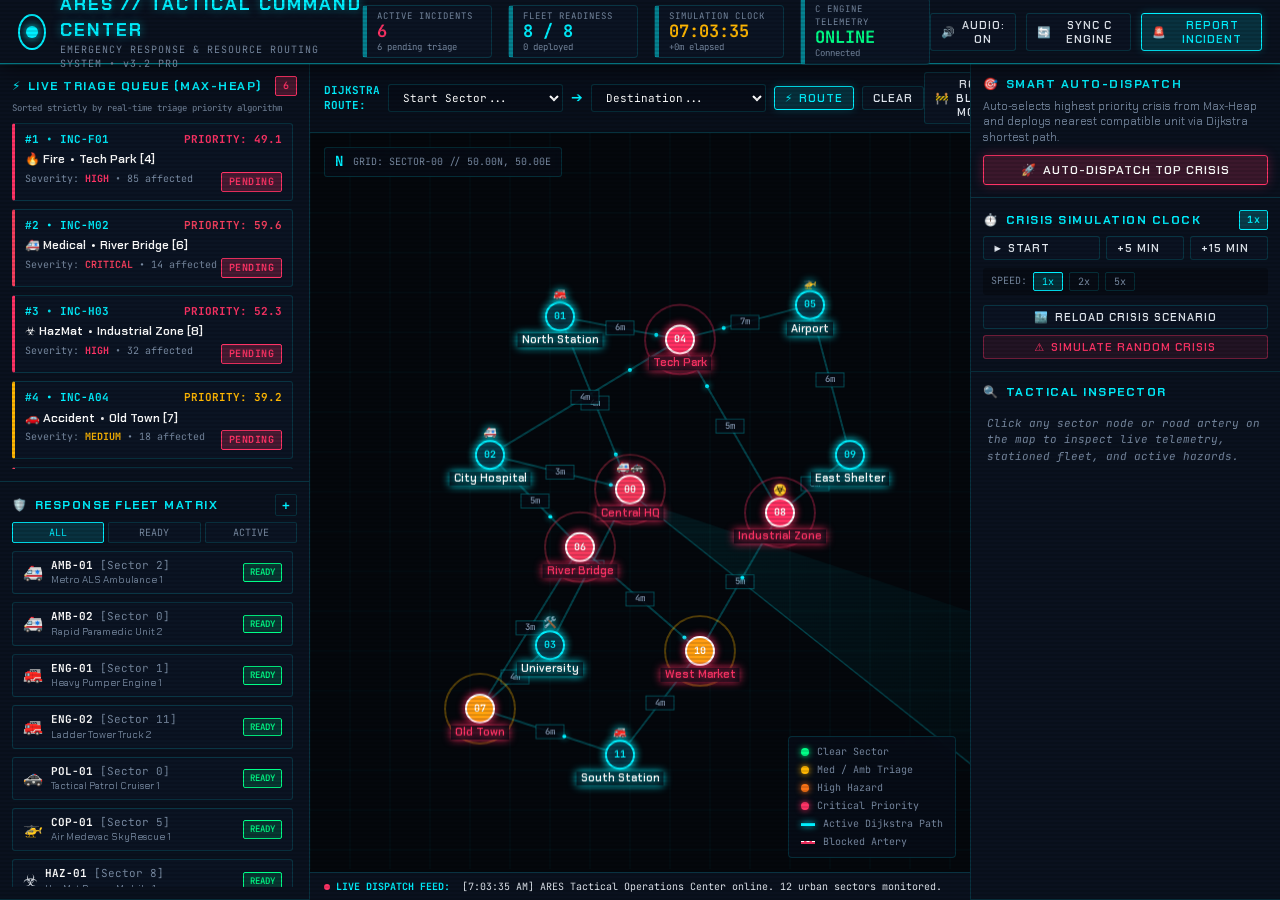
==== web/index.html @ fec7d681 "Update project files" ====
<!DOCTYPE html>
<html lang="en">
<head>
  <meta charset="UTF-8">
  <meta name="viewport" content="width=device-width, initial-scale=1.0">
  <title>ARES — Tactical Emergency Command & Spatial GIS Map</title>
  <link rel="stylesheet" href="style.css">
  <link rel="preconnect" href="https://fonts.googleapis.com">
  <link rel="preconnect" href="https://fonts.gstatic.com" crossorigin>
  <link href="https://fonts.googleapis.com/css2?family=Chakra+Petch:wght@400;500;600;700&family=JetBrains+Mono:wght@400;500;700&display=swap" rel="stylesheet">
</head>
<body class="cyber-hud">

  <!-- TOP HEADER / TELEMETRY STATUS BAR -->
  <header class="hud-header">
    <div class="brand-group">
      <div class="radar-logo-pulse">
        <span class="pulse-ring"></span>
        <span class="core-dot"></span>
      </div>
      <div class="brand-titles">
        <div class="main-title">ARES // TACTICAL COMMAND CENTER</div>
        <div class="sub-title">EMERGENCY RESPONSE &amp; RESOURCE ROUTING SYSTEM &bull; v3.2 PRO</div>
      </div>
    </div>

    <!-- Live Telemetry KPI Pills -->
    <div class="kpi-group">
      <div class="kpi-card" id="kpi-incidents">
        <div class="kpi-label">ACTIVE INCIDENTS</div>
        <div class="kpi-value text-red" id="kpi-incidents-val">0</div>
        <div class="kpi-sub" id="kpi-pending-val">0 pending triage</div>
      </div>

      <div class="kpi-card" id="kpi-fleet">
        <div class="kpi-label">FLEET READINESS</div>
        <div class="kpi-value text-cyan" id="kpi-fleet-val">0 / 0</div>
        <div class="kpi-sub" id="kpi-deployed-val">0 deployed</div>
      </div>

      <div class="kpi-card" id="kpi-clock">
        <div class="kpi-label">SIMULATION CLOCK</div>
        <div class="kpi-value text-amber" id="sim-clock-display">00:00:00</div>
        <div class="kpi-sub" id="sim-clock-offset">+0m elapsed</div>
      </div>

      <div class="kpi-card" id="kpi-backend">
        <div class="kpi-label">C ENGINE TELEMETRY</div>
        <div class="kpi-value text-green" id="sync-status-indicator">ONLINE</div>
        <div class="kpi-sub" id="sync-timestamp">Connected</div>
      </div>
    </div>

    <!-- Quick Actions -->
    <div class="header-actions">
      <button class="btn btn-sm btn-outline" id="btn-audio-toggle" title="Toggle Tactical Audio Effects">
        <span class="icon" id="audio-icon">🔊</span> <span id="audio-label">AUDIO: ON</span>
      </button>
      <button class="btn btn-sm btn-outline" id="btn-sync-reload" title="Reload live telemetry from ARES C backend">
        <span class="icon">🔄</span> SYNC C ENGINE
      </button>
      <button class="btn btn-sm btn-primary" id="btn-open-report-modal">
        <span class="icon">🚨</span> REPORT INCIDENT
      </button>
    </div>
  </header>

  <!-- MAIN HUD GRID -->
  <main class="hud-main">

    <!-- LEFT PANEL: PRIORITY MAX-HEAP & FLEET STATUS -->
    <aside class="hud-sidebar hud-sidebar-left">
      <!-- Live Priority Queue (Max-Heap) -->
      <section class="panel-section heap-panel">
        <div class="panel-header">
          <div class="panel-title">
            <span class="icon">⚡</span> LIVE TRIAGE QUEUE (MAX-HEAP)
          </div>
          <span class="badge badge-red" id="heap-count-badge">0</span>
        </div>
        <div class="panel-subtitle">Sorted strictly by real-time triage priority algorithm</div>
        <div class="incident-list scrollbar-cyber" id="incident-list-container">
          <!-- Dynamic incident cards -->
        </div>
      </section>

      <!-- Fleet Readiness -->
      <section class="panel-section fleet-panel">
        <div class="panel-header">
          <div class="panel-title">
            <span class="icon">🛡️</span> RESPONSE FLEET MATRIX
          </div>
          <button class="btn-icon" id="btn-open-resource-modal" title="Commission new resource">+</button>
        </div>
        <div class="fleet-filter-bar">
          <button class="filter-tab active" data-filter="all">ALL</button>
          <button class="filter-tab" data-filter="available">READY</button>
          <button class="filter-tab" data-filter="dispatched">ACTIVE</button>
        </div>
        <div class="fleet-list scrollbar-cyber" id="fleet-list-container">
          <!-- Dynamic fleet cards -->
        </div>
      </section>
    </aside>

    <!-- CENTER AREA: INTERACTIVE TACTICAL MAP CANVAS -->
    <section class="hud-map-area">
      <!-- Map Top Toolbar -->
      <div class="map-toolbar">
        <div class="toolbar-left">
          <div class="route-selector">
            <span class="route-label">DIJKSTRA ROUTE:</span>
            <select id="route-start-select" class="select-cyber">
              <option value="">Start Sector...</option>
            </select>
            <span class="route-arrow">➔</span>
            <select id="route-dest-select" class="select-cyber">
              <option value="">Destination...</option>
            </select>
            <button class="btn btn-primary btn-sm" id="btn-find-path">
              <span class="icon">⚡</span> ROUTE
            </button>
            <button class="btn btn-outline btn-sm" id="btn-clear-path">CLEAR</button>
          </div>
        </div>

        <div class="toolbar-right">
          <button class="btn btn-sm btn-toggle" id="btn-toggle-block-mode" title="Click roads directly on map to block/unblock">
            <span class="icon">🚧</span> ROAD BLOCK MODE: <span id="block-mode-status">OFF</span>
          </button>
          <button class="btn btn-sm btn-icon-only" id="btn-reset-view" title="Reset View &amp; Center Map">🎯</button>
          <button class="btn btn-sm btn-icon-only" id="btn-toggle-flow" title="Toggle Traffic Flow Particles">✨</button>
          <button class="btn btn-sm btn-icon-only" id="btn-toggle-radar" title="Toggle Radar Sweep">📡</button>
        </div>
      </div>

      <!-- Canvas Container -->
      <div class="canvas-wrapper" id="canvas-wrapper">
        <canvas id="ares-map-canvas"></canvas>

        <!-- Overlaid Map Legend & Compass -->
        <div class="map-compass">
          <div class="compass-rose">N</div>
          <div class="coord-readout" id="coord-readout">GRID: SECTOR-00 // 50.00N, 50.00E</div>
        </div>

        <div class="map-legend">
          <div class="legend-item"><span class="legend-dot green"></span> Clear Sector</div>
          <div class="legend-item"><span class="legend-dot yellow"></span> Med / Amb Triage</div>
          <div class="legend-item"><span class="legend-dot orange"></span> High Hazard</div>
          <div class="legend-item"><span class="legend-dot red"></span> Critical Priority</div>
          <div class="legend-item"><span class="legend-line cyan"></span> Active Dijkstra Path</div>
          <div class="legend-item"><span class="legend-line red-dash"></span> Blocked Artery</div>
        </div>

        <!-- Floating Dijkstra Route Info HUD -->
        <div class="route-info-card" id="route-info-card" style="display: none;">
          <div class="route-info-header">
            <span class="icon">⚡</span> OPTIMAL DIJKSTRA ROUTE COMPUTED
            <button class="btn-close-sm" id="btn-close-route-info">&times;</button>
          </div>
          <div class="route-info-body">
            <div class="route-metrics">
              <div class="rm-item"><span class="rm-val text-cyan" id="route-cost-val">0 min</span><span class="rm-lbl">EST. TRAVEL TIME</span></div>
              <div class="rm-item"><span class="rm-val text-green" id="route-hops-val">0</span><span class="rm-lbl">NETWORK HOPS</span></div>
              <div class="rm-item"><span class="rm-val text-amber" id="route-eff-val">100%</span><span class="rm-lbl">EFFICIENCY</span></div>
            </div>
            <div class="route-nodes-flow" id="route-nodes-flow">
              <!-- Node hops badges -->
            </div>
          </div>
        </div>
      </div>

      <!-- Bottom Event Stream / Live Ticker -->
      <div class="event-stream-bar">
        <div class="stream-label"><span class="live-dot"></span> LIVE DISPATCH FEED:</div>
        <div class="stream-ticker" id="stream-ticker">
          ARES Command System operational &bull; Monitoring 12 urban sectors &bull; 0 alarms active
        </div>
      </div>
    </section>

    <!-- RIGHT PANEL: DISPATCH CONTROLLER, SIMULATION CLOCK, INSPECTOR -->
    <aside class="hud-sidebar hud-sidebar-right">
      <!-- Smart Auto-Dispatch Wizard -->
      <section class="panel-section dispatch-panel">
        <div class="panel-header">
          <div class="panel-title">
            <span class="icon">🎯</span> SMART AUTO-DISPATCH
          </div>
        </div>
        <div class="dispatch-body">
          <p class="panel-text">Auto-selects highest priority crisis from Max-Heap and deploys nearest compatible unit via Dijkstra shortest path.</p>
          <button class="btn btn-block btn-accent" id="btn-auto-dispatch-top">
            <span class="icon">🚀</span> AUTO-DISPATCH TOP CRISIS
          </button>
        </div>
      </section>

      <!-- Simulation Controller -->
      <section class="panel-section sim-panel">
        <div class="panel-header">
          <div class="panel-title">
            <span class="icon">⏱️</span> CRISIS SIMULATION CLOCK
          </div>
          <span class="badge badge-cyan" id="sim-speed-badge">1x</span>
        </div>
        <div class="sim-controls">
          <div class="sim-btn-group">
            <button class="btn btn-sm btn-outline" id="btn-sim-play"><span class="icon" id="sim-play-icon">▶</span> <span id="sim-play-text">START</span></button>
            <button class="btn btn-sm btn-outline" id="btn-sim-step5">+5 MIN</button>
            <button class="btn btn-sm btn-outline" id="btn-sim-step15">+15 MIN</button>
          </div>
          <div class="sim-speed-group">
            <span class="speed-label">SPEED:</span>
            <button class="btn-speed active" data-speed="1">1x</button>
            <button class="btn-speed" data-speed="2">2x</button>
            <button class="btn-speed" data-speed="5">5x</button>
          </div>
          <div class="sim-action-group">
            <button class="btn btn-sm btn-outline btn-block" id="btn-load-scenario">
              <span class="icon">🏙️</span> RELOAD CRISIS SCENARIO
            </button>
            <button class="btn btn-sm btn-danger btn-block" id="btn-trigger-disaster">
              <span class="icon">⚠️</span> SIMULATE RANDOM CRISIS
            </button>
          </div>
        </div>
      </section>

      <!-- Inspector Panel (Selected Node / Edge / Incident Details) -->
      <section class="panel-section inspector-panel">
        <div class="panel-header">
          <div class="panel-title">
            <span class="icon">🔍</span> TACTICAL INSPECTOR
          </div>
        </div>
        <div class="inspector-content scrollbar-cyber" id="inspector-content">
          <div class="inspector-placeholder">
            Click any sector node or road artery on the map to inspect live telemetry, stationed fleet, and active hazards.
          </div>
        </div>
      </section>
    </aside>

  </main>

  <!-- MODAL: REPORT EMERGENCY -->
  <div class="modal-backdrop" id="modal-report" style="display: none;">
    <div class="modal-dialog">
      <div class="modal-header">
        <div class="modal-title"><span class="icon">🚨</span> REGISTER NEW EMERGENCY INCIDENT</div>
        <button class="modal-close" id="btn-close-report-modal">&times;</button>
      </div>
      <form id="form-report-emergency">
        <div class="modal-body">
          <div class="form-row">
            <div class="form-group">
              <label for="rep-name">Reporter / Agency</label>
              <input type="text" id="rep-name" class="input-cyber" required value="Officer Daniels">
            </div>
            <div class="form-group">
              <label for="rep-node">Sector Node Location</label>
              <select id="rep-node" class="select-cyber" required>
                <!-- Populated dynamically -->
              </select>
            </div>
          </div>

          <div class="form-row">
            <div class="form-group">
              <label for="rep-type">Emergency Type</label>
              <select id="rep-type" class="select-cyber" required>
                <option value="0">Fire (High Risk: 0.85)</option>
                <option value="1" selected>Medical (Trauma Risk: 0.90)</option>
                <option value="2">Flood (Risk: 0.70)</option>
                <option value="3">Accident (Risk: 0.75)</option>
                <option value="4">Earthquake (Critical Risk: 1.00)</option>
                <option value="5">HazMat / Chemical (Risk: 0.95)</option>
                <option value="6">Other (Risk: 0.40)</option>
              </select>
            </div>
            <div class="form-group">
              <label for="rep-severity">Severity Level</label>
              <select id="rep-severity" class="select-cyber" required>
                <option value="1">1 - Low (Minor / Informational)</option>
                <option value="2">2 - Medium (Significant)</option>
                <option value="3" selected>3 - High (Urgent Response)</option>
                <option value="4">4 - Critical (Life Threatening)</option>
              </select>
            </div>
          </div>

          <div class="form-group">
            <label for="rep-affected">People Affected / Casualties</label>
            <input type="number" id="rep-affected" class="input-cyber" min="0" max="10000" value="25" required>
          </div>

          <div class="form-group">
            <label for="rep-desc">Incident Description &amp; Hazards</label>
            <textarea id="rep-desc" class="input-cyber" rows="3" placeholder="Describe emergency conditions..." required>Multiple vehicle trauma with severe structural damage</textarea>
          </div>

          <!-- Dynamic Priority Score Preview -->
          <div class="score-preview-box">
            <div class="score-label">PREDICTED PRIORITY HEAP SCORE:</div>
            <div class="score-number text-magenta" id="score-preview-val">87.5 / 100</div>
            <div class="score-formula">Formula: 40% Severity + 25% Affected + 20% Type Risk + 15% Waiting Time</div>
          </div>
        </div>
        <div class="modal-footer">
          <button type="button" class="btn btn-outline" id="btn-cancel-report">Cancel</button>
          <button type="submit" class="btn btn-primary"><span class="icon">⚡</span> SUBMIT DISPATCH ALARM</button>
        </div>
      </form>
    </div>
  </div>

  <!-- MODAL: COMMISSION RESOURCE -->
  <div class="modal-backdrop" id="modal-resource" style="display: none;">
    <div class="modal-dialog">
      <div class="modal-header">
        <div class="modal-title"><span class="icon">🛡️</span> COMMISSION FLEET RESOURCE</div>
        <button class="modal-close" id="btn-close-resource-modal">&times;</button>
      </div>
      <form id="form-add-resource">
        <div class="modal-body">
          <div class="form-row">
            <div class="form-group">
              <label for="res-id">Unit Call Sign / ID</label>
              <input type="text" id="res-id" class="input-cyber" placeholder="e.g. AMB-03" required>
            </div>
            <div class="form-group">
              <label for="res-name">Unit Name / Descriptor</label>
              <input type="text" id="res-name" class="input-cyber" placeholder="e.g. Rapid ALS Squad 3" required>
            </div>
          </div>

          <div class="form-row">
            <div class="form-group">
              <label for="res-type">Resource Classification</label>
              <select id="res-type" class="select-cyber" required>
                <option value="0">Ambulance (ALS / Medical)</option>
                <option value="1">Fire Truck (Fire Suppression)</option>
                <option value="2">Police Unit (Crowd &amp; Security)</option>
                <option value="3">Rescue Team (Urban Search &amp; Rescue)</option>
                <option value="4">Helicopter (Air Medevac / Aerial)</option>
                <option value="5">HazMat Unit (CBRN Decontamination)</option>
                <option value="6">Fixed Shelter Station</option>
                <option value="7">Logistics Warehouse</option>
              </select>
            </div>
            <div class="form-group">
              <label for="res-node">Home Base Sector Node</label>
              <select id="res-node" class="select-cyber" required>
                <!-- Populated dynamically -->
              </select>
            </div>
          </div>

          <div class="form-group">
            <label for="res-capacity">Capacity (Persons / Stretcher slots)</label>
            <input type="number" id="res-capacity" class="input-cyber" min="1" max="500" value="4" required>
          </div>
        </div>
        <div class="modal-footer">
          <button type="button" class="btn btn-outline" id="btn-cancel-resource">Cancel</button>
          <button type="submit" class="btn btn-primary"><span class="icon">🛡️</span> COMMISSION UNIT</button>
        </div>
      </form>
    </div>
  </div>

  <!-- LOAD INITIAL JS DATA BRIDGE (Ensures 100% offline file:// capability) -->
  <script src="live_data.js"></script>
  <!-- MAIN APPLICATION CONTROLLER -->
  <script src="app.js"></script>
</body>
</html>
---- web/style.css ----
/* ==========================================================================
   ARES TACTICAL HUD // CYBERNETIC COMMAND STYLESHEET
   ========================================================================== */

:root {
  --bg-deep: #05080e;
  --bg-surface: #0a111e;
  --bg-card: rgba(13, 22, 38, 0.75);
  --bg-card-hover: rgba(20, 34, 58, 0.85);
  --bg-toolbar: rgba(10, 18, 30, 0.88);
  
  --border-dim: rgba(0, 240, 255, 0.15);
  --border-bright: rgba(0, 240, 255, 0.5);
  --border-focus: #00f0ff;
  
  --neon-cyan: #00f0ff;
  --neon-red: #ff3366;
  --neon-amber: #ffb703;
  --neon-green: #00ff88;
  --neon-magenta: #f43f5e;
  --neon-purple: #a855f7;
  
  --text-main: #e2e8f0;
  --text-dim: #798ba3;
  --text-bright: #ffffff;
  
  --font-hud: 'Chakra Petch', system-ui, -apple-system, sans-serif;
  --font-mono: 'JetBrains Mono', monospace;
  
  --shadow-neon-cyan: 0 0 16px rgba(0, 240, 255, 0.35);
  --shadow-neon-red: 0 0 16px rgba(255, 51, 102, 0.4);
}

* {
  box-sizing: border-box;
  margin: 0;
  padding: 0;
}

body.cyber-hud {
  background-color: var(--bg-deep);
  color: var(--text-main);
  font-family: var(--font-hud);
  font-size: 14px;
  line-height: 1.4;
  height: 100vh;
  display: flex;
  flex-direction: column;
  overflow: hidden;
  user-select: none;
  background-image: 
    radial-gradient(circle at 50% 20%, rgba(0, 240, 255, 0.04) 0%, transparent 60%),
    linear-gradient(rgba(0, 240, 255, 0.02) 1px, transparent 1px),
    linear-gradient(90deg, rgba(0, 240, 255, 0.02) 1px, transparent 1px);
  background-size: 100% 100%, 40px 40px, 40px 40px;
}

/* Subtle scanlines effect */
body.cyber-hud::after {
  content: " ";
  position: fixed;
  inset: 0;
  background: linear-gradient(rgba(18, 16, 16, 0) 50%, rgba(0, 0, 0, 0.25) 50%);
  background-size: 100% 4px;
  pointer-events: none;
  z-index: 9999;
  opacity: 0.45;
}

/* --------------------------------------------------------------------------
   HEADER & TELEMETRY BAR
   -------------------------------------------------------------------------- */
.hud-header {
  background: var(--bg-surface);
  border-bottom: 1px solid var(--border-bright);
  box-shadow: 0 4px 20px rgba(0, 0, 0, 0.6), 0 1px 0 rgba(0, 240, 255, 0.2);
  display: flex;
  align-items: center;
  justify-content: space-between;
  padding: 8px 18px;
  height: 64px;
  flex-shrink: 0;
  z-index: 100;
  position: relative;
}

.brand-group {
  display: flex;
  align-items: center;
  gap: 14px;
}

.radar-logo-pulse {
  position: relative;
  width: 36px;
  height: 36px;
  display: flex;
  align-items: center;
  justify-content: center;
}

.radar-logo-pulse .core-dot {
  width: 12px;
  height: 12px;
  background: var(--neon-cyan);
  border-radius: 50%;
  box-shadow: 0 0 10px var(--neon-cyan);
}

.radar-logo-pulse .pulse-ring {
  position: absolute;
  inset: 0;
  border: 2px solid var(--neon-cyan);
  border-radius: 50%;
  animation: radar-ping 2s cubic-bezier(0, 0, 0.2, 1) infinite;
}

@keyframes radar-ping {
  0% { transform: scale(0.6); opacity: 1; }
  100% { transform: scale(1.6); opacity: 0; }
}

.brand-titles .main-title {
  font-weight: 700;
  font-size: 18px;
  letter-spacing: 2px;
  color: var(--neon-cyan);
  text-shadow: 0 0 8px rgba(0, 240, 255, 0.5);
}

.brand-titles .sub-title {
  font-family: var(--font-mono);
  font-size: 10px;
  letter-spacing: 1px;
  color: var(--text-dim);
}

/* KPI Group */
.kpi-group {
  display: flex;
  align-items: center;
  gap: 16px;
}

.kpi-card {
  background: var(--bg-card);
  border: 1px solid var(--border-dim);
  padding: 4px 14px;
  border-radius: 4px;
  min-width: 130px;
  backdrop-filter: blur(8px);
  position: relative;
}

.kpi-card::before {
  content: "";
  position: absolute;
  top: 0;
  left: 0;
  width: 4px;
  height: 100%;
  background: var(--border-bright);
}

.kpi-label {
  font-size: 9px;
  letter-spacing: 1px;
  color: var(--text-dim);
  font-family: var(--font-mono);
}

.kpi-value {
  font-size: 17px;
  font-weight: 700;
  font-family: var(--font-mono);
  line-height: 1.1;
}

.kpi-sub {
  font-size: 9px;
  color: var(--text-dim);
  font-family: var(--font-mono);
}

/* Header Actions */
.header-actions {
  display: flex;
  align-items: center;
  gap: 10px;
}

/* --------------------------------------------------------------------------
   BUTTONS & FORM CONTROLS
   -------------------------------------------------------------------------- */
.btn {
  font-family: var(--font-hud);
  font-weight: 600;
  font-size: 12px;
  letter-spacing: 1px;
  padding: 6px 14px;
  border-radius: 3px;
  cursor: pointer;
  display: inline-flex;
  align-items: center;
  gap: 6px;
  transition: all 0.2s ease;
  border: 1px solid transparent;
  outline: none;
  text-transform: uppercase;
}

.btn-sm {
  padding: 4px 10px;
  font-size: 11px;
}

.btn-block {
  width: 100%;
  justify-content: center;
}

.btn-primary {
  background: rgba(0, 240, 255, 0.15);
  border-color: var(--neon-cyan);
  color: var(--neon-cyan);
  box-shadow: 0 0 10px rgba(0, 240, 255, 0.2);
}

.btn-primary:hover {
  background: var(--neon-cyan);
  color: var(--bg-deep);
  box-shadow: 0 0 16px rgba(0, 240, 255, 0.6);
}

.btn-accent {
  background: rgba(255, 51, 102, 0.2);
  border-color: var(--neon-red);
  color: #fff;
  box-shadow: 0 0 12px rgba(255, 51, 102, 0.3);
}

.btn-accent:hover {
  background: var(--neon-red);
  color: #fff;
  box-shadow: 0 0 20px rgba(255, 51, 102, 0.7);
}

.btn-outline {
  background: rgba(13, 22, 38, 0.6);
  border-color: var(--border-dim);
  color: var(--text-main);
}

.btn-outline:hover {
  border-color: var(--neon-cyan);
  color: var(--neon-cyan);
}

.btn-danger {
  background: rgba(255, 51, 102, 0.1);
  border-color: rgba(255, 51, 102, 0.4);
  color: var(--neon-red);
}

.btn-danger:hover {
  background: var(--neon-red);
  color: #fff;
}

.btn-toggle {
  background: rgba(13, 22, 38, 0.7);
  border-color: var(--border-dim);
  color: var(--text-main);
}

.btn-toggle.active {
  background: rgba(255, 51, 102, 0.25);
  border-color: var(--neon-red);
  color: #fff;
  box-shadow: 0 0 12px rgba(255, 51, 102, 0.4);
}

.btn-icon-only {
  padding: 5px 8px;
  background: var(--bg-card);
  border: 1px solid var(--border-dim);
  color: var(--neon-cyan);
}

.btn-icon-only:hover {
  border-color: var(--neon-cyan);
  box-shadow: 0 0 8px rgba(0, 240, 255, 0.3);
}

.btn-icon {
  background: transparent;
  border: 1px solid var(--border-dim);
  color: var(--neon-cyan);
  width: 22px;
  height: 22px;
  border-radius: 2px;
  cursor: pointer;
  display: flex;
  align-items: center;
  justify-content: center;
  font-weight: 700;
}

.btn-icon:hover {
  border-color: var(--neon-cyan);
  background: rgba(0, 240, 255, 0.15);
}

.select-cyber, .input-cyber {
  background: rgba(8, 14, 25, 0.9);
  border: 1px solid var(--border-dim);
  color: var(--text-bright);
  font-family: var(--font-mono);
  font-size: 11px;
  padding: 5px 10px;
  border-radius: 3px;
  outline: none;
  transition: border-color 0.2s;
}

.select-cyber:focus, .input-cyber:focus {
  border-color: var(--neon-cyan);
  box-shadow: 0 0 8px rgba(0, 240, 255, 0.3);
}

/* --------------------------------------------------------------------------
   MAIN LAYOUT (3-COLUMN WORKSPACE)
   -------------------------------------------------------------------------- */
.hud-main {
  display: grid;
  grid-template-columns: 310px 1fr 310px;
  height: calc(100vh - 64px);
  overflow: hidden;
}

.hud-sidebar {
  background: var(--bg-surface);
  display: flex;
  flex-direction: column;
  overflow: hidden;
  z-index: 50;
}

.hud-sidebar-left {
  border-right: 1px solid var(--border-dim);
}

.hud-sidebar-right {
  border-left: 1px solid var(--border-dim);
}

.panel-section {
  padding: 12px;
  border-bottom: 1px solid var(--border-dim);
  display: flex;
  flex-direction: column;
  flex-shrink: 0;
}

.panel-section.heap-panel {
  flex: 1 1 50%;
  min-height: 200px;
  overflow: hidden;
}

.panel-section.fleet-panel {
  flex: 1 1 50%;
  min-height: 200px;
  overflow: hidden;
}

.panel-section.inspector-panel {
  flex: 1 1 auto;
  overflow: hidden;
}

.panel-header {
  display: flex;
  align-items: center;
  justify-content: space-between;
  margin-bottom: 6px;
}

.panel-title {
  font-weight: 700;
  font-size: 12px;
  letter-spacing: 1.5px;
  color: var(--neon-cyan);
  display: flex;
  align-items: center;
  gap: 6px;
}

.panel-subtitle {
  font-family: var(--font-mono);
  font-size: 9px;
  color: var(--text-dim);
  margin-bottom: 8px;
}

.panel-text {
  font-size: 11px;
  color: var(--text-dim);
  margin-bottom: 10px;
}

/* Badge styles */
.badge {
  font-family: var(--font-mono);
  font-size: 10px;
  font-weight: 700;
  padding: 2px 7px;
  border-radius: 2px;
  letter-spacing: 0.5px;
}

.badge-red { background: rgba(255, 51, 102, 0.25); color: var(--neon-red); border: 1px solid var(--neon-red); }
.badge-cyan { background: rgba(0, 240, 255, 0.2); color: var(--neon-cyan); border: 1px solid var(--neon-cyan); }
.badge-green { background: rgba(0, 255, 136, 0.2); color: var(--neon-green); border: 1px solid var(--neon-green); }
.badge-amber { background: rgba(255, 183, 3, 0.2); color: var(--neon-amber); border: 1px solid var(--neon-amber); }

/* Custom Cyber Scrollbars */
.scrollbar-cyber::-webkit-scrollbar {
  width: 5px;
  height: 5px;
}
.scrollbar-cyber::-webkit-scrollbar-track {
  background: rgba(6, 11, 20, 0.6);
}
.scrollbar-cyber::-webkit-scrollbar-thumb {
  background: var(--border-bright);
  border-radius: 2px;
}
.scrollbar-cyber::-webkit-scrollbar-thumb:hover {
  background: var(--neon-cyan);
}

/* --------------------------------------------------------------------------
   INCIDENT & FLEET LIST CARDS
   -------------------------------------------------------------------------- */
.incident-list, .fleet-list {
  overflow-y: auto;
  display: flex;
  flex-direction: column;
  gap: 8px;
  padding-right: 4px;
}

.incident-card {
  background: var(--bg-card);
  border: 1px solid var(--border-dim);
  border-left: 3px solid var(--neon-cyan);
  padding: 8px 10px;
  border-radius: 3px;
  cursor: pointer;
  transition: all 0.2s ease;
  position: relative;
}

.incident-card:hover, .incident-card.selected {
  background: var(--bg-card-hover);
  border-color: var(--neon-cyan);
  box-shadow: 0 0 10px rgba(0, 240, 255, 0.2);
  transform: translateX(2px);
}

.incident-card.sev-4 { border-left-color: var(--neon-magenta); }
.incident-card.sev-3 { border-left-color: var(--neon-red); }
.incident-card.sev-2 { border-left-color: var(--neon-amber); }
.incident-card.sev-1 { border-left-color: var(--neon-green); }

.inc-top-row {
  display: flex;
  align-items: center;
  justify-content: space-between;
  margin-bottom: 4px;
}

.inc-rank {
  font-family: var(--font-mono);
  font-weight: 700;
  font-size: 11px;
  color: var(--neon-cyan);
}

.inc-score {
  font-family: var(--font-mono);
  font-weight: 700;
  font-size: 11px;
}

.inc-main-row {
  font-weight: 600;
  font-size: 12px;
  color: var(--text-bright);
  display: flex;
  align-items: center;
  gap: 5px;
}

.inc-sub-row {
  font-family: var(--font-mono);
  font-size: 10px;
  color: var(--text-dim);
  display: flex;
  justify-content: space-between;
  margin-top: 4px;
}

/* Fleet Matrix Cards */
.fleet-filter-bar {
  display: flex;
  gap: 4px;
  margin-bottom: 8px;
}

.filter-tab {
  flex: 1;
  background: var(--bg-card);
  border: 1px solid var(--border-dim);
  color: var(--text-dim);
  font-family: var(--font-mono);
  font-size: 10px;
  padding: 3px 0;
  cursor: pointer;
  border-radius: 2px;
  transition: all 0.2s;
}

.filter-tab.active, .filter-tab:hover {
  background: rgba(0, 240, 255, 0.15);
  border-color: var(--neon-cyan);
  color: var(--neon-cyan);
}

.fleet-card {
  background: var(--bg-card);
  border: 1px solid var(--border-dim);
  border-radius: 3px;
  padding: 6px 10px;
  display: flex;
  align-items: center;
  justify-content: space-between;
  cursor: pointer;
  transition: all 0.2s;
}

.fleet-card:hover, .fleet-card.selected {
  background: var(--bg-card-hover);
  border-color: var(--neon-cyan);
  box-shadow: 0 0 8px rgba(0, 240, 255, 0.2);
}

.fleet-info {
  display: flex;
  align-items: center;
  gap: 8px;
}

.fleet-icon {
  font-size: 16px;
}

.fleet-id {
  font-family: var(--font-mono);
  font-weight: 700;
  font-size: 11px;
  color: var(--text-bright);
}

.fleet-name {
  font-size: 10px;
  color: var(--text-dim);
}

.fleet-status-pill {
  font-family: var(--font-mono);
  font-size: 9px;
  padding: 2px 6px;
  border-radius: 2px;
  font-weight: 600;
}

.status-available { background: rgba(0, 255, 136, 0.15); color: var(--neon-green); border: 1px solid var(--neon-green); }
.status-dispatched { background: rgba(255, 51, 102, 0.2); color: var(--neon-red); border: 1px solid var(--neon-red); }
.status-returning { background: rgba(255, 183, 3, 0.2); color: var(--neon-amber); border: 1px solid var(--neon-amber); }

/* --------------------------------------------------------------------------
   CENTER MAP WORKSPACE & CANVAS
   -------------------------------------------------------------------------- */
.hud-map-area {
  display: flex;
  flex-direction: column;
  position: relative;
  background: #04070c;
  overflow: hidden;
}

.map-toolbar {
  background: var(--bg-toolbar);
  border-bottom: 1px solid var(--border-dim);
  padding: 8px 14px;
  display: flex;
  align-items: center;
  justify-content: space-between;
  z-index: 40;
  backdrop-filter: blur(10px);
}

.route-selector {
  display: flex;
  align-items: center;
  gap: 8px;
}

.route-label {
  font-family: var(--font-mono);
  font-size: 11px;
  font-weight: 700;
  color: var(--neon-cyan);
}

.route-arrow {
  color: var(--neon-cyan);
  font-weight: 700;
}

.toolbar-right {
  display: flex;
  align-items: center;
  gap: 8px;
}

.canvas-wrapper {
  flex: 1;
  position: relative;
  overflow: hidden;
  cursor: grab;
}

.canvas-wrapper:active {
  cursor: grabbing;
}

#ares-map-canvas {
  width: 100%;
  height: 100%;
  display: block;
}

/* Map Overlays */
.map-compass {
  position: absolute;
  top: 14px;
  left: 14px;
  display: flex;
  align-items: center;
  gap: 10px;
  background: rgba(8, 14, 25, 0.7);
  padding: 4px 10px;
  border: 1px solid var(--border-dim);
  border-radius: 3px;
  pointer-events: none;
  backdrop-filter: blur(6px);
}

.compass-rose {
  font-family: var(--font-mono);
  font-weight: 700;
  color: var(--neon-cyan);
  font-size: 14px;
}

.coord-readout {
  font-family: var(--font-mono);
  font-size: 10px;
  color: var(--text-dim);
}

.map-legend {
  position: absolute;
  bottom: 14px;
  right: 14px;
  background: rgba(8, 14, 25, 0.85);
  border: 1px solid var(--border-dim);
  padding: 8px 12px;
  border-radius: 4px;
  font-family: var(--font-mono);
  font-size: 10px;
  color: var(--text-dim);
  display: flex;
  flex-direction: column;
  gap: 4px;
  pointer-events: none;
  backdrop-filter: blur(6px);
}

.legend-item {
  display: flex;
  align-items: center;
  gap: 8px;
}

.legend-dot { width: 8px; height: 8px; border-radius: 50%; }
.legend-dot.green { background: var(--neon-green); box-shadow: 0 0 6px var(--neon-green); }
.legend-dot.yellow { background: var(--neon-amber); box-shadow: 0 0 6px var(--neon-amber); }
.legend-dot.orange { background: #f97316; box-shadow: 0 0 6px #f97316; }
.legend-dot.red { background: var(--neon-red); box-shadow: 0 0 6px var(--neon-red); }

.legend-line { width: 14px; height: 3px; }
.legend-line.cyan { background: var(--neon-cyan); box-shadow: 0 0 6px var(--neon-cyan); }
.legend-line.red-dash { background: var(--neon-red); border-top: 1px dashed #fff; }

/* Route Info Floating Card */
.route-info-card {
  position: absolute;
  top: 14px;
  right: 14px;
  width: 320px;
  background: rgba(10, 18, 30, 0.92);
  border: 1px solid var(--neon-cyan);
  border-radius: 4px;
  box-shadow: 0 8px 24px rgba(0, 0, 0, 0.8), var(--shadow-neon-cyan);
  backdrop-filter: blur(12px);
  z-index: 60;
  animation: slide-in-top 0.25s ease;
}

@keyframes slide-in-top {
  from { opacity: 0; transform: translateY(-10px); }
  to { opacity: 1; transform: translateY(0); }
}

.route-info-header {
  padding: 8px 12px;
  border-bottom: 1px solid var(--border-dim);
  font-weight: 700;
  font-size: 11px;
  color: var(--neon-cyan);
  display: flex;
  align-items: center;
  justify-content: space-between;
}

.btn-close-sm {
  background: transparent;
  border: none;
  color: var(--text-dim);
  font-size: 16px;
  cursor: pointer;
}
.btn-close-sm:hover { color: #fff; }

.route-info-body {
  padding: 10px 12px;
}

.route-metrics {
  display: flex;
  justify-content: space-between;
  margin-bottom: 10px;
  background: rgba(0, 0, 0, 0.3);
  padding: 6px 10px;
  border-radius: 3px;
}

.rm-item {
  display: flex;
  flex-direction: column;
}

.rm-val {
  font-family: var(--font-mono);
  font-size: 14px;
  font-weight: 700;
}

.rm-lbl {
  font-size: 8px;
  color: var(--text-dim);
  font-family: var(--font-mono);
}

.route-nodes-flow {
  display: flex;
  flex-wrap: wrap;
  gap: 5px;
  align-items: center;
}

.node-chip {
  background: rgba(0, 240, 255, 0.15);
  border: 1px solid var(--neon-cyan);
  color: #fff;
  padding: 2px 7px;
  border-radius: 2px;
  font-family: var(--font-mono);
  font-size: 10px;
}

.hop-arrow {
  color: var(--neon-amber);
  font-weight: 700;
  font-size: 11px;
}

/* Event Stream Bar */
.event-stream-bar {
  height: 28px;
  background: var(--bg-surface);
  border-top: 1px solid var(--border-dim);
  display: flex;
  align-items: center;
  padding: 0 14px;
  font-family: var(--font-mono);
  font-size: 10px;
  flex-shrink: 0;
}

.stream-label {
  color: var(--neon-cyan);
  display: flex;
  align-items: center;
  gap: 6px;
  margin-right: 12px;
  font-weight: 700;
  white-space: nowrap;
}

.live-dot {
  width: 6px;
  height: 6px;
  background: var(--neon-red);
  border-radius: 50%;
  animation: pulse-dot 1.2s infinite;
}

@keyframes pulse-dot {
  0%, 100% { opacity: 1; transform: scale(1); }
  50% { opacity: 0.3; transform: scale(0.8); }
}

.stream-ticker {
  color: var(--text-main);
  white-space: nowrap;
  overflow: hidden;
  text-overflow: ellipsis;
}

/* --------------------------------------------------------------------------
   RIGHT SIDEBAR: SIMULATION & INSPECTOR
   -------------------------------------------------------------------------- */
.sim-controls {
  display: flex;
  flex-direction: column;
  gap: 8px;
}

.sim-btn-group {
  display: grid;
  grid-template-columns: 1.5fr 1fr 1fr;
  gap: 6px;
}

.sim-speed-group {
  display: flex;
  align-items: center;
  gap: 6px;
  background: rgba(0, 0, 0, 0.3);
  padding: 4px 8px;
  border-radius: 3px;
}

.speed-label {
  font-family: var(--font-mono);
  font-size: 10px;
  color: var(--text-dim);
}

.btn-speed {
  background: transparent;
  border: 1px solid var(--border-dim);
  color: var(--text-dim);
  font-family: var(--font-mono);
  font-size: 10px;
  padding: 2px 8px;
  cursor: pointer;
  border-radius: 2px;
}

.btn-speed.active, .btn-speed:hover {
  border-color: var(--neon-cyan);
  background: rgba(0, 240, 255, 0.15);
  color: var(--neon-cyan);
}

.sim-action-group {
  display: flex;
  flex-direction: column;
  gap: 6px;
  margin-top: 2px;
}

/* Inspector */
.inspector-content {
  overflow-y: auto;
  font-family: var(--font-mono);
  font-size: 11px;
}

.inspector-placeholder {
  color: var(--text-dim);
  font-style: italic;
  font-size: 11px;
  line-height: 1.5;
  padding: 8px 4px;
}

.insp-card {
  background: var(--bg-card);
  border: 1px solid var(--border-dim);
  padding: 8px 10px;
  border-radius: 3px;
  margin-bottom: 8px;
}

.insp-title {
  font-size: 13px;
  font-weight: 700;
  color: var(--neon-cyan);
  margin-bottom: 6px;
  display: flex;
  justify-content: space-between;
}

.insp-row {
  display: flex;
  justify-content: space-between;
  margin-bottom: 4px;
  color: var(--text-dim);
}

.insp-val {
  color: var(--text-bright);
}

/* --------------------------------------------------------------------------
   MODALS
   -------------------------------------------------------------------------- */
.modal-backdrop {
  position: fixed;
  inset: 0;
  background: rgba(4, 7, 13, 0.82);
  backdrop-filter: blur(8px);
  z-index: 1000;
  display: flex;
  align-items: center;
  justify-content: center;
}

.modal-dialog {
  width: 90%;
  max-width: 520px;
  background: var(--bg-surface);
  border: 1px solid var(--neon-cyan);
  box-shadow: 0 10px 40px rgba(0, 0, 0, 0.8), var(--shadow-neon-cyan);
  border-radius: 4px;
  overflow: hidden;
  animation: modal-pop 0.2s cubic-bezier(0.16, 1, 0.3, 1);
}

@keyframes modal-pop {
  from { opacity: 0; transform: scale(0.95); }
  to { opacity: 1; transform: scale(1); }
}

.modal-header {
  padding: 12px 18px;
  background: rgba(0, 240, 255, 0.08);
  border-bottom: 1px solid var(--border-bright);
  display: flex;
  align-items: center;
  justify-content: space-between;
}

.modal-title {
  font-weight: 700;
  font-size: 14px;
  letter-spacing: 1.5px;
  color: var(--neon-cyan);
  display: flex;
  align-items: center;
  gap: 8px;
}

.modal-close {
  background: transparent;
  border: none;
  color: var(--text-dim);
  font-size: 22px;
  cursor: pointer;
}
.modal-close:hover { color: #fff; }

.modal-body {
  padding: 16px 18px;
  display: flex;
  flex-direction: column;
  gap: 12px;
}

.form-row {
  display: grid;
  grid-template-columns: 1fr 1fr;
  gap: 12px;
}

.form-group {
  display: flex;
  flex-direction: column;
  gap: 4px;
}

.form-group label {
  font-family: var(--font-mono);
  font-size: 10px;
  color: var(--text-dim);
  letter-spacing: 0.5px;
}

.score-preview-box {
  background: rgba(0, 0, 0, 0.4);
  border: 1px dashed var(--neon-magenta);
  padding: 10px 14px;
  border-radius: 3px;
  text-align: center;
}

.score-preview-box .score-label {
  font-family: var(--font-mono);
  font-size: 10px;
  color: var(--text-dim);
}

.score-preview-box .score-number {
  font-family: var(--font-mono);
  font-size: 22px;
  font-weight: 700;
  margin: 2px 0;
}

.score-preview-box .score-formula {
  font-family: var(--font-mono);
  font-size: 9px;
  color: var(--text-dim);
}

.modal-footer {
  padding: 12px 18px;
  background: rgba(0, 0, 0, 0.3);
  border-top: 1px solid var(--border-dim);
  display: flex;
  align-items: center;
  justify-content: flex-end;
  gap: 10px;
}

/* --------------------------------------------------------------------------
   UTILITY COLOR CLASSES
   -------------------------------------------------------------------------- */
.text-cyan { color: var(--neon-cyan); }
.text-red { color: var(--neon-red); }
.text-amber { color: var(--neon-amber); }
.text-green { color: var(--neon-green); }
.text-magenta { color: var(--neon-magenta); }
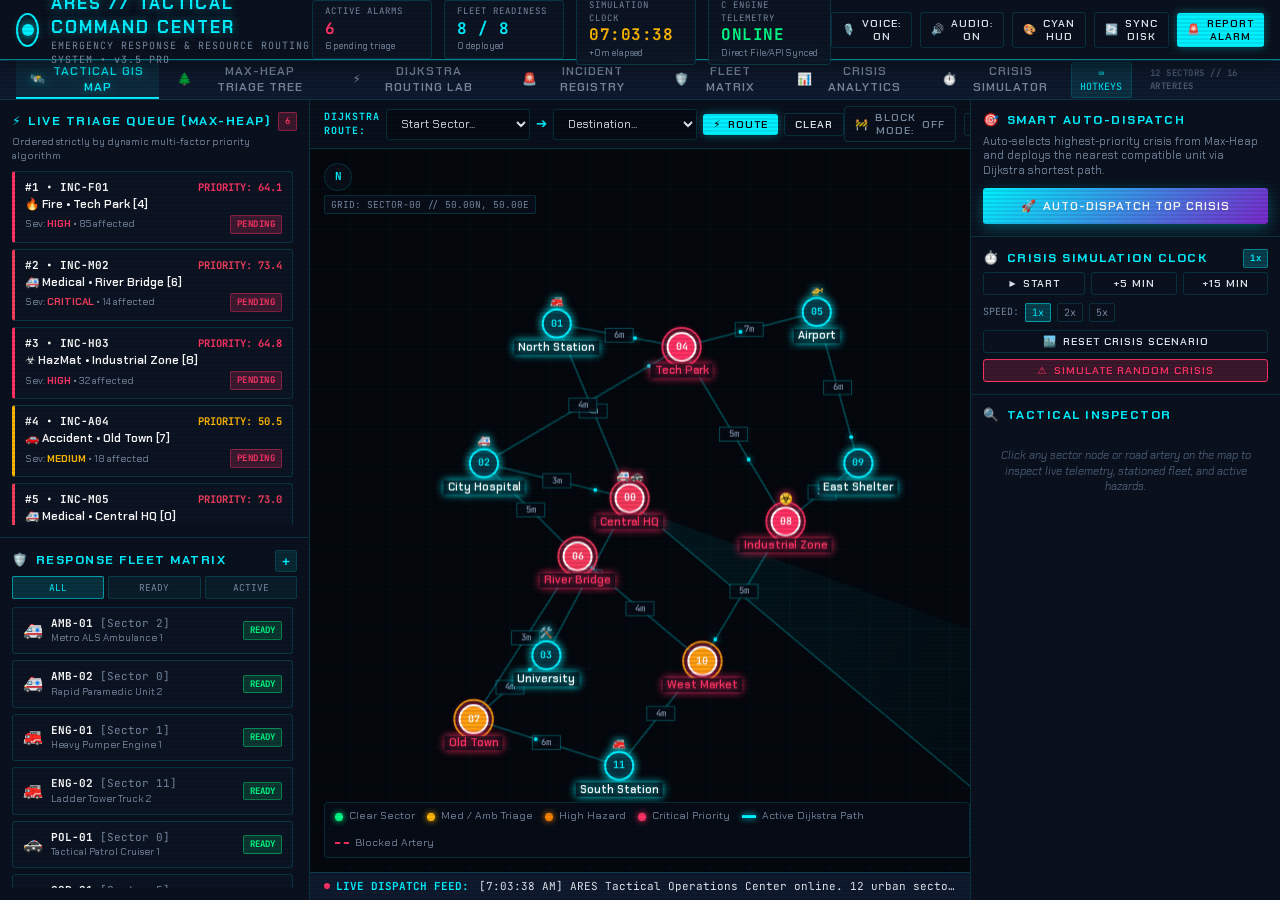
==== commit f7e71c51: "Update ARES project" ====
--- a/web/index.html
+++ b/web/index.html
@@ -3,31 +3,32 @@
 <head>
   <meta charset="UTF-8">
   <meta name="viewport" content="width=device-width, initial-scale=1.0">
-  <title>ARES — Tactical Emergency Command & Spatial GIS Map</title>
+  <title>ARES — Tactical Emergency Command & Spatial GIS Operations Center</title>
+  <meta name="description" content="ARES: Advanced Emergency Response Resource Routing System. High-tech tactical GIS command center featuring real-time Dijkstra shortest-path routing, binary max-heap incident triage, and automated fleet dispatch.">
   <link rel="stylesheet" href="style.css">
   <link rel="preconnect" href="https://fonts.googleapis.com">
   <link rel="preconnect" href="https://fonts.gstatic.com" crossorigin>
-  <link href="https://fonts.googleapis.com/css2?family=Chakra+Petch:wght@400;500;600;700&family=JetBrains+Mono:wght@400;500;700&display=swap" rel="stylesheet">
+  <link href="https://fonts.googleapis.com/css2?family=Chakra+Petch:wght@400;500;600;700&family=JetBrains+Mono:wght@400;500;700&family=Outfit:wght@400;500;600;700&display=swap" rel="stylesheet">
 </head>
-<body class="cyber-hud">
-
-  <!-- TOP HEADER / TELEMETRY STATUS BAR -->
+<body class="cyber-hud theme-cyan">
+
+  <!-- TOP HUD / TELEMETRY STATUS BAR -->
   <header class="hud-header">
     <div class="brand-group">
-      <div class="radar-logo-pulse">
+      <div class="radar-logo-pulse" id="btn-brand-home" title="ARES Tactical Operations Center">
         <span class="pulse-ring"></span>
         <span class="core-dot"></span>
       </div>
       <div class="brand-titles">
         <div class="main-title">ARES // TACTICAL COMMAND CENTER</div>
-        <div class="sub-title">EMERGENCY RESPONSE &amp; RESOURCE ROUTING SYSTEM &bull; v3.2 PRO</div>
-      </div>
-    </div>
-
-    <!-- Live Telemetry KPI Pills -->
+        <div class="sub-title">EMERGENCY RESPONSE &amp; RESOURCE ROUTING SYSTEM &bull; v3.5 PRO</div>
+      </div>
+    </div>
+
+    <!-- Live Telemetry KPI Readouts -->
     <div class="kpi-group">
       <div class="kpi-card" id="kpi-incidents">
-        <div class="kpi-label">ACTIVE INCIDENTS</div>
+        <div class="kpi-label">ACTIVE ALARMS</div>
         <div class="kpi-value text-red" id="kpi-incidents-val">0</div>
         <div class="kpi-sub" id="kpi-pending-val">0 pending triage</div>
       </div>
@@ -47,206 +48,663 @@
       <div class="kpi-card" id="kpi-backend">
         <div class="kpi-label">C ENGINE TELEMETRY</div>
         <div class="kpi-value text-green" id="sync-status-indicator">ONLINE</div>
-        <div class="kpi-sub" id="sync-timestamp">Connected</div>
-      </div>
-    </div>
-
-    <!-- Quick Actions -->
+        <div class="kpi-sub" id="sync-timestamp">Direct File/API Synced</div>
+      </div>
+    </div>
+
+    <!-- Quick Action Toolset & Theme Selector -->
     <div class="header-actions">
-      <button class="btn btn-sm btn-outline" id="btn-audio-toggle" title="Toggle Tactical Audio Effects">
+      <!-- Voice Toggle -->
+      <button class="btn btn-sm btn-outline" id="btn-voice-toggle" title="Toggle AI Tactical Voice Telemetry">
+        <span class="icon" id="voice-icon">🎙️</span> <span id="voice-label">VOICE: ON</span>
+      </button>
+
+      <!-- Audio Toggle -->
+      <button class="btn btn-sm btn-outline" id="btn-audio-toggle" title="Toggle Tactical Web Audio Synthesizer">
         <span class="icon" id="audio-icon">🔊</span> <span id="audio-label">AUDIO: ON</span>
       </button>
-      <button class="btn btn-sm btn-outline" id="btn-sync-reload" title="Reload live telemetry from ARES C backend">
-        <span class="icon">🔄</span> SYNC C ENGINE
-      </button>
+
+      <!-- Theme Switcher -->
+      <div class="theme-dropdown-wrapper">
+        <button class="btn btn-sm btn-outline" id="btn-theme-menu" title="Change HUD Visual Theme">
+          <span class="icon">🎨</span> <span id="theme-label">CYAN HUD</span>
+        </button>
+        <div class="theme-dropdown-menu" id="theme-dropdown" style="display: none;">
+          <button class="theme-opt active" data-theme="theme-cyan"><span class="color-dot cyan"></span> Cyber Cyan</button>
+          <button class="theme-opt" data-theme="theme-crimson"><span class="color-dot crimson"></span> Crimson Alert</button>
+          <button class="theme-opt" data-theme="theme-night"><span class="color-dot green"></span> Night Ops Green</button>
+          <button class="theme-opt" data-theme="theme-amber"><span class="color-dot amber"></span> Thermal Amber</button>
+        </div>
+      </div>
+
+      <!-- Sync C Engine Button -->
+      <button class="btn btn-sm btn-outline" id="btn-sync-reload" title="Synchronize telemetry with disk (data/ares_live.json)">
+        <span class="icon">🔄</span> SYNC DISK
+      </button>
+
+      <!-- Report Emergency Button -->
       <button class="btn btn-sm btn-primary" id="btn-open-report-modal">
-        <span class="icon">🚨</span> REPORT INCIDENT
+        <span class="icon">🚨</span> REPORT ALARM
       </button>
     </div>
   </header>
 
-  <!-- MAIN HUD GRID -->
-  <main class="hud-main">
-
-    <!-- LEFT PANEL: PRIORITY MAX-HEAP & FLEET STATUS -->
-    <aside class="hud-sidebar hud-sidebar-left">
-      <!-- Live Priority Queue (Max-Heap) -->
-      <section class="panel-section heap-panel">
-        <div class="panel-header">
-          <div class="panel-title">
-            <span class="icon">⚡</span> LIVE TRIAGE QUEUE (MAX-HEAP)
-          </div>
-          <span class="badge badge-red" id="heap-count-badge">0</span>
-        </div>
-        <div class="panel-subtitle">Sorted strictly by real-time triage priority algorithm</div>
-        <div class="incident-list scrollbar-cyber" id="incident-list-container">
-          <!-- Dynamic incident cards -->
-        </div>
-      </section>
-
-      <!-- Fleet Readiness -->
-      <section class="panel-section fleet-panel">
-        <div class="panel-header">
-          <div class="panel-title">
-            <span class="icon">🛡️</span> RESPONSE FLEET MATRIX
-          </div>
-          <button class="btn-icon" id="btn-open-resource-modal" title="Commission new resource">+</button>
-        </div>
-        <div class="fleet-filter-bar">
-          <button class="filter-tab active" data-filter="all">ALL</button>
-          <button class="filter-tab" data-filter="available">READY</button>
-          <button class="filter-tab" data-filter="dispatched">ACTIVE</button>
-        </div>
-        <div class="fleet-list scrollbar-cyber" id="fleet-list-container">
-          <!-- Dynamic fleet cards -->
-        </div>
-      </section>
-    </aside>
-
-    <!-- CENTER AREA: INTERACTIVE TACTICAL MAP CANVAS -->
-    <section class="hud-map-area">
-      <!-- Map Top Toolbar -->
-      <div class="map-toolbar">
-        <div class="toolbar-left">
-          <div class="route-selector">
-            <span class="route-label">DIJKSTRA ROUTE:</span>
-            <select id="route-start-select" class="select-cyber">
-              <option value="">Start Sector...</option>
-            </select>
-            <span class="route-arrow">➔</span>
-            <select id="route-dest-select" class="select-cyber">
-              <option value="">Destination...</option>
-            </select>
-            <button class="btn btn-primary btn-sm" id="btn-find-path">
-              <span class="icon">⚡</span> ROUTE
+  <!-- NAVIGATION BAR (Primary Operation Views) -->
+  <nav class="hud-nav">
+    <div class="nav-tabs">
+      <button class="nav-tab active" data-view="view-map" id="tab-nav-map">
+        <span class="nav-icon">🛰️</span> TACTICAL GIS MAP
+      </button>
+      <button class="nav-tab" data-view="view-heap" id="tab-nav-heap">
+        <span class="nav-icon">🌲</span> MAX-HEAP TRIAGE TREE
+      </button>
+      <button class="nav-tab" data-view="view-dijkstra" id="tab-nav-dijkstra">
+        <span class="nav-icon">⚡</span> DIJKSTRA ROUTING LAB
+      </button>
+      <button class="nav-tab" data-view="view-incidents" id="tab-nav-incidents">
+        <span class="nav-icon">🚨</span> INCIDENT REGISTRY
+      </button>
+      <button class="nav-tab" data-view="view-fleet" id="tab-nav-fleet">
+        <span class="nav-icon">🛡️</span> FLEET MATRIX
+      </button>
+      <button class="nav-tab" data-view="view-analytics" id="tab-nav-analytics">
+        <span class="nav-icon">📊</span> CRISIS ANALYTICS
+      </button>
+      <button class="nav-tab" data-view="view-simulation" id="tab-nav-simulation">
+        <span class="nav-icon">⏱️</span> CRISIS SIMULATOR
+      </button>
+    </div>
+
+    <!-- Quick Shortcuts / Help trigger -->
+    <div class="nav-meta">
+      <button class="btn-meta" id="btn-shortcuts-help" title="View Keyboard Shortcuts">⌨️ HOTKEYS</button>
+      <span class="badge badge-meta">12 SECTORS // 16 ARTERIES</span>
+    </div>
+  </nav>
+
+  <!-- MAIN HUD CONTENT CONTAINER -->
+  <main class="hud-main-container">
+
+    <!-- ====================================================================
+         VIEW 1: TACTICAL GIS MAP & DISPATCH CONTROLLER
+         ==================================================================== -->
+    <div class="view-panel active" id="view-map">
+      <div class="hud-grid-layout">
+        
+        <!-- LEFT SIDEBAR: PRIORITY MAX-HEAP & FLEET OVERVIEW -->
+        <aside class="hud-sidebar hud-sidebar-left">
+          <!-- Live Priority Queue (Max-Heap) -->
+          <section class="panel-section heap-panel">
+            <div class="panel-header">
+              <div class="panel-title">
+                <span class="icon">⚡</span> LIVE TRIAGE QUEUE (MAX-HEAP)
+              </div>
+              <span class="badge badge-red" id="heap-count-badge">0</span>
+            </div>
+            <div class="panel-subtitle">Ordered strictly by dynamic multi-factor priority algorithm</div>
+            <div class="incident-list scrollbar-cyber" id="incident-list-container">
+              <!-- Dynamically populated incident cards -->
+            </div>
+          </section>
+
+          <!-- Fleet Readiness Preview -->
+          <section class="panel-section fleet-panel">
+            <div class="panel-header">
+              <div class="panel-title">
+                <span class="icon">🛡️</span> RESPONSE FLEET MATRIX
+              </div>
+              <button class="btn-icon" id="btn-open-resource-modal" title="Commission new resource">+</button>
+            </div>
+            <div class="fleet-filter-bar">
+              <button class="filter-tab active" data-filter="all">ALL</button>
+              <button class="filter-tab" data-filter="available">READY</button>
+              <button class="filter-tab" data-filter="dispatched">ACTIVE</button>
+            </div>
+            <div class="fleet-list scrollbar-cyber" id="fleet-list-container">
+              <!-- Dynamically populated fleet cards -->
+            </div>
+          </section>
+        </aside>
+
+        <!-- CENTER AREA: INTERACTIVE TACTICAL MAP CANVAS -->
+        <section class="hud-map-area">
+          <!-- Map Top Toolbar -->
+          <div class="map-toolbar">
+            <div class="toolbar-left">
+              <div class="route-selector">
+                <span class="route-label">DIJKSTRA ROUTE:</span>
+                <select id="route-start-select" class="select-cyber">
+                  <option value="">Start Sector...</option>
+                </select>
+                <span class="route-arrow">➔</span>
+                <select id="route-dest-select" class="select-cyber">
+                  <option value="">Destination...</option>
+                </select>
+                <button class="btn btn-primary btn-sm" id="btn-find-path">
+                  <span class="icon">⚡</span> ROUTE
+                </button>
+                <button class="btn btn-outline btn-sm" id="btn-clear-path">CLEAR</button>
+              </div>
+            </div>
+
+            <div class="toolbar-right">
+              <button class="btn btn-sm btn-toggle" id="btn-toggle-block-mode" title="Click roads directly on map to block/unblock">
+                <span class="icon">🚧</span> BLOCK MODE: <span id="block-mode-status">OFF</span>
+              </button>
+              <button class="btn btn-sm btn-icon-only" id="btn-reset-view" title="Reset View &amp; Center Map">🎯</button>
+              <button class="btn btn-sm btn-icon-only" id="btn-toggle-flow" title="Toggle Traffic Flow Particles">✨</button>
+              <button class="btn btn-sm btn-icon-only" id="btn-toggle-radar" title="Toggle Radar Sweep">📡</button>
+              <button class="btn btn-sm btn-icon-only" id="btn-toggle-labels" title="Toggle Sector Labels">🏷️</button>
+            </div>
+          </div>
+
+          <!-- Canvas Container -->
+          <div class="canvas-wrapper" id="canvas-wrapper">
+            <canvas id="ares-map-canvas"></canvas>
+
+            <!-- Overlaid Map Compass & Coordinate Readout -->
+            <div class="map-compass">
+              <div class="compass-rose">N</div>
+              <div class="coord-readout" id="coord-readout">GRID: SECTOR-00 // 50.00N, 50.00E</div>
+            </div>
+
+            <!-- Overlaid Map Legend -->
+            <div class="map-legend">
+              <div class="legend-item"><span class="legend-dot green"></span> Clear Sector</div>
+              <div class="legend-item"><span class="legend-dot yellow"></span> Med / Amb Triage</div>
+              <div class="legend-item"><span class="legend-dot orange"></span> High Hazard</div>
+              <div class="legend-item"><span class="legend-dot red"></span> Critical Priority</div>
+              <div class="legend-item"><span class="legend-line cyan"></span> Active Dijkstra Path</div>
+              <div class="legend-item"><span class="legend-line red-dash"></span> Blocked Artery</div>
+            </div>
+
+            <!-- Floating Dijkstra Route Info HUD -->
+            <div class="route-info-card" id="route-info-card" style="display: none;">
+              <div class="route-info-header">
+                <span class="icon">⚡</span> OPTIMAL DIJKSTRA ROUTE COMPUTED
+                <button class="btn-close-sm" id="btn-close-route-info">&times;</button>
+              </div>
+              <div class="route-info-body">
+                <div class="route-metrics">
+                  <div class="rm-item"><span class="rm-val text-cyan" id="route-cost-val">0 min</span><span class="rm-lbl">EST. TRAVEL TIME</span></div>
+                  <div class="rm-item"><span class="rm-val text-green" id="route-hops-val">0</span><span class="rm-lbl">NETWORK HOPS</span></div>
+                  <div class="rm-item"><span class="rm-val text-amber" id="route-eff-val">100%</span><span class="rm-lbl">EFFICIENCY</span></div>
+                </div>
+                <div class="route-nodes-flow" id="route-nodes-flow">
+                  <!-- Node hops badges dynamically populated -->
+                </div>
+              </div>
+            </div>
+          </div>
+
+          <!-- Bottom Event Stream / Live Ticker -->
+          <div class="event-stream-bar">
+            <div class="stream-label"><span class="live-dot"></span> LIVE DISPATCH FEED:</div>
+            <div class="stream-ticker" id="stream-ticker">
+              ARES Command System operational &bull; Monitoring 12 urban sectors &bull; Ready for deployment
+            </div>
+          </div>
+        </section>
+
+        <!-- RIGHT SIDEBAR: SMART DISPATCH & SECTOR INSPECTOR -->
+        <aside class="hud-sidebar hud-sidebar-right">
+          <!-- Smart Auto-Dispatch Wizard -->
+          <section class="panel-section dispatch-panel">
+            <div class="panel-header">
+              <div class="panel-title">
+                <span class="icon">🎯</span> SMART AUTO-DISPATCH
+              </div>
+            </div>
+            <div class="dispatch-body">
+              <p class="panel-text">Auto-selects highest-priority crisis from Max-Heap and deploys the nearest compatible unit via Dijkstra shortest path.</p>
+              <button class="btn btn-block btn-accent" id="btn-auto-dispatch-top">
+                <span class="icon">🚀</span> AUTO-DISPATCH TOP CRISIS
+              </button>
+            </div>
+          </section>
+
+          <!-- Simulation Quick Controller -->
+          <section class="panel-section sim-panel">
+            <div class="panel-header">
+              <div class="panel-title">
+                <span class="icon">⏱️</span> CRISIS SIMULATION CLOCK
+              </div>
+              <span class="badge badge-cyan" id="sim-speed-badge">1x</span>
+            </div>
+            <div class="sim-controls">
+              <div class="sim-btn-group">
+                <button class="btn btn-sm btn-outline" id="btn-sim-play"><span class="icon" id="sim-play-icon">▶</span> <span id="sim-play-text">START</span></button>
+                <button class="btn btn-sm btn-outline" id="btn-sim-step5">+5 MIN</button>
+                <button class="btn btn-sm btn-outline" id="btn-sim-step15">+15 MIN</button>
+              </div>
+              <div class="sim-speed-group">
+                <span class="speed-label">SPEED:</span>
+                <button class="btn-speed active" data-speed="1">1x</button>
+                <button class="btn-speed" data-speed="2">2x</button>
+                <button class="btn-speed" data-speed="5">5x</button>
+              </div>
+              <div class="sim-action-group">
+                <button class="btn btn-sm btn-outline btn-block" id="btn-load-scenario">
+                  <span class="icon">🏙️</span> RESET CRISIS SCENARIO
+                </button>
+                <button class="btn btn-sm btn-danger btn-block" id="btn-trigger-disaster">
+                  <span class="icon">⚠️</span> SIMULATE RANDOM CRISIS
+                </button>
+              </div>
+            </div>
+          </section>
+
+          <!-- Tactical Inspector Panel -->
+          <section class="panel-section inspector-panel">
+            <div class="panel-header">
+              <div class="panel-title">
+                <span class="icon">🔍</span> TACTICAL INSPECTOR
+              </div>
+            </div>
+            <div class="inspector-content scrollbar-cyber" id="inspector-content">
+              <div class="inspector-placeholder">
+                Click any sector node or road artery on the map to inspect live telemetry, stationed fleet, and active hazards.
+              </div>
+            </div>
+          </section>
+        </aside>
+
+      </div>
+    </div>
+
+    <!-- ====================================================================
+         VIEW 2: BINARY MAX-HEAP PRIORITY QUEUE VISUALIZER
+         ==================================================================== -->
+    <div class="view-panel" id="view-heap">
+      <div class="data-structure-layout">
+        <div class="ds-header-bar">
+          <div>
+            <h2><span class="icon">🌲</span> BINARY MAX-HEAP // REAL-TIME INCIDENT TRIAGE ENGINE</h2>
+            <p class="subtitle">Complete visual inspection of the Binary Max-Heap priority queue data structure used in ARES</p>
+          </div>
+          <div class="ds-actions">
+            <button class="btn btn-outline btn-sm" id="btn-heap-refresh">🔄 RECALCULATE HEAP</button>
+            <button class="btn btn-primary btn-sm" id="btn-heap-pop">⚡ POP TOP CRISIS</button>
+          </div>
+        </div>
+
+        <div class="ds-grid">
+          <!-- Heap Tree Canvas Visualizer -->
+          <div class="card ds-tree-card">
+            <div class="card-title">
+              <span>BINARY HEAP TREE TOPOLOGY</span>
+              <span class="badge badge-cyan" id="heap-tree-count-badge">0 NODES</span>
+            </div>
+            <div class="canvas-tree-container">
+              <canvas id="heap-tree-canvas"></canvas>
+            </div>
+            <div class="heap-property-explainer">
+              <span class="tag">Max-Heap Property:</span> Parent Score $\ge$ Child Scores &bull;
+              <span class="tag">Indexing:</span> Parent = $\lfloor(i-1)/2\rfloor$, Left = $2i+1$, Right = $2i+2$
+            </div>
+          </div>
+
+          <!-- Heap Array & Mathematical Breakdown -->
+          <div class="card ds-array-card">
+            <div class="card-title">HEAP ARRAY REPRESENTATION &bull; A[0..N-1]</div>
+            <div class="heap-array-view scrollbar-cyber" id="heap-array-container">
+              <!-- Array index cards -->
+            </div>
+
+            <div class="card-title" style="margin-top: 20px;">MATHEMATICAL PRIORITY FORMULA BREAKDOWN</div>
+            <div class="formula-box">
+              <div class="formula-math">
+                Priority = 100 &times; ( 0.40 &times; (Severity / 4) + 0.25 &times; min(Affected, 1000) / 1000 + 0.20 &times; TypeRisk + 0.15 &times; min(WaitTime, 3600) / 3600 )
+              </div>
+              <div class="formula-weights">
+                <div class="f-weight"><span class="w-pct text-red">40%</span> <span class="w-name">Severity Level (1-4)</span></div>
+                <div class="f-weight"><span class="w-pct text-amber">25%</span> <span class="w-name">Affected Casualties</span></div>
+                <div class="f-weight"><span class="w-pct text-magenta">20%</span> <span class="w-name">Emergency Type Risk</span></div>
+                <div class="f-weight"><span class="w-pct text-cyan">15%</span> <span class="w-name">Waiting / Elapsed Time</span></div>
+              </div>
+            </div>
+
+            <div class="card-title" style="margin-top: 20px;">TRIAGE QUEUE RANKINGS</div>
+            <div class="heap-table-wrapper scrollbar-cyber">
+              <table class="table-cyber" id="heap-ranked-table">
+                <thead>
+                  <tr>
+                    <th>Heap Index</th>
+                    <th>ID</th>
+                    <th>Type</th>
+                    <th>Sector</th>
+                    <th>Severity</th>
+                    <th>Affected</th>
+                    <th>Score</th>
+                    <th>Action</th>
+                  </tr>
+                </thead>
+                <tbody>
+                  <!-- Populated dynamically -->
+                </tbody>
+              </table>
+            </div>
+          </div>
+        </div>
+      </div>
+    </div>
+
+    <!-- ====================================================================
+         VIEW 3: DIJKSTRA ROUTING & GRAPH EXPLORER
+         ==================================================================== -->
+    <div class="view-panel" id="view-dijkstra">
+      <div class="data-structure-layout">
+        <div class="ds-header-bar">
+          <div>
+            <h2><span class="icon">⚡</span> DYNAMIC DIJKSTRA ROUTING // CITY NETWORK GRAPH LAB</h2>
+            <p class="subtitle">Shortest path computation with real-time road blockage handling, relaxation table, and graph adjacency matrix</p>
+          </div>
+          <div class="ds-actions">
+            <div class="dijkstra-inputs">
+              <select id="dijkstra-lab-start" class="select-cyber"><option value="">Start Sector...</option></select>
+              <span>➔</span>
+              <select id="dijkstra-lab-dest" class="select-cyber"><option value="">Destination...</option></select>
+              <button class="btn btn-primary btn-sm" id="btn-dijkstra-lab-compute">COMPUTE PATH</button>
+            </div>
+          </div>
+        </div>
+
+        <div class="dijkstra-grid">
+          <!-- Step-by-Step Shortest Path Result & Relaxation Table -->
+          <div class="card dijkstra-steps-card">
+            <div class="card-title">
+              <span>ALGORITHM EXECUTION &amp; DISTANCE RELAXATION TABLE</span>
+              <span class="badge badge-green" id="dijkstra-status-badge">OPTIMAL FOUND</span>
+            </div>
+            
+            <div class="dijkstra-summary-banner" id="dijkstra-summary-banner">
+              Select Start and Destination sectors above to compute and trace Dijkstra's algorithm.
+            </div>
+
+            <div class="relaxation-table-wrapper scrollbar-cyber">
+              <table class="table-cyber" id="dijkstra-relaxation-table">
+                <thead>
+                  <tr>
+                    <th>Node ID</th>
+                    <th>Sector Label</th>
+                    <th>Tentative Dist (min)</th>
+                    <th>Previous Hop</th>
+                    <th>Visited State</th>
+                  </tr>
+                </thead>
+                <tbody>
+                  <!-- Populated dynamically -->
+                </tbody>
+              </table>
+            </div>
+          </div>
+
+          <!-- City Network Adjacency Matrix & Road Blockage Control -->
+          <div class="card dijkstra-matrix-card">
+            <div class="card-title">
+              <span>CITY GRAPH ADJACENCY MATRIX &amp; ROAD OBSTRUCTIONS</span>
+              <span class="badge badge-amber" id="blocked-roads-count-badge">0 ROADS BLOCKED</span>
+            </div>
+            <p class="panel-subtitle">Click any cell or road row to toggle disaster blockage and observe dynamic re-routing.</p>
+
+            <div class="roads-table-wrapper scrollbar-cyber">
+              <table class="table-cyber" id="roads-table">
+                <thead>
+                  <tr>
+                    <th>Road Segment</th>
+                    <th>Travel Time</th>
+                    <th>Status</th>
+                    <th>Action</th>
+                  </tr>
+                </thead>
+                <tbody>
+                  <!-- Populated dynamically -->
+                </tbody>
+              </table>
+            </div>
+          </div>
+        </div>
+      </div>
+    </div>
+
+    <!-- ====================================================================
+         VIEW 4: INCIDENT REGISTRY (FULL CRUD OPERATIONS)
+         ==================================================================== -->
+    <div class="view-panel" id="view-incidents">
+      <div class="registry-layout">
+        <div class="registry-header">
+          <div>
+            <h2><span class="icon">🚨</span> INCIDENT REGISTRY // EMERGENCY OPERATIONS CENTER</h2>
+            <p class="subtitle">Complete lifecycle management: create, inspect, update priority, reassign, resolve, and archive alarms</p>
+          </div>
+          <div class="registry-controls">
+            <input type="text" id="inc-search-input" class="input-cyber input-search" placeholder="🔍 Search by ID, reporter, description, sector...">
+            <div class="filter-btn-group" id="inc-status-filter-group">
+              <button class="filter-tab active" data-inc-filter="all">ALL</button>
+              <button class="filter-tab" data-inc-filter="0">PENDING</button>
+              <button class="filter-tab" data-inc-filter="1">ACTIVE</button>
+              <button class="filter-tab" data-inc-filter="2">RESOLVED</button>
+              <button class="filter-tab" data-inc-filter="3">CANCELLED</button>
+            </div>
+            <button class="btn btn-primary btn-sm" id="btn-inc-new-alarm">
+              <span class="icon">🚨</span> + NEW ALARM
             </button>
-            <button class="btn btn-outline btn-sm" id="btn-clear-path">CLEAR</button>
-          </div>
-        </div>
-
-        <div class="toolbar-right">
-          <button class="btn btn-sm btn-toggle" id="btn-toggle-block-mode" title="Click roads directly on map to block/unblock">
-            <span class="icon">🚧</span> ROAD BLOCK MODE: <span id="block-mode-status">OFF</span>
-          </button>
-          <button class="btn btn-sm btn-icon-only" id="btn-reset-view" title="Reset View &amp; Center Map">🎯</button>
-          <button class="btn btn-sm btn-icon-only" id="btn-toggle-flow" title="Toggle Traffic Flow Particles">✨</button>
-          <button class="btn btn-sm btn-icon-only" id="btn-toggle-radar" title="Toggle Radar Sweep">📡</button>
-        </div>
-      </div>
-
-      <!-- Canvas Container -->
-      <div class="canvas-wrapper" id="canvas-wrapper">
-        <canvas id="ares-map-canvas"></canvas>
-
-        <!-- Overlaid Map Legend & Compass -->
-        <div class="map-compass">
-          <div class="compass-rose">N</div>
-          <div class="coord-readout" id="coord-readout">GRID: SECTOR-00 // 50.00N, 50.00E</div>
-        </div>
-
-        <div class="map-legend">
-          <div class="legend-item"><span class="legend-dot green"></span> Clear Sector</div>
-          <div class="legend-item"><span class="legend-dot yellow"></span> Med / Amb Triage</div>
-          <div class="legend-item"><span class="legend-dot orange"></span> High Hazard</div>
-          <div class="legend-item"><span class="legend-dot red"></span> Critical Priority</div>
-          <div class="legend-item"><span class="legend-line cyan"></span> Active Dijkstra Path</div>
-          <div class="legend-item"><span class="legend-line red-dash"></span> Blocked Artery</div>
-        </div>
-
-        <!-- Floating Dijkstra Route Info HUD -->
-        <div class="route-info-card" id="route-info-card" style="display: none;">
-          <div class="route-info-header">
-            <span class="icon">⚡</span> OPTIMAL DIJKSTRA ROUTE COMPUTED
-            <button class="btn-close-sm" id="btn-close-route-info">&times;</button>
-          </div>
-          <div class="route-info-body">
-            <div class="route-metrics">
-              <div class="rm-item"><span class="rm-val text-cyan" id="route-cost-val">0 min</span><span class="rm-lbl">EST. TRAVEL TIME</span></div>
-              <div class="rm-item"><span class="rm-val text-green" id="route-hops-val">0</span><span class="rm-lbl">NETWORK HOPS</span></div>
-              <div class="rm-item"><span class="rm-val text-amber" id="route-eff-val">100%</span><span class="rm-lbl">EFFICIENCY</span></div>
-            </div>
-            <div class="route-nodes-flow" id="route-nodes-flow">
-              <!-- Node hops badges -->
-            </div>
-          </div>
-        </div>
-      </div>
-
-      <!-- Bottom Event Stream / Live Ticker -->
-      <div class="event-stream-bar">
-        <div class="stream-label"><span class="live-dot"></span> LIVE DISPATCH FEED:</div>
-        <div class="stream-ticker" id="stream-ticker">
-          ARES Command System operational &bull; Monitoring 12 urban sectors &bull; 0 alarms active
-        </div>
-      </div>
-    </section>
-
-    <!-- RIGHT PANEL: DISPATCH CONTROLLER, SIMULATION CLOCK, INSPECTOR -->
-    <aside class="hud-sidebar hud-sidebar-right">
-      <!-- Smart Auto-Dispatch Wizard -->
-      <section class="panel-section dispatch-panel">
-        <div class="panel-header">
-          <div class="panel-title">
-            <span class="icon">🎯</span> SMART AUTO-DISPATCH
-          </div>
-        </div>
-        <div class="dispatch-body">
-          <p class="panel-text">Auto-selects highest priority crisis from Max-Heap and deploys nearest compatible unit via Dijkstra shortest path.</p>
-          <button class="btn btn-block btn-accent" id="btn-auto-dispatch-top">
-            <span class="icon">🚀</span> AUTO-DISPATCH TOP CRISIS
-          </button>
-        </div>
-      </section>
-
-      <!-- Simulation Controller -->
-      <section class="panel-section sim-panel">
-        <div class="panel-header">
-          <div class="panel-title">
-            <span class="icon">⏱️</span> CRISIS SIMULATION CLOCK
-          </div>
-          <span class="badge badge-cyan" id="sim-speed-badge">1x</span>
-        </div>
-        <div class="sim-controls">
-          <div class="sim-btn-group">
-            <button class="btn btn-sm btn-outline" id="btn-sim-play"><span class="icon" id="sim-play-icon">▶</span> <span id="sim-play-text">START</span></button>
-            <button class="btn btn-sm btn-outline" id="btn-sim-step5">+5 MIN</button>
-            <button class="btn btn-sm btn-outline" id="btn-sim-step15">+15 MIN</button>
-          </div>
-          <div class="sim-speed-group">
-            <span class="speed-label">SPEED:</span>
-            <button class="btn-speed active" data-speed="1">1x</button>
-            <button class="btn-speed" data-speed="2">2x</button>
-            <button class="btn-speed" data-speed="5">5x</button>
-          </div>
-          <div class="sim-action-group">
-            <button class="btn btn-sm btn-outline btn-block" id="btn-load-scenario">
-              <span class="icon">🏙️</span> RELOAD CRISIS SCENARIO
+          </div>
+        </div>
+
+        <div class="registry-table-card scrollbar-cyber">
+          <table class="table-cyber" id="emergencies-master-table">
+            <thead>
+              <tr>
+                <th>ID</th>
+                <th>Type</th>
+                <th>Sector Location</th>
+                <th>Severity</th>
+                <th>Affected</th>
+                <th>Priority Score</th>
+                <th>Status</th>
+                <th>Assigned Unit</th>
+                <th>Reported Time</th>
+                <th>Actions</th>
+              </tr>
+            </thead>
+            <tbody>
+              <!-- Populated dynamically -->
+            </tbody>
+          </table>
+        </div>
+      </div>
+    </div>
+
+    <!-- ====================================================================
+         VIEW 5: FLEET MATRIX (FULL CRUD OPERATIONS)
+         ==================================================================== -->
+    <div class="view-panel" id="view-fleet">
+      <div class="registry-layout">
+        <div class="registry-header">
+          <div>
+            <h2><span class="icon">🛡️</span> FLEET COMMAND MATRIX // RESPONSE UNITS REGISTRY</h2>
+            <p class="subtitle">Monitor response fleet readiness, commission new units, dispatch to crisis sectors, and complete missions</p>
+          </div>
+          <div class="registry-controls">
+            <input type="text" id="fleet-search-input" class="input-cyber input-search" placeholder="🔍 Search unit callsign, name, sector...">
+            <div class="filter-btn-group" id="fleet-status-filter-group">
+              <button class="filter-tab active" data-fleet-filter="all">ALL</button>
+              <button class="filter-tab" data-fleet-filter="0">AVAILABLE</button>
+              <button class="filter-tab" data-fleet-filter="1">DISPATCHED</button>
+              <button class="filter-tab" data-fleet-filter="2">UNAVAILABLE</button>
+              <button class="filter-tab" data-fleet-filter="3">RETURNING</button>
+            </div>
+            <button class="btn btn-primary btn-sm" id="btn-fleet-commission-modal">
+              <span class="icon">🛡️</span> + COMMISSION UNIT
             </button>
-            <button class="btn btn-sm btn-danger btn-block" id="btn-trigger-disaster">
-              <span class="icon">⚠️</span> SIMULATE RANDOM CRISIS
-            </button>
-          </div>
-        </div>
-      </section>
-
-      <!-- Inspector Panel (Selected Node / Edge / Incident Details) -->
-      <section class="panel-section inspector-panel">
-        <div class="panel-header">
-          <div class="panel-title">
-            <span class="icon">🔍</span> TACTICAL INSPECTOR
-          </div>
-        </div>
-        <div class="inspector-content scrollbar-cyber" id="inspector-content">
-          <div class="inspector-placeholder">
-            Click any sector node or road artery on the map to inspect live telemetry, stationed fleet, and active hazards.
-          </div>
-        </div>
-      </section>
-    </aside>
+          </div>
+        </div>
+
+        <div class="registry-table-card scrollbar-cyber">
+          <table class="table-cyber" id="fleet-master-table">
+            <thead>
+              <tr>
+                <th>Call Sign</th>
+                <th>Unit Descriptor</th>
+                <th>Classification</th>
+                <th>Base Station</th>
+                <th>Current Sector</th>
+                <th>Capacity</th>
+                <th>Status</th>
+                <th>Assigned Incident</th>
+                <th>Actions</th>
+              </tr>
+            </thead>
+            <tbody>
+              <!-- Populated dynamically -->
+            </tbody>
+          </table>
+        </div>
+      </div>
+    </div>
+
+    <!-- ====================================================================
+         VIEW 6: CRISIS ANALYTICS & CITY HEATMAP
+         ==================================================================== -->
+    <div class="view-panel" id="view-analytics">
+      <div class="analytics-layout">
+        <div class="registry-header">
+          <div>
+            <h2><span class="icon">📊</span> CRISIS ANALYTICS // CITY TELEMETRY &amp; PERFORMANCE DASHBOARD</h2>
+            <p class="subtitle">Operational statistics, casualty density, fleet deployment ratios, and response performance metrics</p>
+          </div>
+          <button class="btn btn-outline btn-sm" id="btn-analytics-refresh">🔄 REFRESH METRICS</button>
+        </div>
+
+        <div class="analytics-kpi-row">
+          <div class="kpi-box">
+            <div class="kpi-num text-red" id="an-total-incidents">0</div>
+            <div class="kpi-title">TOTAL RECORDED CRISES</div>
+            <div class="kpi-desc">Cumulative logged emergencies</div>
+          </div>
+          <div class="kpi-box">
+            <div class="kpi-num text-amber" id="an-total-casualties">0</div>
+            <div class="kpi-title">TOTAL CITIZENS AFFECTED</div>
+            <div class="kpi-desc">Across all monitored sectors</div>
+          </div>
+          <div class="kpi-box">
+            <div class="kpi-num text-cyan" id="an-fleet-util">0%</div>
+            <div class="kpi-title">FLEET DEPLOYMENT RATE</div>
+            <div class="kpi-desc">Units currently in active missions</div>
+          </div>
+          <div class="kpi-box">
+            <div class="kpi-num text-green" id="an-resolution-rate">0%</div>
+            <div class="kpi-title">STABILIZATION RATE</div>
+            <div class="kpi-desc">Emergencies successfully resolved</div>
+          </div>
+        </div>
+
+        <div class="analytics-charts-grid">
+          <!-- Severity Breakdown Chart -->
+          <div class="card chart-card">
+            <div class="card-title">INCIDENT SEVERITY DISTRIBUTION</div>
+            <div class="chart-canvas-wrapper">
+              <canvas id="chart-severity-canvas"></canvas>
+            </div>
+            <div class="chart-legend-row" id="chart-severity-legend"></div>
+          </div>
+
+          <!-- Type Distribution Chart -->
+          <div class="card chart-card">
+            <div class="card-title">EMERGENCY CLASSIFICATION BREAKDOWN</div>
+            <div class="chart-canvas-wrapper">
+              <canvas id="chart-types-canvas"></canvas>
+            </div>
+            <div class="chart-legend-row" id="chart-types-legend"></div>
+          </div>
+
+          <!-- Sector Casualties Ranking -->
+          <div class="card chart-card full-width">
+            <div class="card-title">SECTOR HAZARD &amp; CASUALTY DENSITY RANKING</div>
+            <div class="sector-density-grid scrollbar-cyber" id="sector-density-list">
+              <!-- Sector ranking bars -->
+            </div>
+          </div>
+        </div>
+      </div>
+    </div>
+
+    <!-- ====================================================================
+         VIEW 7: CRISIS SIMULATOR & SCENARIO LAB
+         ==================================================================== -->
+    <div class="view-panel" id="view-simulation">
+      <div class="simulation-lab-layout">
+        <div class="registry-header">
+          <div>
+            <h2><span class="icon">⏱️</span> CRISIS SIMULATION &amp; DISASTER SCENARIO LAB</h2>
+            <p class="subtitle">Step-time simulation clock, multi-alarm disaster scenarios, road collapse simulations, and automated event log</p>
+          </div>
+          <div class="ds-actions">
+            <button class="btn btn-danger btn-sm" id="btn-lab-trigger-disaster">⚠️ TRIGGER RANDOM DISASTER</button>
+          </div>
+        </div>
+
+        <div class="sim-lab-grid">
+          <!-- Simulation Controller Card -->
+          <div class="card sim-lab-controls-card">
+            <div class="card-title">TEMPORAL CLOCK CONTROLS</div>
+            
+            <div class="sim-clock-hero">
+              <div class="clock-time" id="lab-clock-time">00:00:00</div>
+              <div class="clock-elapsed" id="lab-clock-elapsed">+0 minutes elapsed</div>
+            </div>
+
+            <div class="sim-playback-row">
+              <button class="btn btn-primary" id="btn-lab-play">
+                <span class="icon" id="lab-play-icon">▶</span> <span id="lab-play-text">START TIME ENGINE</span>
+              </button>
+              <button class="btn btn-outline" id="btn-lab-step1">+1 MIN</button>
+              <button class="btn btn-outline" id="btn-lab-step5">+5 MIN</button>
+              <button class="btn btn-outline" id="btn-lab-step15">+15 MIN</button>
+              <button class="btn btn-outline" id="btn-lab-step60">+60 MIN</button>
+            </div>
+
+            <div class="card-title" style="margin-top: 24px;">SCENARIO PRESETS</div>
+            <div class="scenario-buttons-grid">
+              <button class="btn-scenario" data-scenario="metro">
+                <div class="sc-title">🏙️ Metro Crisis Scenario</div>
+                <div class="sc-desc">6 multi-alarm incidents across university, hospital, tech park, and bridge</div>
+              </button>
+              <button class="btn-scenario" data-scenario="earthquake">
+                <div class="sc-title">🌋 7.2 Richter Earthquake</div>
+                <div class="sc-desc">Catastrophic structural collapse, bridge damage, and multiple gas leaks</div>
+              </button>
+              <button class="btn-scenario" data-scenario="chemical">
+                <div class="sc-title">☣️ Industrial Chemical Breach</div>
+                <div class="sc-desc">HazMat toxic cloud at Industrial Zone with blocked surrounding arteries</div>
+              </button>
+              <button class="btn-scenario" data-scenario="flood">
+                <div class="sc-title">🌊 River Flash Flood</div>
+                <div class="sc-desc">Canal overflow inundates River Bridge and Market; ambulance water reroutes</div>
+              </button>
+            </div>
+          </div>
+
+          <!-- Simulation Live Audit Event Log -->
+          <div class="card sim-lab-log-card">
+            <div class="card-title">
+              <span>SIMULATION TELEMETRY &amp; EVENT LOG</span>
+              <button class="btn-sm btn-outline" id="btn-clear-log">CLEAR</button>
+            </div>
+            <div class="event-audit-log scrollbar-cyber" id="event-audit-log">
+              <!-- Chronological events populated dynamically -->
+            </div>
+          </div>
+        </div>
+      </div>
+    </div>
 
   </main>
 
-  <!-- MODAL: REPORT EMERGENCY -->
+  <!-- ======================================================================
+       MODAL: REPORT EMERGENCY INCIDENT
+       ====================================================================== -->
   <div class="modal-backdrop" id="modal-report" style="display: none;">
     <div class="modal-dialog">
       <div class="modal-header">
@@ -317,7 +775,9 @@
     </div>
   </div>
 
-  <!-- MODAL: COMMISSION RESOURCE -->
+  <!-- ======================================================================
+       MODAL: COMMISSION RESPONSE UNIT
+       ====================================================================== -->
   <div class="modal-backdrop" id="modal-resource" style="display: none;">
     <div class="modal-dialog">
       <div class="modal-header">
@@ -372,7 +832,143 @@
     </div>
   </div>
 
-  <!-- LOAD INITIAL JS DATA BRIDGE (Ensures 100% offline file:// capability) -->
+  <!-- ======================================================================
+       MODAL: EDIT EMERGENCY INCIDENT
+       ====================================================================== -->
+  <div class="modal-backdrop" id="modal-edit-emergency" style="display: none;">
+    <div class="modal-dialog">
+      <div class="modal-header">
+        <div class="modal-title"><span class="icon">✏️</span> EDIT INCIDENT RECORD // <span id="edit-emg-id-title">INC-000</span></div>
+        <button class="modal-close" id="btn-close-edit-emg-modal">&times;</button>
+      </div>
+      <form id="form-edit-emergency">
+        <input type="hidden" id="edit-emg-id">
+        <div class="modal-body">
+          <div class="form-row">
+            <div class="form-group">
+              <label for="edit-emg-status">Status</label>
+              <select id="edit-emg-status" class="select-cyber" required>
+                <option value="0">Pending</option>
+                <option value="1">Active (Dispatched)</option>
+                <option value="2">Resolved</option>
+                <option value="3">Cancelled</option>
+              </select>
+            </div>
+            <div class="form-group">
+              <label for="edit-emg-severity">Severity Level</label>
+              <select id="edit-emg-severity" class="select-cyber" required>
+                <option value="1">1 - Low</option>
+                <option value="2">2 - Medium</option>
+                <option value="3">3 - High</option>
+                <option value="4">4 - Critical</option>
+              </select>
+            </div>
+          </div>
+
+          <div class="form-group">
+            <label for="edit-emg-affected">Casualties / Affected</label>
+            <input type="number" id="edit-emg-affected" class="input-cyber" min="0" max="10000" required>
+          </div>
+
+          <div class="form-group">
+            <label for="edit-emg-desc">Description</label>
+            <textarea id="edit-emg-desc" class="input-cyber" rows="3" required></textarea>
+          </div>
+        </div>
+        <div class="modal-footer">
+          <button type="button" class="btn btn-danger" id="btn-delete-emergency"><span class="icon">🗑️</span> DELETE ALARM</button>
+          <button type="submit" class="btn btn-primary"><span class="icon">💾</span> SAVE CHANGES</button>
+        </div>
+      </form>
+    </div>
+  </div>
+
+  <!-- ======================================================================
+       MODAL: EDIT FLEET UNIT
+       ====================================================================== -->
+  <div class="modal-backdrop" id="modal-edit-resource" style="display: none;">
+    <div class="modal-dialog">
+      <div class="modal-header">
+        <div class="modal-title"><span class="icon">🛡️</span> EDIT FLEET UNIT // <span id="edit-res-id-title">UNIT-00</span></div>
+        <button class="modal-close" id="btn-close-edit-res-modal">&times;</button>
+      </div>
+      <form id="form-edit-resource">
+        <input type="hidden" id="edit-res-id">
+        <div class="modal-body">
+          <div class="form-row">
+            <div class="form-group">
+              <label for="edit-res-status">Readiness Status</label>
+              <select id="edit-res-status" class="select-cyber" required>
+                <option value="0">Available (Ready)</option>
+                <option value="1">Dispatched (En Route)</option>
+                <option value="2">Unavailable (Maintenance)</option>
+                <option value="3">Returning to Base</option>
+              </select>
+            </div>
+            <div class="form-group">
+              <label for="edit-res-current-node">Current Sector</label>
+              <select id="edit-res-current-node" class="select-cyber" required>
+                <!-- Populated dynamically -->
+              </select>
+            </div>
+          </div>
+
+          <div class="form-row">
+            <div class="form-group">
+              <label for="edit-res-base-node">Home Base Station</label>
+              <select id="edit-res-base-node" class="select-cyber" required>
+                <!-- Populated dynamically -->
+              </select>
+            </div>
+            <div class="form-group">
+              <label for="edit-res-capacity">Capacity</label>
+              <input type="number" id="edit-res-capacity" class="input-cyber" min="1" max="500" required>
+            </div>
+          </div>
+        </div>
+        <div class="modal-footer">
+          <button type="button" class="btn btn-danger" id="btn-delete-resource"><span class="icon">🗑️</span> DECOMMISSION</button>
+          <button type="submit" class="btn btn-primary"><span class="icon">💾</span> SAVE CHANGES</button>
+        </div>
+      </form>
+    </div>
+  </div>
+
+  <!-- ======================================================================
+       MODAL: KEYBOARD SHORTCUTS CHEAT SHEET
+       ====================================================================== -->
+  <div class="modal-backdrop" id="modal-shortcuts" style="display: none;">
+    <div class="modal-dialog">
+      <div class="modal-header">
+        <div class="modal-title"><span class="icon">⌨️</span> ARES TACTICAL HOTKEYS &amp; COMMAND SHORTCUTS</div>
+        <button class="modal-close" id="btn-close-shortcuts-modal">&times;</button>
+      </div>
+      <div class="modal-body">
+        <div class="shortcuts-grid">
+          <div class="sc-item"><kbd>1</kbd> ➔ Tactical GIS Map</div>
+          <div class="sc-item"><kbd>2</kbd> ➔ Binary Max-Heap Visualizer</div>
+          <div class="sc-item"><kbd>3</kbd> ➔ Dijkstra Routing Lab</div>
+          <div class="sc-item"><kbd>4</kbd> ➔ Incident Registry</div>
+          <div class="sc-item"><kbd>5</kbd> ➔ Fleet Matrix</div>
+          <div class="sc-item"><kbd>6</kbd> ➔ Crisis Analytics</div>
+          <div class="sc-item"><kbd>7</kbd> ➔ Crisis Simulator</div>
+          <div class="sc-item"><kbd>D</kbd> ➔ Auto-Dispatch Top Crisis</div>
+          <div class="sc-item"><kbd>R</kbd> ➔ Calculate Shortest Route</div>
+          <div class="sc-item"><kbd>Space</kbd> ➔ Start/Pause Sim Clock</div>
+          <div class="sc-item"><kbd>S</kbd> ➔ Step Sim +5 min</div>
+          <div class="sc-item"><kbd>B</kbd> ➔ Toggle Road Block Mode</div>
+          <div class="sc-item"><kbd>M</kbd> ➔ Mute/Unmute Audio</div>
+          <div class="sc-item"><kbd>V</kbd> ➔ Toggle Tactical Voice</div>
+          <div class="sc-item"><kbd>Esc</kbd> ➔ Close Active Modal / Deselect</div>
+        </div>
+      </div>
+      <div class="modal-footer">
+        <button type="button" class="btn btn-primary" id="btn-dismiss-shortcuts">DISMISS</button>
+      </div>
+    </div>
+  </div>
+
+  <!-- LOAD INITIAL JS DATA BRIDGE (Fallback for 100% offline file:// compatibility) -->
   <script src="live_data.js"></script>
   <!-- MAIN APPLICATION CONTROLLER -->
   <script src="app.js"></script>
--- a/web/style.css
+++ b/web/style.css
@@ -5,12 +5,14 @@
 :root {
   --bg-deep: #05080e;
   --bg-surface: #0a111e;
-  --bg-card: rgba(13, 22, 38, 0.75);
-  --bg-card-hover: rgba(20, 34, 58, 0.85);
-  --bg-toolbar: rgba(10, 18, 30, 0.88);
+  --bg-surface-elevated: #0f1a2e;
+  --bg-card: rgba(13, 22, 38, 0.78);
+  --bg-card-hover: rgba(20, 34, 58, 0.90);
+  --bg-toolbar: rgba(10, 18, 30, 0.92);
+  --bg-modal: rgba(8, 14, 25, 0.96);
   
   --border-dim: rgba(0, 240, 255, 0.15);
-  --border-bright: rgba(0, 240, 255, 0.5);
+  --border-bright: rgba(0, 240, 255, 0.55);
   --border-focus: #00f0ff;
   
   --neon-cyan: #00f0ff;
@@ -22,13 +24,40 @@
   
   --text-main: #e2e8f0;
   --text-dim: #798ba3;
+  --text-muted: #4b5d75;
   --text-bright: #ffffff;
   
   --font-hud: 'Chakra Petch', system-ui, -apple-system, sans-serif;
   --font-mono: 'JetBrains Mono', monospace;
+  --font-body: 'Outfit', sans-serif;
   
-  --shadow-neon-cyan: 0 0 16px rgba(0, 240, 255, 0.35);
-  --shadow-neon-red: 0 0 16px rgba(255, 51, 102, 0.4);
+  --shadow-neon-cyan: 0 0 20px rgba(0, 240, 255, 0.35);
+  --shadow-neon-red: 0 0 20px rgba(255, 51, 102, 0.45);
+}
+
+/* --- THEME VARIATIONS --- */
+body.cyber-hud.theme-crimson {
+  --neon-cyan: #ff3366;
+  --border-dim: rgba(255, 51, 102, 0.2);
+  --border-bright: rgba(255, 51, 102, 0.6);
+  --border-focus: #ff3366;
+  --shadow-neon-cyan: 0 0 20px rgba(255, 51, 102, 0.4);
+}
+
+body.cyber-hud.theme-night {
+  --neon-cyan: #00ff88;
+  --border-dim: rgba(0, 255, 136, 0.18);
+  --border-bright: rgba(0, 255, 136, 0.55);
+  --border-focus: #00ff88;
+  --shadow-neon-cyan: 0 0 20px rgba(0, 255, 136, 0.35);
+}
+
+body.cyber-hud.theme-amber {
+  --neon-cyan: #ffb703;
+  --border-dim: rgba(255, 183, 3, 0.2);
+  --border-bright: rgba(255, 183, 3, 0.6);
+  --border-focus: #ffb703;
+  --shadow-neon-cyan: 0 0 20px rgba(255, 183, 3, 0.4);
 }
 
 * {
@@ -41,7 +70,7 @@
   background-color: var(--bg-deep);
   color: var(--text-main);
   font-family: var(--font-hud);
-  font-size: 14px;
+  font-size: 13.5px;
   line-height: 1.4;
   height: 100vh;
   display: flex;
@@ -64,7 +93,7 @@
   background-size: 100% 4px;
   pointer-events: none;
   z-index: 9999;
-  opacity: 0.45;
+  opacity: 0.35;
 }
 
 /* --------------------------------------------------------------------------
@@ -77,8 +106,8 @@
   display: flex;
   align-items: center;
   justify-content: space-between;
-  padding: 8px 18px;
-  height: 64px;
+  padding: 6px 16px;
+  height: 60px;
   flex-shrink: 0;
   z-index: 100;
   position: relative;
@@ -87,16 +116,17 @@
 .brand-group {
   display: flex;
   align-items: center;
-  gap: 14px;
+  gap: 12px;
 }
 
 .radar-logo-pulse {
   position: relative;
-  width: 36px;
-  height: 36px;
+  width: 34px;
+  height: 34px;
   display: flex;
   align-items: center;
   justify-content: center;
+  cursor: pointer;
 }
 
 .radar-logo-pulse .core-dot {
@@ -104,7 +134,7 @@
   height: 12px;
   background: var(--neon-cyan);
   border-radius: 50%;
-  box-shadow: 0 0 10px var(--neon-cyan);
+  box-shadow: 0 0 12px var(--neon-cyan);
 }
 
 .radar-logo-pulse .pulse-ring {
@@ -122,10 +152,10 @@
 
 .brand-titles .main-title {
   font-weight: 700;
-  font-size: 18px;
+  font-size: 17px;
   letter-spacing: 2px;
   color: var(--neon-cyan);
-  text-shadow: 0 0 8px rgba(0, 240, 255, 0.5);
+  text-shadow: 0 0 10px rgba(0, 240, 255, 0.5);
 }
 
 .brand-titles .sub-title {
@@ -139,256 +169,273 @@
 .kpi-group {
   display: flex;
   align-items: center;
-  gap: 16px;
+  gap: 12px;
 }
 
 .kpi-card {
   background: var(--bg-card);
   border: 1px solid var(--border-dim);
-  padding: 4px 14px;
+  padding: 4px 12px;
   border-radius: 4px;
-  min-width: 130px;
+  min-width: 120px;
   backdrop-filter: blur(8px);
-  position: relative;
-}
-
-.kpi-card::before {
-  content: "";
-  position: absolute;
-  top: 0;
-  left: 0;
-  width: 4px;
-  height: 100%;
-  background: var(--border-bright);
+  transition: all 0.2s ease;
+}
+
+.kpi-card:hover {
+  border-color: var(--border-bright);
+  background: var(--bg-card-hover);
 }
 
 .kpi-label {
+  font-family: var(--font-mono);
   font-size: 9px;
   letter-spacing: 1px;
   color: var(--text-dim);
-  font-family: var(--font-mono);
 }
 
 .kpi-value {
-  font-size: 17px;
-  font-weight: 700;
-  font-family: var(--font-mono);
-  line-height: 1.1;
+  font-family: var(--font-mono);
+  font-size: 16px;
+  font-weight: 700;
+  letter-spacing: 0.5px;
 }
 
 .kpi-sub {
-  font-size: 9px;
-  color: var(--text-dim);
-  font-family: var(--font-mono);
+  font-size: 9.5px;
+  color: var(--text-dim);
+  white-space: nowrap;
 }
 
 /* Header Actions */
 .header-actions {
   display: flex;
   align-items: center;
-  gap: 10px;
-}
+  gap: 8px;
+}
+
+.theme-dropdown-wrapper {
+  position: relative;
+}
+
+.theme-dropdown-menu {
+  position: absolute;
+  top: 100%;
+  right: 0;
+  margin-top: 6px;
+  background: var(--bg-surface-elevated);
+  border: 1px solid var(--border-bright);
+  border-radius: 4px;
+  padding: 6px;
+  display: flex;
+  flex-direction: column;
+  gap: 4px;
+  z-index: 200;
+  min-width: 140px;
+  box-shadow: 0 8px 24px rgba(0, 0, 0, 0.8);
+}
+
+.theme-opt {
+  display: flex;
+  align-items: center;
+  gap: 8px;
+  background: transparent;
+  border: none;
+  color: var(--text-main);
+  padding: 6px 10px;
+  border-radius: 3px;
+  font-family: var(--font-hud);
+  font-size: 11px;
+  cursor: pointer;
+  text-align: left;
+}
+
+.theme-opt:hover, .theme-opt.active {
+  background: rgba(0, 240, 255, 0.15);
+  color: var(--text-bright);
+}
+
+.color-dot {
+  width: 10px;
+  height: 10px;
+  border-radius: 50%;
+  display: inline-block;
+}
+.color-dot.cyan { background: #00f0ff; }
+.color-dot.crimson { background: #ff3366; }
+.color-dot.green { background: #00ff88; }
+.color-dot.amber { background: #ffb703; }
 
 /* --------------------------------------------------------------------------
-   BUTTONS & FORM CONTROLS
+   NAVIGATION BAR & TABS
    -------------------------------------------------------------------------- */
-.btn {
+.hud-nav {
+  background: var(--bg-surface-elevated);
+  border-bottom: 1px solid var(--border-dim);
+  display: flex;
+  align-items: center;
+  justify-content: space-between;
+  padding: 0 16px;
+  height: 40px;
+  flex-shrink: 0;
+  z-index: 90;
+}
+
+.nav-tabs {
+  display: flex;
+  align-items: center;
+  gap: 4px;
+  height: 100%;
+}
+
+.nav-tab {
+  background: transparent;
+  border: none;
+  border-bottom: 2px solid transparent;
+  color: var(--text-dim);
   font-family: var(--font-hud);
+  font-size: 12px;
   font-weight: 600;
-  font-size: 12px;
   letter-spacing: 1px;
-  padding: 6px 14px;
+  padding: 0 14px;
+  height: 100%;
+  display: flex;
+  align-items: center;
+  gap: 6px;
+  cursor: pointer;
+  transition: all 0.2s ease;
+}
+
+.nav-tab:hover {
+  color: var(--neon-cyan);
+  background: rgba(0, 240, 255, 0.05);
+}
+
+.nav-tab.active {
+  color: var(--neon-cyan);
+  border-bottom-color: var(--neon-cyan);
+  background: rgba(0, 240, 255, 0.08);
+  text-shadow: 0 0 8px rgba(0, 240, 255, 0.4);
+}
+
+.nav-meta {
+  display: flex;
+  align-items: center;
+  gap: 12px;
+}
+
+.btn-meta {
+  background: rgba(0, 240, 255, 0.1);
+  border: 1px solid var(--border-dim);
+  color: var(--neon-cyan);
+  font-family: var(--font-mono);
+  font-size: 10px;
+  padding: 4px 8px;
   border-radius: 3px;
   cursor: pointer;
-  display: inline-flex;
-  align-items: center;
-  gap: 6px;
-  transition: all 0.2s ease;
-  border: 1px solid transparent;
-  outline: none;
-  text-transform: uppercase;
-}
-
-.btn-sm {
-  padding: 4px 10px;
-  font-size: 11px;
-}
-
-.btn-block {
+}
+
+.btn-meta:hover {
+  background: rgba(0, 240, 255, 0.2);
+  border-color: var(--border-bright);
+}
+
+.badge-meta {
+  font-family: var(--font-mono);
+  font-size: 10px;
+  color: var(--text-muted);
+  letter-spacing: 1px;
+}
+
+/* --------------------------------------------------------------------------
+   VIEW CONTAINER & PANELS
+   -------------------------------------------------------------------------- */
+.hud-main-container {
+  flex: 1;
+  position: relative;
+  overflow: hidden;
+  display: flex;
+}
+
+.view-panel {
+  display: none;
   width: 100%;
-  justify-content: center;
-}
-
-.btn-primary {
-  background: rgba(0, 240, 255, 0.15);
-  border-color: var(--neon-cyan);
-  color: var(--neon-cyan);
-  box-shadow: 0 0 10px rgba(0, 240, 255, 0.2);
-}
-
-.btn-primary:hover {
-  background: var(--neon-cyan);
-  color: var(--bg-deep);
-  box-shadow: 0 0 16px rgba(0, 240, 255, 0.6);
-}
-
-.btn-accent {
-  background: rgba(255, 51, 102, 0.2);
-  border-color: var(--neon-red);
-  color: #fff;
-  box-shadow: 0 0 12px rgba(255, 51, 102, 0.3);
-}
-
-.btn-accent:hover {
-  background: var(--neon-red);
-  color: #fff;
-  box-shadow: 0 0 20px rgba(255, 51, 102, 0.7);
-}
-
-.btn-outline {
-  background: rgba(13, 22, 38, 0.6);
-  border-color: var(--border-dim);
-  color: var(--text-main);
-}
-
-.btn-outline:hover {
-  border-color: var(--neon-cyan);
-  color: var(--neon-cyan);
-}
-
-.btn-danger {
-  background: rgba(255, 51, 102, 0.1);
-  border-color: rgba(255, 51, 102, 0.4);
-  color: var(--neon-red);
-}
-
-.btn-danger:hover {
-  background: var(--neon-red);
-  color: #fff;
-}
-
-.btn-toggle {
-  background: rgba(13, 22, 38, 0.7);
-  border-color: var(--border-dim);
-  color: var(--text-main);
-}
-
-.btn-toggle.active {
-  background: rgba(255, 51, 102, 0.25);
-  border-color: var(--neon-red);
-  color: #fff;
-  box-shadow: 0 0 12px rgba(255, 51, 102, 0.4);
-}
-
-.btn-icon-only {
-  padding: 5px 8px;
-  background: var(--bg-card);
-  border: 1px solid var(--border-dim);
-  color: var(--neon-cyan);
-}
-
-.btn-icon-only:hover {
-  border-color: var(--neon-cyan);
-  box-shadow: 0 0 8px rgba(0, 240, 255, 0.3);
-}
-
-.btn-icon {
-  background: transparent;
-  border: 1px solid var(--border-dim);
-  color: var(--neon-cyan);
-  width: 22px;
-  height: 22px;
-  border-radius: 2px;
-  cursor: pointer;
-  display: flex;
-  align-items: center;
-  justify-content: center;
-  font-weight: 700;
-}
-
-.btn-icon:hover {
-  border-color: var(--neon-cyan);
-  background: rgba(0, 240, 255, 0.15);
-}
-
-.select-cyber, .input-cyber {
-  background: rgba(8, 14, 25, 0.9);
-  border: 1px solid var(--border-dim);
-  color: var(--text-bright);
-  font-family: var(--font-mono);
-  font-size: 11px;
-  padding: 5px 10px;
-  border-radius: 3px;
-  outline: none;
-  transition: border-color 0.2s;
-}
-
-.select-cyber:focus, .input-cyber:focus {
-  border-color: var(--neon-cyan);
-  box-shadow: 0 0 8px rgba(0, 240, 255, 0.3);
-}
-
-/* --------------------------------------------------------------------------
-   MAIN LAYOUT (3-COLUMN WORKSPACE)
-   -------------------------------------------------------------------------- */
-.hud-main {
+  height: 100%;
+  overflow: auto;
+}
+
+.view-panel.active {
+  display: flex;
+  flex-direction: column;
+}
+
+/* VIEW 1: MAP GRID LAYOUT */
+.hud-grid-layout {
   display: grid;
   grid-template-columns: 310px 1fr 310px;
-  height: calc(100vh - 64px);
+  width: 100%;
+  height: 100%;
   overflow: hidden;
 }
 
+/* SIDEBARS */
 .hud-sidebar {
   background: var(--bg-surface);
+  border-right: 1px solid var(--border-dim);
   display: flex;
   flex-direction: column;
   overflow: hidden;
-  z-index: 50;
-}
-
-.hud-sidebar-left {
-  border-right: 1px solid var(--border-dim);
+  z-index: 10;
 }
 
 .hud-sidebar-right {
+  border-right: none;
   border-left: 1px solid var(--border-dim);
 }
 
 .panel-section {
   padding: 12px;
+  display: flex;
+  flex-direction: column;
+  overflow: hidden;
+}
+
+.heap-panel {
+  flex: 1.1;
   border-bottom: 1px solid var(--border-dim);
-  display: flex;
-  flex-direction: column;
+  min-height: 0;
+}
+
+.fleet-panel {
+  flex: 0.9;
+  min-height: 0;
+}
+
+.dispatch-panel {
+  border-bottom: 1px solid var(--border-dim);
   flex-shrink: 0;
 }
 
-.panel-section.heap-panel {
-  flex: 1 1 50%;
-  min-height: 200px;
-  overflow: hidden;
-}
-
-.panel-section.fleet-panel {
-  flex: 1 1 50%;
-  min-height: 200px;
-  overflow: hidden;
-}
-
-.panel-section.inspector-panel {
-  flex: 1 1 auto;
-  overflow: hidden;
+.sim-panel {
+  border-bottom: 1px solid var(--border-dim);
+  flex-shrink: 0;
+}
+
+.inspector-panel {
+  flex: 1;
+  min-height: 0;
 }
 
 .panel-header {
   display: flex;
   align-items: center;
   justify-content: space-between;
-  margin-bottom: 6px;
+  margin-bottom: 4px;
 }
 
 .panel-title {
   font-weight: 700;
-  font-size: 12px;
+  font-size: 12.5px;
   letter-spacing: 1.5px;
   color: var(--neon-cyan);
   display: flex;
@@ -397,8 +444,7 @@
 }
 
 .panel-subtitle {
-  font-family: var(--font-mono);
-  font-size: 9px;
+  font-size: 10px;
   color: var(--text-dim);
   margin-bottom: 8px;
 }
@@ -407,556 +453,1228 @@
   font-size: 11px;
   color: var(--text-dim);
   margin-bottom: 10px;
-}
-
-/* Badge styles */
-.badge {
-  font-family: var(--font-mono);
-  font-size: 10px;
-  font-weight: 700;
-  padding: 2px 7px;
-  border-radius: 2px;
-  letter-spacing: 0.5px;
-}
-
-.badge-red { background: rgba(255, 51, 102, 0.25); color: var(--neon-red); border: 1px solid var(--neon-red); }
-.badge-cyan { background: rgba(0, 240, 255, 0.2); color: var(--neon-cyan); border: 1px solid var(--neon-cyan); }
-.badge-green { background: rgba(0, 255, 136, 0.2); color: var(--neon-green); border: 1px solid var(--neon-green); }
-.badge-amber { background: rgba(255, 183, 3, 0.2); color: var(--neon-amber); border: 1px solid var(--neon-amber); }
-
-/* Custom Cyber Scrollbars */
-.scrollbar-cyber::-webkit-scrollbar {
-  width: 5px;
-  height: 5px;
-}
-.scrollbar-cyber::-webkit-scrollbar-track {
-  background: rgba(6, 11, 20, 0.6);
-}
-.scrollbar-cyber::-webkit-scrollbar-thumb {
-  background: var(--border-bright);
-  border-radius: 2px;
-}
-.scrollbar-cyber::-webkit-scrollbar-thumb:hover {
-  background: var(--neon-cyan);
+  line-height: 1.35;
 }
 
 /* --------------------------------------------------------------------------
-   INCIDENT & FLEET LIST CARDS
-   -------------------------------------------------------------------------- */
-.incident-list, .fleet-list {
-  overflow-y: auto;
-  display: flex;
-  flex-direction: column;
-  gap: 8px;
-  padding-right: 4px;
-}
-
-.incident-card {
-  background: var(--bg-card);
-  border: 1px solid var(--border-dim);
-  border-left: 3px solid var(--neon-cyan);
-  padding: 8px 10px;
-  border-radius: 3px;
-  cursor: pointer;
-  transition: all 0.2s ease;
-  position: relative;
-}
-
-.incident-card:hover, .incident-card.selected {
-  background: var(--bg-card-hover);
-  border-color: var(--neon-cyan);
-  box-shadow: 0 0 10px rgba(0, 240, 255, 0.2);
-  transform: translateX(2px);
-}
-
-.incident-card.sev-4 { border-left-color: var(--neon-magenta); }
-.incident-card.sev-3 { border-left-color: var(--neon-red); }
-.incident-card.sev-2 { border-left-color: var(--neon-amber); }
-.incident-card.sev-1 { border-left-color: var(--neon-green); }
-
-.inc-top-row {
-  display: flex;
-  align-items: center;
-  justify-content: space-between;
-  margin-bottom: 4px;
-}
-
-.inc-rank {
-  font-family: var(--font-mono);
-  font-weight: 700;
-  font-size: 11px;
-  color: var(--neon-cyan);
-}
-
-.inc-score {
-  font-family: var(--font-mono);
-  font-weight: 700;
-  font-size: 11px;
-}
-
-.inc-main-row {
-  font-weight: 600;
-  font-size: 12px;
-  color: var(--text-bright);
-  display: flex;
-  align-items: center;
-  gap: 5px;
-}
-
-.inc-sub-row {
-  font-family: var(--font-mono);
-  font-size: 10px;
-  color: var(--text-dim);
-  display: flex;
-  justify-content: space-between;
-  margin-top: 4px;
-}
-
-/* Fleet Matrix Cards */
-.fleet-filter-bar {
-  display: flex;
-  gap: 4px;
-  margin-bottom: 8px;
-}
-
-.filter-tab {
-  flex: 1;
-  background: var(--bg-card);
-  border: 1px solid var(--border-dim);
-  color: var(--text-dim);
-  font-family: var(--font-mono);
-  font-size: 10px;
-  padding: 3px 0;
-  cursor: pointer;
-  border-radius: 2px;
-  transition: all 0.2s;
-}
-
-.filter-tab.active, .filter-tab:hover {
-  background: rgba(0, 240, 255, 0.15);
-  border-color: var(--neon-cyan);
-  color: var(--neon-cyan);
-}
-
-.fleet-card {
-  background: var(--bg-card);
-  border: 1px solid var(--border-dim);
-  border-radius: 3px;
-  padding: 6px 10px;
-  display: flex;
-  align-items: center;
-  justify-content: space-between;
-  cursor: pointer;
-  transition: all 0.2s;
-}
-
-.fleet-card:hover, .fleet-card.selected {
-  background: var(--bg-card-hover);
-  border-color: var(--neon-cyan);
-  box-shadow: 0 0 8px rgba(0, 240, 255, 0.2);
-}
-
-.fleet-info {
-  display: flex;
-  align-items: center;
-  gap: 8px;
-}
-
-.fleet-icon {
-  font-size: 16px;
-}
-
-.fleet-id {
-  font-family: var(--font-mono);
-  font-weight: 700;
-  font-size: 11px;
-  color: var(--text-bright);
-}
-
-.fleet-name {
-  font-size: 10px;
-  color: var(--text-dim);
-}
-
-.fleet-status-pill {
-  font-family: var(--font-mono);
-  font-size: 9px;
-  padding: 2px 6px;
-  border-radius: 2px;
-  font-weight: 600;
-}
-
-.status-available { background: rgba(0, 255, 136, 0.15); color: var(--neon-green); border: 1px solid var(--neon-green); }
-.status-dispatched { background: rgba(255, 51, 102, 0.2); color: var(--neon-red); border: 1px solid var(--neon-red); }
-.status-returning { background: rgba(255, 183, 3, 0.2); color: var(--neon-amber); border: 1px solid var(--neon-amber); }
-
-/* --------------------------------------------------------------------------
-   CENTER MAP WORKSPACE & CANVAS
+   MAP CANVAS AREA
    -------------------------------------------------------------------------- */
 .hud-map-area {
   display: flex;
   flex-direction: column;
   position: relative;
-  background: #04070c;
+  background: #04070d;
   overflow: hidden;
 }
 
 .map-toolbar {
   background: var(--bg-toolbar);
   border-bottom: 1px solid var(--border-dim);
-  padding: 8px 14px;
+  padding: 6px 14px;
   display: flex;
   align-items: center;
   justify-content: space-between;
-  z-index: 40;
-  backdrop-filter: blur(10px);
+  z-index: 20;
+  backdrop-filter: blur(8px);
+}
+
+.toolbar-left, .toolbar-right {
+  display: flex;
+  align-items: center;
+  gap: 8px;
 }
 
 .route-selector {
   display: flex;
   align-items: center;
-  gap: 8px;
+  gap: 6px;
 }
 
 .route-label {
   font-family: var(--font-mono);
-  font-size: 11px;
-  font-weight: 700;
-  color: var(--neon-cyan);
+  font-size: 10px;
+  letter-spacing: 1px;
+  color: var(--neon-cyan);
+  font-weight: 700;
 }
 
 .route-arrow {
   color: var(--neon-cyan);
-  font-weight: 700;
-}
-
-.toolbar-right {
-  display: flex;
-  align-items: center;
-  gap: 8px;
+  font-weight: bold;
 }
 
 .canvas-wrapper {
   flex: 1;
   position: relative;
   overflow: hidden;
-  cursor: grab;
-}
-
-.canvas-wrapper:active {
-  cursor: grabbing;
-}
-
-#ares-map-canvas {
+}
+
+canvas#ares-map-canvas {
   width: 100%;
   height: 100%;
   display: block;
 }
 
-/* Map Overlays */
+/* Overlaid Map Elements */
 .map-compass {
   position: absolute;
   top: 14px;
   left: 14px;
-  display: flex;
-  align-items: center;
-  gap: 10px;
-  background: rgba(8, 14, 25, 0.7);
-  padding: 4px 10px;
-  border: 1px solid var(--border-dim);
-  border-radius: 3px;
   pointer-events: none;
-  backdrop-filter: blur(6px);
+  display: flex;
+  flex-direction: column;
+  gap: 4px;
 }
 
 .compass-rose {
-  font-family: var(--font-mono);
-  font-weight: 700;
-  color: var(--neon-cyan);
-  font-size: 14px;
+  width: 28px;
+  height: 28px;
+  border: 1px solid var(--border-dim);
+  border-radius: 50%;
+  display: flex;
+  align-items: center;
+  justify-content: center;
+  color: var(--neon-cyan);
+  font-family: var(--font-mono);
+  font-size: 11px;
+  font-weight: 700;
+  background: rgba(10, 18, 30, 0.7);
 }
 
 .coord-readout {
   font-family: var(--font-mono);
-  font-size: 10px;
-  color: var(--text-dim);
+  font-size: 9.5px;
+  color: var(--text-dim);
+  background: rgba(10, 18, 30, 0.75);
+  padding: 2px 6px;
+  border-radius: 2px;
+  border: 1px solid var(--border-dim);
 }
 
 .map-legend {
   position: absolute;
   bottom: 14px;
-  right: 14px;
+  left: 14px;
   background: rgba(8, 14, 25, 0.85);
   border: 1px solid var(--border-dim);
-  padding: 8px 12px;
   border-radius: 4px;
-  font-family: var(--font-mono);
-  font-size: 10px;
-  color: var(--text-dim);
-  display: flex;
-  flex-direction: column;
-  gap: 4px;
+  padding: 6px 10px;
+  display: flex;
+  flex-wrap: wrap;
+  gap: 12px;
+  font-size: 10.5px;
+  color: var(--text-dim);
+  backdrop-filter: blur(8px);
   pointer-events: none;
-  backdrop-filter: blur(6px);
 }
 
 .legend-item {
   display: flex;
   align-items: center;
-  gap: 8px;
-}
-
-.legend-dot { width: 8px; height: 8px; border-radius: 50%; }
-.legend-dot.green { background: var(--neon-green); box-shadow: 0 0 6px var(--neon-green); }
-.legend-dot.yellow { background: var(--neon-amber); box-shadow: 0 0 6px var(--neon-amber); }
-.legend-dot.orange { background: #f97316; box-shadow: 0 0 6px #f97316; }
-.legend-dot.red { background: var(--neon-red); box-shadow: 0 0 6px var(--neon-red); }
-
-.legend-line { width: 14px; height: 3px; }
-.legend-line.cyan { background: var(--neon-cyan); box-shadow: 0 0 6px var(--neon-cyan); }
-.legend-line.red-dash { background: var(--neon-red); border-top: 1px dashed #fff; }
+  gap: 6px;
+}
+
+.legend-dot {
+  width: 8px;
+  height: 8px;
+  border-radius: 50%;
+}
+.legend-dot.green { background: #00ff88; box-shadow: 0 0 6px #00ff88; }
+.legend-dot.yellow { background: #ffb703; box-shadow: 0 0 6px #ffb703; }
+.legend-dot.orange { background: #fb8500; box-shadow: 0 0 6px #fb8500; }
+.legend-dot.red { background: #ff3366; box-shadow: 0 0 6px #ff3366; }
+
+.legend-line {
+  width: 14px;
+  height: 3px;
+  display: inline-block;
+}
+.legend-line.cyan { background: #00f0ff; box-shadow: 0 0 6px #00f0ff; }
+.legend-line.red-dash { border-top: 2px dashed #ff3366; }
 
 /* Route Info Floating Card */
 .route-info-card {
   position: absolute;
   top: 14px;
   right: 14px;
-  width: 320px;
+  width: 330px;
   background: rgba(10, 18, 30, 0.92);
   border: 1px solid var(--neon-cyan);
   border-radius: 4px;
-  box-shadow: 0 8px 24px rgba(0, 0, 0, 0.8), var(--shadow-neon-cyan);
+  box-shadow: 0 8px 30px rgba(0, 0, 0, 0.8), var(--shadow-neon-cyan);
   backdrop-filter: blur(12px);
-  z-index: 60;
-  animation: slide-in-top 0.25s ease;
-}
-
-@keyframes slide-in-top {
-  from { opacity: 0; transform: translateY(-10px); }
-  to { opacity: 1; transform: translateY(0); }
+  z-index: 30;
+  overflow: hidden;
+  animation: slide-in 0.3s ease;
+}
+
+@keyframes slide-in {
+  from { transform: translateY(-10px); opacity: 0; }
+  to { transform: translateY(0); opacity: 1; }
 }
 
 .route-info-header {
-  padding: 8px 12px;
-  border-bottom: 1px solid var(--border-dim);
+  background: rgba(0, 240, 255, 0.15);
+  border-bottom: 1px solid var(--border-bright);
+  padding: 6px 10px;
+  display: flex;
+  align-items: center;
+  justify-content: space-between;
   font-weight: 700;
   font-size: 11px;
-  color: var(--neon-cyan);
-  display: flex;
-  align-items: center;
-  justify-content: space-between;
+  letter-spacing: 1px;
+  color: var(--neon-cyan);
 }
 
 .btn-close-sm {
-  background: transparent;
+  background: none;
   border: none;
   color: var(--text-dim);
   font-size: 16px;
   cursor: pointer;
+  line-height: 1;
 }
 .btn-close-sm:hover { color: #fff; }
 
 .route-info-body {
-  padding: 10px 12px;
+  padding: 10px;
 }
 
 .route-metrics {
-  display: flex;
+  display: grid;
+  grid-template-columns: repeat(3, 1fr);
+  gap: 8px;
+  text-align: center;
+  margin-bottom: 10px;
+}
+
+.rm-item {
+  background: rgba(0, 240, 255, 0.05);
+  border: 1px solid var(--border-dim);
+  padding: 6px 4px;
+  border-radius: 3px;
+}
+
+.rm-val {
+  font-family: var(--font-mono);
+  font-size: 14px;
+  font-weight: 700;
+  display: block;
+}
+
+.rm-lbl {
+  font-size: 8px;
+  color: var(--text-dim);
+  letter-spacing: 0.5px;
+}
+
+.route-nodes-flow {
+  display: flex;
+  flex-wrap: wrap;
+  align-items: center;
+  gap: 4px;
+  background: rgba(0, 0, 0, 0.4);
+  padding: 8px;
+  border-radius: 3px;
+  border: 1px solid var(--border-dim);
+}
+
+.node-chip {
+  background: rgba(0, 240, 255, 0.15);
+  color: var(--neon-cyan);
+  border: 1px solid var(--border-bright);
+  font-family: var(--font-mono);
+  font-size: 9.5px;
+  padding: 2px 6px;
+  border-radius: 2px;
+}
+
+.hop-arrow {
+  color: var(--text-dim);
+  font-size: 10px;
+}
+
+/* Event Stream Bar */
+.event-stream-bar {
+  background: var(--bg-surface-elevated);
+  border-top: 1px solid var(--border-dim);
+  padding: 6px 14px;
+  display: flex;
+  align-items: center;
+  gap: 10px;
+  font-family: var(--font-mono);
+  font-size: 11px;
+}
+
+.stream-label {
+  color: var(--neon-cyan);
+  font-weight: 700;
+  white-space: nowrap;
+  display: flex;
+  align-items: center;
+  gap: 6px;
+}
+
+.live-dot {
+  width: 6px;
+  height: 6px;
+  background: #ff3366;
+  border-radius: 50%;
+  animation: pulse-dot 1.2s infinite;
+}
+
+@keyframes pulse-dot {
+  0%, 100% { opacity: 1; }
+  50% { opacity: 0.3; }
+}
+
+.stream-ticker {
+  color: var(--text-main);
+  overflow: hidden;
+  text-overflow: ellipsis;
+  white-space: nowrap;
+}
+
+/* --------------------------------------------------------------------------
+   INCIDENTS & FLEET LIST CARDS
+   -------------------------------------------------------------------------- */
+.incident-list, .fleet-list {
+  display: flex;
+  flex-direction: column;
+  gap: 6px;
+  overflow-y: auto;
+  padding-right: 4px;
+}
+
+.incident-card {
+  background: var(--bg-card);
+  border: 1px solid var(--border-dim);
+  border-left: 3px solid var(--neon-cyan);
+  border-radius: 3px;
+  padding: 8px 10px;
+  cursor: pointer;
+  transition: all 0.2s ease;
+}
+
+.incident-card:hover {
+  background: var(--bg-card-hover);
+  border-color: var(--border-bright);
+  transform: translateX(2px);
+}
+
+.incident-card.selected {
+  background: rgba(0, 240, 255, 0.12);
+  border-color: var(--neon-cyan);
+  box-shadow: 0 0 10px rgba(0, 240, 255, 0.25);
+}
+
+.incident-card.sev-4 { border-left-color: var(--neon-magenta); }
+.incident-card.sev-3 { border-left-color: var(--neon-red); }
+.incident-card.sev-2 { border-left-color: var(--neon-amber); }
+.incident-card.sev-1 { border-left-color: var(--neon-green); }
+
+.inc-top-row {
+  display: flex;
+  align-items: center;
   justify-content: space-between;
+  margin-bottom: 2px;
+}
+
+.inc-rank {
+  font-family: var(--font-mono);
+  font-weight: 700;
+  font-size: 11px;
+  color: var(--text-bright);
+}
+
+.inc-score {
+  font-family: var(--font-mono);
+  font-size: 10.5px;
+  font-weight: 700;
+}
+
+.inc-main-row {
+  font-size: 11.5px;
+  font-weight: 600;
+  color: #fff;
+  margin-bottom: 2px;
+}
+
+.inc-sub-row {
+  display: flex;
+  align-items: center;
+  justify-content: space-between;
+  font-size: 10px;
+  color: var(--text-dim);
+}
+
+/* Fleet Cards */
+.fleet-card {
+  background: var(--bg-card);
+  border: 1px solid var(--border-dim);
+  border-radius: 3px;
+  padding: 8px 10px;
+  display: flex;
+  align-items: center;
+  justify-content: space-between;
+  cursor: pointer;
+  transition: all 0.2s ease;
+}
+
+.fleet-card:hover {
+  background: var(--bg-card-hover);
+  border-color: var(--border-bright);
+  transform: translateX(2px);
+}
+
+.fleet-info {
+  display: flex;
+  align-items: center;
+  gap: 8px;
+}
+
+.fleet-icon {
+  font-size: 16px;
+}
+
+.fleet-id {
+  font-family: var(--font-mono);
+  font-size: 11px;
+  font-weight: 700;
+  color: #fff;
+}
+
+.fleet-name {
+  font-size: 10px;
+  color: var(--text-dim);
+}
+
+.fleet-status-pill {
+  font-family: var(--font-mono);
+  font-size: 9px;
+  padding: 2px 6px;
+  border-radius: 2px;
+  font-weight: 700;
+}
+.status-available { background: rgba(0, 255, 136, 0.15); color: #00ff88; border: 1px solid rgba(0, 255, 136, 0.4); }
+.status-dispatched { background: rgba(255, 183, 3, 0.15); color: #ffb703; border: 1px solid rgba(255, 183, 3, 0.4); }
+.status-unavailable { background: rgba(255, 51, 102, 0.15); color: #ff3366; border: 1px solid rgba(255, 51, 102, 0.4); }
+.status-returning { background: rgba(0, 240, 255, 0.15); color: #00f0ff; border: 1px solid rgba(0, 240, 255, 0.4); }
+
+/* Fleet Filters */
+.fleet-filter-bar {
+  display: flex;
+  gap: 4px;
+  margin-bottom: 8px;
+}
+
+.filter-tab {
+  flex: 1;
+  background: rgba(0, 240, 255, 0.05);
+  border: 1px solid var(--border-dim);
+  color: var(--text-dim);
+  font-family: var(--font-mono);
+  font-size: 9.5px;
+  padding: 4px 0;
+  border-radius: 2px;
+  cursor: pointer;
+  text-align: center;
+  transition: all 0.2s ease;
+}
+
+.filter-tab:hover, .filter-tab.active {
+  background: rgba(0, 240, 255, 0.15);
+  color: var(--neon-cyan);
+  border-color: var(--border-bright);
+}
+
+/* --------------------------------------------------------------------------
+   SIMULATION CONTROLS & INSPECTOR
+   -------------------------------------------------------------------------- */
+.sim-controls {
+  display: flex;
+  flex-direction: column;
+  gap: 8px;
+}
+
+.sim-btn-group {
+  display: grid;
+  grid-template-columns: 1.2fr 1fr 1fr;
+  gap: 6px;
+}
+
+.sim-speed-group {
+  display: flex;
+  align-items: center;
+  gap: 6px;
+  font-family: var(--font-mono);
+  font-size: 10px;
+  color: var(--text-dim);
+}
+
+.btn-speed {
+  background: transparent;
+  border: 1px solid var(--border-dim);
+  color: var(--text-dim);
+  font-family: var(--font-mono);
+  font-size: 10px;
+  padding: 2px 6px;
+  border-radius: 2px;
+  cursor: pointer;
+}
+
+.btn-speed.active, .btn-speed:hover {
+  background: rgba(0, 240, 255, 0.2);
+  color: var(--neon-cyan);
+  border-color: var(--border-bright);
+}
+
+.sim-action-group {
+  display: flex;
+  flex-direction: column;
+  gap: 6px;
+}
+
+/* Inspector Cards */
+.inspector-content {
+  overflow-y: auto;
+  display: flex;
+  flex-direction: column;
+  gap: 8px;
+}
+
+.inspector-placeholder {
+  color: var(--text-muted);
+  font-size: 11px;
+  text-align: center;
+  padding: 20px 10px;
+  font-style: italic;
+}
+
+.insp-card {
+  background: var(--bg-card);
+  border: 1px solid var(--border-dim);
+  border-radius: 3px;
+  padding: 8px 10px;
+}
+
+.insp-title {
+  font-weight: 700;
+  font-size: 11px;
+  letter-spacing: 1px;
+  color: var(--neon-cyan);
+  margin-bottom: 6px;
+  display: flex;
+  align-items: center;
+  justify-content: space-between;
+}
+
+.insp-row {
+  display: flex;
+  justify-content: space-between;
+  font-size: 10.5px;
+  margin-bottom: 3px;
+  color: var(--text-dim);
+}
+
+.insp-val {
+  color: #fff;
+  font-family: var(--font-mono);
+}
+
+/* --------------------------------------------------------------------------
+   VIEW 2: MAX-HEAP & DATA STRUCTURE LAYOUTS
+   -------------------------------------------------------------------------- */
+.data-structure-layout {
+  padding: 16px;
+  display: flex;
+  flex-direction: column;
+  gap: 16px;
+  max-width: 1400px;
+  margin: 0 auto;
+  width: 100%;
+}
+
+.ds-header-bar {
+  display: flex;
+  align-items: center;
+  justify-content: space-between;
+  border-bottom: 1px solid var(--border-dim);
+  padding-bottom: 12px;
+}
+
+.ds-header-bar h2 {
+  font-size: 18px;
+  color: var(--neon-cyan);
+  letter-spacing: 1.5px;
+}
+
+.ds-header-bar .subtitle {
+  font-size: 11.5px;
+  color: var(--text-dim);
+}
+
+.ds-actions {
+  display: flex;
+  align-items: center;
+  gap: 8px;
+}
+
+.ds-grid {
+  display: grid;
+  grid-template-columns: 1fr 1fr;
+  gap: 16px;
+}
+
+.card {
+  background: var(--bg-surface);
+  border: 1px solid var(--border-dim);
+  border-radius: 4px;
+  padding: 14px;
+  display: flex;
+  flex-direction: column;
+}
+
+.card-title {
+  font-weight: 700;
+  font-size: 12.5px;
+  letter-spacing: 1px;
+  color: var(--neon-cyan);
   margin-bottom: 10px;
+  display: flex;
+  align-items: center;
+  justify-content: space-between;
+}
+
+.canvas-tree-container {
+  height: 380px;
+  background: #04070d;
+  border: 1px solid var(--border-dim);
+  border-radius: 3px;
+  position: relative;
+  overflow: hidden;
+}
+
+canvas#heap-tree-canvas {
+  width: 100%;
+  height: 100%;
+  display: block;
+}
+
+.heap-property-explainer {
+  margin-top: 10px;
+  font-size: 11px;
+  color: var(--text-dim);
   background: rgba(0, 0, 0, 0.3);
   padding: 6px 10px;
   border-radius: 3px;
-}
-
-.rm-item {
-  display: flex;
-  flex-direction: column;
-}
-
-.rm-val {
-  font-family: var(--font-mono);
-  font-size: 14px;
-  font-weight: 700;
-}
-
-.rm-lbl {
-  font-size: 8px;
-  color: var(--text-dim);
-  font-family: var(--font-mono);
-}
-
-.route-nodes-flow {
+  border: 1px solid var(--border-dim);
+}
+
+.heap-property-explainer .tag {
+  color: var(--neon-cyan);
+  font-weight: 700;
+}
+
+/* Heap Array View */
+.heap-array-view {
+  display: flex;
+  gap: 8px;
+  overflow-x: auto;
+  padding: 8px 4px;
+}
+
+.heap-node-card {
+  background: var(--bg-card);
+  border: 1px solid var(--border-bright);
+  border-radius: 4px;
+  padding: 8px 10px;
+  min-width: 110px;
+  text-align: center;
+  flex-shrink: 0;
+}
+
+.heap-node-idx {
+  font-family: var(--font-mono);
+  font-size: 9px;
+  color: var(--text-dim);
+  margin-bottom: 2px;
+}
+
+.heap-node-id {
+  font-weight: 700;
+  font-size: 12px;
+  color: #fff;
+}
+
+.heap-node-score {
+  font-family: var(--font-mono);
+  font-size: 13px;
+  font-weight: 700;
+  color: var(--neon-magenta);
+}
+
+/* Formula Box */
+.formula-box {
+  background: rgba(0, 0, 0, 0.4);
+  border: 1px solid var(--border-dim);
+  border-radius: 4px;
+  padding: 10px;
+}
+
+.formula-math {
+  font-family: var(--font-mono);
+  font-size: 11px;
+  color: var(--neon-cyan);
+  margin-bottom: 8px;
+  word-break: break-all;
+}
+
+.formula-weights {
+  display: grid;
+  grid-template-columns: repeat(2, 1fr);
+  gap: 6px;
+}
+
+.f-weight {
+  display: flex;
+  align-items: center;
+  gap: 6px;
+  font-size: 10.5px;
+}
+
+.w-pct {
+  font-family: var(--font-mono);
+  font-weight: 700;
+}
+
+.heap-table-wrapper {
+  max-height: 220px;
+  overflow-y: auto;
+  border: 1px solid var(--border-dim);
+  border-radius: 3px;
+}
+
+/* --------------------------------------------------------------------------
+   VIEW 3: DIJKSTRA ROUTING LAB
+   -------------------------------------------------------------------------- */
+.dijkstra-inputs {
+  display: flex;
+  align-items: center;
+  gap: 8px;
+}
+
+.dijkstra-grid {
+  display: grid;
+  grid-template-columns: 1fr 1fr;
+  gap: 16px;
+}
+
+.dijkstra-summary-banner {
+  background: rgba(0, 240, 255, 0.08);
+  border: 1px solid var(--border-dim);
+  padding: 10px;
+  border-radius: 4px;
+  margin-bottom: 12px;
+  font-family: var(--font-mono);
+  font-size: 11.5px;
+  color: var(--text-main);
+}
+
+.relaxation-table-wrapper, .roads-table-wrapper {
+  max-height: 480px;
+  overflow-y: auto;
+  border: 1px solid var(--border-dim);
+  border-radius: 3px;
+}
+
+/* --------------------------------------------------------------------------
+   VIEW 4 & 5: REGISTRY TABLES (CRUD)
+   -------------------------------------------------------------------------- */
+.registry-layout {
+  padding: 16px;
+  display: flex;
+  flex-direction: column;
+  gap: 14px;
+  max-width: 1400px;
+  margin: 0 auto;
+  width: 100%;
+  height: 100%;
+}
+
+.registry-header {
+  display: flex;
+  align-items: center;
+  justify-content: space-between;
+  border-bottom: 1px solid var(--border-dim);
+  padding-bottom: 12px;
+  flex-shrink: 0;
+}
+
+.registry-header h2 {
+  font-size: 18px;
+  color: var(--neon-cyan);
+  letter-spacing: 1.5px;
+}
+
+.registry-header .subtitle {
+  font-size: 11.5px;
+  color: var(--text-dim);
+}
+
+.registry-controls {
+  display: flex;
+  align-items: center;
+  gap: 10px;
+}
+
+.input-search {
+  width: 260px;
+}
+
+.filter-btn-group {
+  display: flex;
+  border: 1px solid var(--border-dim);
+  border-radius: 3px;
+  overflow: hidden;
+}
+
+.filter-btn-group .filter-tab {
+  border: none;
+  border-radius: 0;
+  padding: 6px 12px;
+  font-size: 10.5px;
+}
+
+.registry-table-card {
+  flex: 1;
+  background: var(--bg-surface);
+  border: 1px solid var(--border-dim);
+  border-radius: 4px;
+  overflow: auto;
+}
+
+/* CYBER TABLE STYLING */
+.table-cyber {
+  width: 100%;
+  border-collapse: collapse;
+  text-align: left;
+  font-size: 11.5px;
+}
+
+.table-cyber th {
+  background: rgba(0, 240, 255, 0.08);
+  color: var(--neon-cyan);
+  font-family: var(--font-hud);
+  font-size: 10.5px;
+  letter-spacing: 1px;
+  padding: 8px 12px;
+  position: sticky;
+  top: 0;
+  z-index: 10;
+  border-bottom: 1px solid var(--border-bright);
+}
+
+.table-cyber td {
+  padding: 8px 12px;
+  border-bottom: 1px solid rgba(255, 255, 255, 0.06);
+  color: var(--text-main);
+  vertical-align: middle;
+}
+
+.table-cyber tr:hover td {
+  background: rgba(0, 240, 255, 0.04);
+}
+
+/* --------------------------------------------------------------------------
+   VIEW 6: CRISIS ANALYTICS
+   -------------------------------------------------------------------------- */
+.analytics-layout {
+  padding: 16px;
+  display: flex;
+  flex-direction: column;
+  gap: 16px;
+  max-width: 1400px;
+  margin: 0 auto;
+  width: 100%;
+}
+
+.analytics-kpi-row {
+  display: grid;
+  grid-template-columns: repeat(4, 1fr);
+  gap: 14px;
+}
+
+.kpi-box {
+  background: var(--bg-surface);
+  border: 1px solid var(--border-dim);
+  border-radius: 4px;
+  padding: 14px;
+  text-align: center;
+  transition: all 0.2s ease;
+}
+
+.kpi-box:hover {
+  border-color: var(--border-bright);
+  transform: translateY(-2px);
+}
+
+.kpi-num {
+  font-family: var(--font-mono);
+  font-size: 28px;
+  font-weight: 700;
+  line-height: 1.1;
+  margin-bottom: 4px;
+}
+
+.kpi-title {
+  font-size: 11px;
+  font-weight: 700;
+  letter-spacing: 1px;
+  color: #fff;
+}
+
+.kpi-desc {
+  font-size: 10px;
+  color: var(--text-dim);
+}
+
+.analytics-charts-grid {
+  display: grid;
+  grid-template-columns: 1fr 1fr;
+  gap: 16px;
+}
+
+.chart-card.full-width {
+  grid-column: 1 / -1;
+}
+
+.chart-canvas-wrapper {
+  height: 220px;
+  position: relative;
+  display: flex;
+  align-items: center;
+  justify-content: center;
+}
+
+.chart-legend-row {
   display: flex;
   flex-wrap: wrap;
-  gap: 5px;
-  align-items: center;
-}
-
-.node-chip {
-  background: rgba(0, 240, 255, 0.15);
-  border: 1px solid var(--neon-cyan);
+  justify-content: center;
+  gap: 12px;
+  margin-top: 8px;
+  font-size: 11px;
+}
+
+.sector-density-grid {
+  display: flex;
+  flex-direction: column;
+  gap: 8px;
+  max-height: 240px;
+  overflow-y: auto;
+}
+
+.sector-bar-row {
+  display: flex;
+  align-items: center;
+  gap: 10px;
+  font-size: 11px;
+}
+
+.sector-bar-lbl {
+  width: 130px;
+  font-weight: 600;
   color: #fff;
-  padding: 2px 7px;
+  white-space: nowrap;
+}
+
+.sector-bar-track {
+  flex: 1;
+  height: 12px;
+  background: rgba(255, 255, 255, 0.08);
   border-radius: 2px;
-  font-family: var(--font-mono);
+  overflow: hidden;
+}
+
+.sector-bar-fill {
+  height: 100%;
+  background: linear-gradient(90deg, #00f0ff, #ff3366);
+  border-radius: 2px;
+  transition: width 0.5s ease;
+}
+
+.sector-bar-val {
+  width: 60px;
+  text-align: right;
+  font-family: var(--font-mono);
+  color: var(--text-dim);
+}
+
+/* --------------------------------------------------------------------------
+   VIEW 7: CRISIS SIMULATOR LAB
+   -------------------------------------------------------------------------- */
+.simulation-lab-layout {
+  padding: 16px;
+  display: flex;
+  flex-direction: column;
+  gap: 16px;
+  max-width: 1400px;
+  margin: 0 auto;
+  width: 100%;
+}
+
+.sim-lab-grid {
+  display: grid;
+  grid-template-columns: 1.1fr 0.9fr;
+  gap: 16px;
+}
+
+.sim-clock-hero {
+  background: rgba(0, 0, 0, 0.4);
+  border: 1px solid var(--border-bright);
+  border-radius: 4px;
+  padding: 20px;
+  text-align: center;
+  margin-bottom: 16px;
+}
+
+.clock-time {
+  font-family: var(--font-mono);
+  font-size: 38px;
+  font-weight: 700;
+  color: var(--neon-amber);
+  text-shadow: 0 0 16px rgba(255, 183, 3, 0.4);
+}
+
+.clock-elapsed {
+  font-size: 13px;
+  color: var(--text-dim);
+  margin-top: 4px;
+}
+
+.sim-playback-row {
+  display: flex;
+  gap: 8px;
+}
+
+.scenario-buttons-grid {
+  display: grid;
+  grid-template-columns: 1fr 1fr;
+  gap: 10px;
+}
+
+.btn-scenario {
+  background: var(--bg-card);
+  border: 1px solid var(--border-dim);
+  border-radius: 4px;
+  padding: 12px;
+  cursor: pointer;
+  text-align: left;
+  transition: all 0.2s ease;
+}
+
+.btn-scenario:hover {
+  background: var(--bg-card-hover);
+  border-color: var(--border-bright);
+  transform: translateY(-2px);
+}
+
+.sc-title {
+  font-weight: 700;
+  font-size: 12px;
+  color: #fff;
+  margin-bottom: 4px;
+}
+
+.sc-desc {
   font-size: 10px;
-}
-
-.hop-arrow {
-  color: var(--neon-amber);
-  font-weight: 700;
-  font-size: 11px;
-}
-
-/* Event Stream Bar */
-.event-stream-bar {
-  height: 28px;
-  background: var(--bg-surface);
-  border-top: 1px solid var(--border-dim);
-  display: flex;
-  align-items: center;
-  padding: 0 14px;
-  font-family: var(--font-mono);
-  font-size: 10px;
-  flex-shrink: 0;
-}
-
-.stream-label {
-  color: var(--neon-cyan);
-  display: flex;
-  align-items: center;
+  color: var(--text-dim);
+  line-height: 1.3;
+}
+
+.event-audit-log {
+  max-height: 480px;
+  overflow-y: auto;
+  display: flex;
+  flex-direction: column;
   gap: 6px;
-  margin-right: 12px;
-  font-weight: 700;
-  white-space: nowrap;
-}
-
-.live-dot {
-  width: 6px;
-  height: 6px;
+  font-family: var(--font-mono);
+  font-size: 10.5px;
+}
+
+.log-entry {
+  background: rgba(0, 0, 0, 0.3);
+  border-left: 2px solid var(--border-dim);
+  padding: 4px 8px;
+  border-radius: 2px;
+}
+.log-entry.log-dispatch { border-left-color: var(--neon-cyan); }
+.log-entry.log-alarm { border-left-color: var(--neon-red); }
+.log-entry.log-resolve { border-left-color: var(--neon-green); }
+
+.log-time {
+  color: var(--text-dim);
+  margin-right: 6px;
+}
+
+/* --------------------------------------------------------------------------
+   BUTTONS, BADGES & FORM INPUTS
+   -------------------------------------------------------------------------- */
+.btn {
+  font-family: var(--font-hud);
+  font-weight: 600;
+  letter-spacing: 1px;
+  border-radius: 3px;
+  padding: 6px 14px;
+  font-size: 11.5px;
+  cursor: pointer;
+  display: inline-flex;
+  align-items: center;
+  justify-content: center;
+  gap: 6px;
+  transition: all 0.2s ease;
+  border: none;
+}
+
+.btn-sm {
+  padding: 4px 10px;
+  font-size: 10.5px;
+}
+
+.btn-primary {
+  background: var(--neon-cyan);
+  color: #04070d;
+  box-shadow: 0 0 10px rgba(0, 240, 255, 0.4);
+}
+.btn-primary:hover {
+  background: #33f3ff;
+  box-shadow: 0 0 16px rgba(0, 240, 255, 0.7);
+}
+
+.btn-accent {
+  background: linear-gradient(135deg, #00f0ff, #7928ca);
+  color: #fff;
+  font-size: 12px;
+  padding: 10px;
+  box-shadow: 0 4px 15px rgba(0, 240, 255, 0.3);
+}
+.btn-accent:hover {
+  box-shadow: 0 6px 20px rgba(0, 240, 255, 0.5);
+  transform: translateY(-1px);
+}
+
+.btn-danger {
+  background: rgba(255, 51, 102, 0.2);
+  border: 1px solid var(--neon-red);
+  color: var(--neon-red);
+}
+.btn-danger:hover {
   background: var(--neon-red);
-  border-radius: 50%;
-  animation: pulse-dot 1.2s infinite;
-}
-
-@keyframes pulse-dot {
-  0%, 100% { opacity: 1; transform: scale(1); }
-  50% { opacity: 0.3; transform: scale(0.8); }
-}
-
-.stream-ticker {
+  color: #fff;
+}
+
+.btn-outline {
+  background: transparent;
+  border: 1px solid var(--border-dim);
   color: var(--text-main);
-  white-space: nowrap;
-  overflow: hidden;
-  text-overflow: ellipsis;
+}
+.btn-outline:hover {
+  border-color: var(--border-bright);
+  color: var(--neon-cyan);
+  background: rgba(0, 240, 255, 0.08);
+}
+
+.btn-toggle {
+  background: transparent;
+  border: 1px solid var(--border-dim);
+  color: var(--text-dim);
+}
+.btn-toggle.active {
+  background: rgba(255, 51, 102, 0.2);
+  border-color: var(--neon-red);
+  color: var(--neon-red);
+}
+
+.btn-icon-only {
+  padding: 4px 8px;
+  background: transparent;
+  border: 1px solid var(--border-dim);
+  color: var(--text-main);
+  border-radius: 3px;
+  cursor: pointer;
+}
+.btn-icon-only:hover {
+  border-color: var(--border-bright);
+  background: rgba(0, 240, 255, 0.1);
+}
+
+.btn-icon {
+  background: rgba(0, 240, 255, 0.1);
+  border: 1px solid var(--border-dim);
+  color: var(--neon-cyan);
+  width: 22px;
+  height: 22px;
+  border-radius: 3px;
+  display: flex;
+  align-items: center;
+  justify-content: center;
+  cursor: pointer;
+  font-weight: 700;
+}
+.btn-icon:hover {
+  background: var(--neon-cyan);
+  color: #000;
+}
+
+.btn-block {
+  width: 100%;
+}
+
+/* Badges */
+.badge {
+  font-family: var(--font-mono);
+  font-size: 9px;
+  padding: 2px 6px;
+  border-radius: 2px;
+  font-weight: 700;
+  letter-spacing: 0.5px;
+}
+.badge-red { background: rgba(255, 51, 102, 0.2); color: #ff3366; border: 1px solid rgba(255, 51, 102, 0.4); }
+.badge-cyan { background: rgba(0, 240, 255, 0.2); color: #00f0ff; border: 1px solid rgba(0, 240, 255, 0.4); }
+.badge-amber { background: rgba(255, 183, 3, 0.2); color: #ffb703; border: 1px solid rgba(255, 183, 3, 0.4); }
+.badge-green { background: rgba(0, 255, 136, 0.2); color: #00ff88; border: 1px solid rgba(0, 255, 136, 0.4); }
+
+/* Form Controls */
+.input-cyber, .select-cyber {
+  background: #060b14;
+  border: 1px solid var(--border-dim);
+  color: var(--text-main);
+  font-family: var(--font-hud);
+  font-size: 11.5px;
+  padding: 6px 10px;
+  border-radius: 3px;
+  outline: none;
+  transition: all 0.2s ease;
+}
+
+.input-cyber:focus, .select-cyber:focus {
+  border-color: var(--neon-cyan);
+  box-shadow: 0 0 8px rgba(0, 240, 255, 0.3);
+}
+
+.select-cyber option {
+  background: #0a111e;
+  color: #fff;
 }
 
 /* --------------------------------------------------------------------------
-   RIGHT SIDEBAR: SIMULATION & INSPECTOR
-   -------------------------------------------------------------------------- */
-.sim-controls {
-  display: flex;
-  flex-direction: column;
-  gap: 8px;
-}
-
-.sim-btn-group {
-  display: grid;
-  grid-template-columns: 1.5fr 1fr 1fr;
-  gap: 6px;
-}
-
-.sim-speed-group {
-  display: flex;
-  align-items: center;
-  gap: 6px;
-  background: rgba(0, 0, 0, 0.3);
-  padding: 4px 8px;
-  border-radius: 3px;
-}
-
-.speed-label {
-  font-family: var(--font-mono);
-  font-size: 10px;
-  color: var(--text-dim);
-}
-
-.btn-speed {
-  background: transparent;
-  border: 1px solid var(--border-dim);
-  color: var(--text-dim);
-  font-family: var(--font-mono);
-  font-size: 10px;
-  padding: 2px 8px;
-  cursor: pointer;
-  border-radius: 2px;
-}
-
-.btn-speed.active, .btn-speed:hover {
-  border-color: var(--neon-cyan);
-  background: rgba(0, 240, 255, 0.15);
-  color: var(--neon-cyan);
-}
-
-.sim-action-group {
-  display: flex;
-  flex-direction: column;
-  gap: 6px;
-  margin-top: 2px;
-}
-
-/* Inspector */
-.inspector-content {
-  overflow-y: auto;
-  font-family: var(--font-mono);
-  font-size: 11px;
-}
-
-.inspector-placeholder {
-  color: var(--text-dim);
-  font-style: italic;
-  font-size: 11px;
-  line-height: 1.5;
-  padding: 8px 4px;
-}
-
-.insp-card {
-  background: var(--bg-card);
-  border: 1px solid var(--border-dim);
-  padding: 8px 10px;
-  border-radius: 3px;
-  margin-bottom: 8px;
-}
-
-.insp-title {
-  font-size: 13px;
-  font-weight: 700;
-  color: var(--neon-cyan);
-  margin-bottom: 6px;
-  display: flex;
-  justify-content: space-between;
-}
-
-.insp-row {
-  display: flex;
-  justify-content: space-between;
-  margin-bottom: 4px;
-  color: var(--text-dim);
-}
-
-.insp-val {
-  color: var(--text-bright);
-}
-
-/* --------------------------------------------------------------------------
-   MODALS
+   MODAL WINDOWS & BACKDROP
    -------------------------------------------------------------------------- */
 .modal-backdrop {
   position: fixed;
   inset: 0;
-  background: rgba(4, 7, 13, 0.82);
-  backdrop-filter: blur(8px);
+  background: rgba(0, 0, 0, 0.75);
+  backdrop-filter: blur(6px);
   z-index: 1000;
   display: flex;
   align-items: center;
@@ -964,25 +1682,25 @@
 }
 
 .modal-dialog {
+  background: var(--bg-modal);
+  border: 1px solid var(--neon-cyan);
+  box-shadow: 0 10px 40px rgba(0, 0, 0, 0.9), var(--shadow-neon-cyan);
+  border-radius: 4px;
   width: 90%;
   max-width: 520px;
-  background: var(--bg-surface);
-  border: 1px solid var(--neon-cyan);
-  box-shadow: 0 10px 40px rgba(0, 0, 0, 0.8), var(--shadow-neon-cyan);
-  border-radius: 4px;
   overflow: hidden;
-  animation: modal-pop 0.2s cubic-bezier(0.16, 1, 0.3, 1);
+  animation: modal-pop 0.25s ease-out;
 }
 
 @keyframes modal-pop {
-  from { opacity: 0; transform: scale(0.95); }
-  to { opacity: 1; transform: scale(1); }
+  from { transform: scale(0.95); opacity: 0; }
+  to { transform: scale(1); opacity: 1; }
 }
 
 .modal-header {
-  padding: 12px 18px;
-  background: rgba(0, 240, 255, 0.08);
+  background: rgba(0, 240, 255, 0.1);
   border-bottom: 1px solid var(--border-bright);
+  padding: 10px 16px;
   display: flex;
   align-items: center;
   justify-content: space-between;
@@ -990,7 +1708,7 @@
 
 .modal-title {
   font-weight: 700;
-  font-size: 14px;
+  font-size: 13px;
   letter-spacing: 1.5px;
   color: var(--neon-cyan);
   display: flex;
@@ -999,16 +1717,17 @@
 }
 
 .modal-close {
-  background: transparent;
+  background: none;
   border: none;
   color: var(--text-dim);
-  font-size: 22px;
+  font-size: 20px;
   cursor: pointer;
+  line-height: 1;
 }
 .modal-close:hover { color: #fff; }
 
 .modal-body {
-  padding: 16px 18px;
+  padding: 16px;
   display: flex;
   flex-direction: column;
   gap: 12px;
@@ -1027,54 +1746,93 @@
 }
 
 .form-group label {
-  font-family: var(--font-mono);
-  font-size: 10px;
-  color: var(--text-dim);
-  letter-spacing: 0.5px;
+  font-size: 10.5px;
+  color: var(--text-dim);
+  font-family: var(--font-mono);
 }
 
 .score-preview-box {
   background: rgba(0, 0, 0, 0.4);
-  border: 1px dashed var(--neon-magenta);
-  padding: 10px 14px;
+  border: 1px solid var(--border-dim);
+  padding: 10px;
+  border-radius: 4px;
+  text-align: center;
+}
+
+.score-label {
+  font-family: var(--font-mono);
+  font-size: 9.5px;
+  color: var(--text-dim);
+}
+
+.score-number {
+  font-family: var(--font-mono);
+  font-size: 22px;
+  font-weight: 700;
+  margin: 2px 0;
+}
+
+.score-formula {
+  font-size: 9px;
+  color: var(--text-muted);
+}
+
+.modal-footer {
+  background: var(--bg-surface);
+  border-top: 1px solid var(--border-dim);
+  padding: 10px 16px;
+  display: flex;
+  align-items: center;
+  justify-content: flex-end;
+  gap: 8px;
+}
+
+/* Keyboard Shortcuts Modal */
+.shortcuts-grid {
+  display: grid;
+  grid-template-columns: 1fr 1fr;
+  gap: 8px;
+  font-size: 11.5px;
+}
+
+.sc-item {
+  background: rgba(0, 0, 0, 0.3);
+  padding: 6px 10px;
   border-radius: 3px;
-  text-align: center;
-}
-
-.score-preview-box .score-label {
+  border: 1px solid var(--border-dim);
+}
+
+kbd {
+  background: rgba(0, 240, 255, 0.15);
+  border: 1px solid var(--border-bright);
+  border-radius: 3px;
+  padding: 1px 6px;
   font-family: var(--font-mono);
   font-size: 10px;
-  color: var(--text-dim);
-}
-
-.score-preview-box .score-number {
-  font-family: var(--font-mono);
-  font-size: 22px;
-  font-weight: 700;
-  margin: 2px 0;
-}
-
-.score-preview-box .score-formula {
-  font-family: var(--font-mono);
-  font-size: 9px;
-  color: var(--text-dim);
-}
-
-.modal-footer {
-  padding: 12px 18px;
-  background: rgba(0, 0, 0, 0.3);
-  border-top: 1px solid var(--border-dim);
-  display: flex;
-  align-items: center;
-  justify-content: flex-end;
-  gap: 10px;
+  color: var(--neon-cyan);
 }
 
 /* --------------------------------------------------------------------------
-   UTILITY COLOR CLASSES
+   UTILITY TEXT COLORS & SCROLLBAR
    -------------------------------------------------------------------------- */
-.text-cyan { color: var(--neon-cyan); }
-.text-red { color: var(--neon-red); }
-.text-amber { color: var(--neon-amber); }
-.text-green { color: var(--neon-green); }
-.text-magenta { color: var(--neon-magenta); }
+.text-cyan { color: var(--neon-cyan) !important; }
+.text-red { color: var(--neon-red) !important; }
+.text-amber { color: var(--neon-amber) !important; }
+.text-green { color: var(--neon-green) !important; }
+.text-magenta { color: var(--neon-magenta) !important; }
+
+/* Custom Cyber Scrollbar */
+.scrollbar-cyber::-webkit-scrollbar {
+  width: 5px;
+  height: 5px;
+}
+.scrollbar-cyber::-webkit-scrollbar-track {
+  background: rgba(0, 0, 0, 0.2);
+}
+.scrollbar-cyber::-webkit-scrollbar-thumb {
+  background: rgba(0, 240, 255, 0.25);
+  border-radius: 2px;
+}
+.scrollbar-cyber::-webkit-scrollbar-thumb:hover {
+  background: var(--neon-cyan);
+}
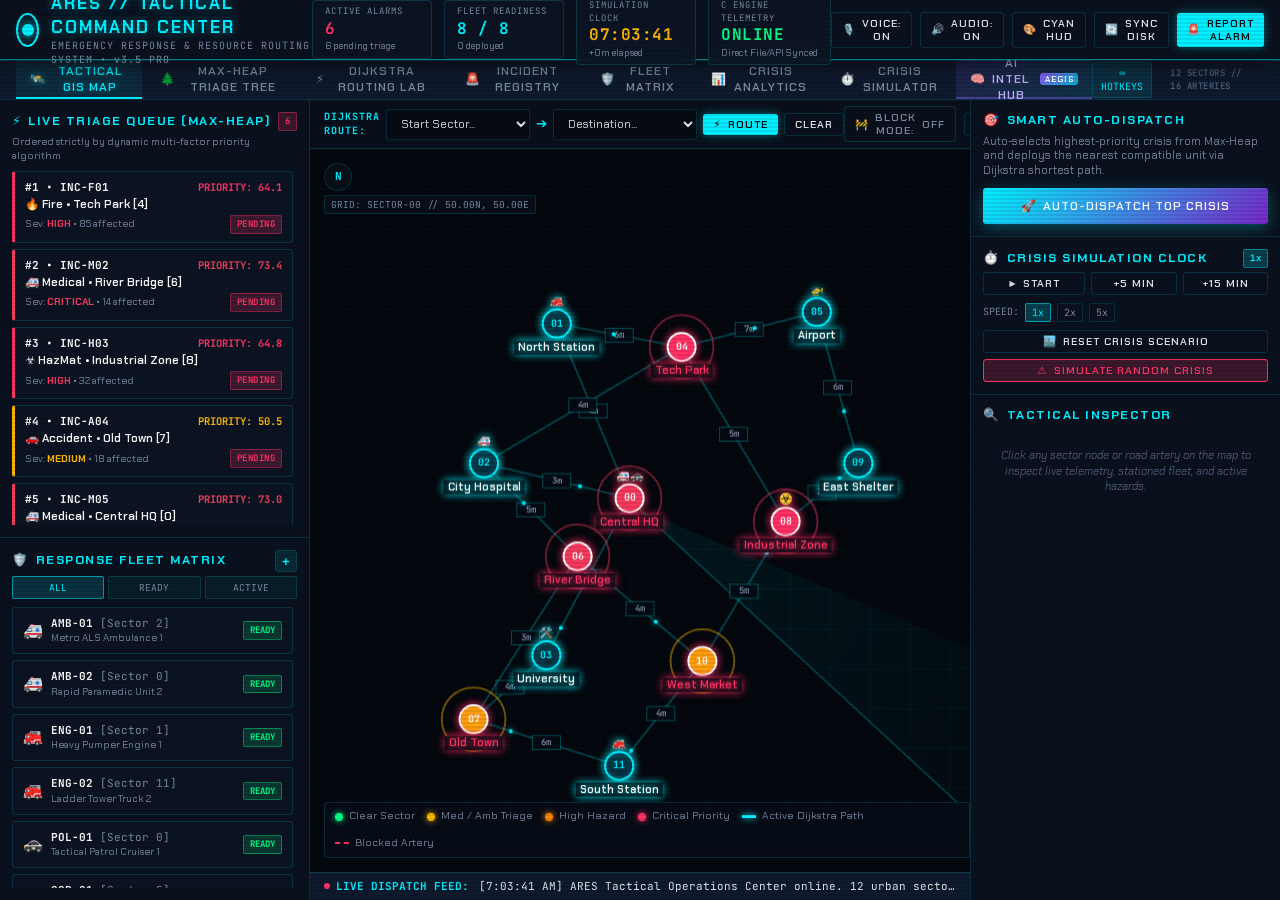
==== commit 49017c14: "Add A.E.G.I.S. Tactical AI Intelligence Hub with RAG Document Ingestion" ====
--- a/web/index.html
+++ b/web/index.html
@@ -113,6 +113,9 @@
       <button class="nav-tab" data-view="view-simulation" id="tab-nav-simulation">
         <span class="nav-icon">⏱️</span> CRISIS SIMULATOR
       </button>
+      <button class="nav-tab nav-tab-ai" data-view="view-ai" id="tab-nav-ai">
+        <span class="nav-icon">🧠</span> AI INTEL HUB <span class="ai-nav-badge">AEGIS</span>
+      </button>
     </div>
 
     <!-- Quick Shortcuts / Help trigger -->
@@ -700,6 +703,207 @@
       </div>
     </div>
 
+    <!-- ====================================================================
+         VIEW 8: A.E.G.I.S. TACTICAL AI INTELLIGENCE HUB & RAG KNOWLEDGE VAULT
+         ==================================================================== -->
+    <div class="view-panel" id="view-ai">
+      <div class="ai-intel-container">
+        <!-- Interactive Synaptic Neural Canvas Background -->
+        <canvas id="neural-bg-canvas" class="neural-bg-canvas"></canvas>
+
+        <!-- TOP BAR: NEURAL CORE TELEMETRY & CONTROLS -->
+        <div class="ai-header-bar">
+          <div class="ai-core-indicator">
+            <div class="neural-core-orb" id="neural-core-orb" title="A.E.G.I.S. Neural Core Active">
+              <div class="orb-ring ring-1"></div>
+              <div class="orb-ring ring-2"></div>
+              <div class="orb-ring ring-3"></div>
+              <div class="orb-nucleus"></div>
+            </div>
+            <div class="ai-core-info">
+              <div class="ai-core-title">
+                <span>A.E.G.I.S. // TACTICAL NEURAL CORE v4.0</span>
+                <span class="badge badge-ai-mode" id="badge-ai-model">NEURAL RAG CORE</span>
+              </div>
+              <div class="ai-core-status-text" id="ai-core-status-text">
+                <span class="status-pulse-dot"></span> NEURAL INFERENCE ONLINE // KNOWLEDGE VAULT ACTIVE
+              </div>
+            </div>
+          </div>
+
+          <div class="ai-header-actions">
+            <!-- Audio Voice TTS Toggle -->
+            <button class="btn-sm btn-outline-ai" id="btn-ai-voice-toggle" title="Toggle AI Tactical Voice Readout">
+              <span class="icon">🎙️</span> VOICE: <span id="lbl-ai-voice-status">ON</span>
+            </button>
+            <!-- LLM Uplink / API Key Config -->
+            <button class="btn-sm btn-outline-ai" id="btn-ai-config-modal" title="Configure Cloud LLM API Key (Gemini / OpenAI)">
+              <span class="icon">🔑</span> API UPLINK
+            </button>
+            <!-- Clear Chat -->
+            <button class="btn-sm btn-outline-ai" id="btn-ai-clear-chat" title="Clear Tactical Briefing">
+              <span class="icon">🗑️</span> CLEAR
+            </button>
+            <!-- Export Briefing -->
+            <button class="btn-sm btn-outline-ai" id="btn-ai-export-briefing" title="Export Intel Briefing (Markdown)">
+              <span class="icon">💾</span> EXPORT
+            </button>
+          </div>
+        </div>
+
+        <!-- MAIN AI WORKSPACE: SPLIT GRID -->
+        <div class="ai-workspace-grid">
+          
+          <!-- LEFT COLUMN: KNOWLEDGE VAULT & INGESTION TERMINAL -->
+          <aside class="ai-knowledge-sidebar scrollbar-cyber">
+            
+            <!-- File Drag & Drop Dropzone -->
+            <div class="ai-dropzone-card" id="ai-dropzone">
+              <div class="dropzone-glow"></div>
+              <div class="dropzone-icon">📁</div>
+              <div class="dropzone-title">DOCUMENT INGESTION VAULT</div>
+              <div class="dropzone-sub">Drag &amp; drop files or click to ingest into Neural Memory</div>
+              <div class="dropzone-formats">PDF, TXT, MD, CSV, JSON, LOG, CODE</div>
+              <input type="file" id="ai-file-input" multiple accept=".pdf,.txt,.md,.markdown,.json,.csv,.c,.h,.py,.js,.html,.css,.log" style="display:none;">
+              <button type="button" class="btn btn-sm btn-primary-ai" id="btn-trigger-upload">
+                <span class="icon">⬆️</span> INGEST FILES
+              </button>
+            </div>
+
+            <!-- Ingested Files Shelf -->
+            <div class="card ai-card-shelf">
+              <div class="card-title">
+                <span>INDEXED KNOWLEDGE SOURCES (<span id="vault-doc-count">1</span>)</span>
+                <span class="badge badge-meta" id="vault-chunk-count">36 CHUNKS</span>
+              </div>
+              <div class="ai-sources-list scrollbar-cyber" id="ai-sources-list">
+                <!-- System Core Knowledge always present -->
+                <div class="ai-source-item system-source">
+                  <div class="source-icon">🛰️</div>
+                  <div class="source-details">
+                    <div class="source-name">ARES System Core Knowledge</div>
+                    <div class="source-meta">12 Sectors • 16 Roads • Dijkstra • Max-Heap</div>
+                  </div>
+                  <span class="badge badge-cyan">CORE</span>
+                </div>
+                <!-- Dynamic uploaded files populated here -->
+              </div>
+            </div>
+
+            <!-- Real-Time Telemetry Bridge Monitor -->
+            <div class="card ai-card-telemetry">
+              <div class="card-title">
+                <span>LIVE TELEMETRY SYNCED</span>
+                <span class="indicator-dot dot-green"></span>
+              </div>
+              <div class="ai-telemetry-stats">
+                <div class="ai-stat-row">
+                  <span class="stat-lbl">Active Incidents:</span>
+                  <span class="stat-val text-red" id="ai-tel-incidents">0</span>
+                </div>
+                <div class="ai-stat-row">
+                  <span class="stat-lbl">Pending Triage:</span>
+                  <span class="stat-val text-amber" id="ai-tel-pending">0</span>
+                </div>
+                <div class="ai-stat-row">
+                  <span class="stat-lbl">Available Fleet:</span>
+                  <span class="stat-val text-cyan" id="ai-tel-fleet">0 / 0</span>
+                </div>
+                <div class="ai-stat-row">
+                  <span class="stat-lbl">Blocked Roadways:</span>
+                  <span class="stat-val text-magenta" id="ai-tel-blocked">0</span>
+                </div>
+              </div>
+            </div>
+
+            <!-- Tactical Query Chips -->
+            <div class="card ai-card-chips">
+              <div class="card-title">TACTICAL PROMPT PRESETS</div>
+              <div class="ai-chips-container">
+                <button type="button" class="ai-chip" data-prompt="Assess current incident triage status and report the highest-priority emergency.">🚨 Top Priority Crisis</button>
+                <button type="button" class="ai-chip" data-prompt="Explain the mathematical 4-factor priority scoring formula used by the Max-Heap.">📐 Priority Formula</button>
+                <button type="button" class="ai-chip" data-prompt="Calculate the fastest route from Central HQ (0) to Airport (5) and list road minutes.">⚡ HQ to Airport Route</button>
+                <button type="button" class="ai-chip" data-prompt="Summarize the key information and operational protocols from all ingested files.">📄 Summarize Ingested Files</button>
+                <button type="button" class="ai-chip" data-prompt="Audit fleet readiness and recommend optimal resource allocation.">🛡️ Fleet Readiness Audit</button>
+                <button type="button" class="ai-chip" data-prompt="Inspect blocked roads and calculate bypass detours.">🚧 Road Obstruction Audit</button>
+              </div>
+            </div>
+
+          </aside>
+
+          <!-- RIGHT/CENTER COLUMN: TACTICAL CHAT INTERFACE -->
+          <section class="ai-chat-interface">
+            
+            <!-- Message Stream Scroll Area -->
+            <div class="ai-messages-stream scrollbar-cyber" id="ai-messages-stream">
+              <!-- Initial Welcome Message -->
+              <div class="ai-msg ai-msg-bot">
+                <div class="ai-msg-avatar">
+                  <div class="avatar-ring"></div>
+                  <span class="avatar-icon">🧠</span>
+                </div>
+                <div class="ai-msg-body">
+                  <div class="ai-msg-header">
+                    <span class="ai-sender-name">A.E.G.I.S. INTELLIGENCE SYNTHESIZER</span>
+                    <span class="ai-msg-time">SYSTEM ONLINE</span>
+                  </div>
+                  <div class="ai-msg-content">
+                    <p><strong>Greetings, Commander.</strong> I am <strong>A.E.G.I.S.</strong> (Autonomous Emergency Geospatial Intelligence Synthesizer), the neural intelligence core integrated into the ARES operations matrix.</p>
+                    <p>I have direct real-time telemetry access to all <strong>12 city sectors, 16 road arteries, Max-Heap priority queue, and fleet units</strong>. Furthermore, you can <strong>upload any documents (PDFs, text files, CSV tables, incident logs)</strong> to my Knowledge Vault, and I will perform semantic retrieval and contextual synthesis to answer your tactical inquiries.</p>
+                    <div class="ai-welcome-features">
+                      <div class="feature-item"><span>📁</span> <strong>Document RAG:</strong> Drag &amp; drop any files into the left vault to query them with citations.</div>
+                      <div class="feature-item"><span>⚡</span> <strong>Live Telemetry:</strong> Ask about real-time routes, road blockages, and priority scores.</div>
+                      <div class="feature-item"><span>🎙️</span> <strong>Tactical Voice:</strong> Audio feedback and computerized vocal announcements.</div>
+                    </div>
+                  </div>
+                </div>
+              </div>
+            </div>
+
+            <!-- In-Flight Neural Thinking Indicator -->
+            <div class="ai-thinking-indicator" id="ai-thinking-indicator" style="display: none;">
+              <div class="thinking-spinner"></div>
+              <div class="thinking-text">
+                <span class="thinking-title" id="thinking-title">A.E.G.I.S. NEURAL RETRIEVAL IN PROGRESS</span>
+                <span class="thinking-sub" id="thinking-sub">Scanning knowledge chunks &amp; evaluating telemetry...</span>
+              </div>
+            </div>
+
+            <!-- Floating Active File Ingestion Banner -->
+            <div class="ai-active-file-bar" id="ai-active-file-bar" style="display: none;">
+              <span class="active-file-icon">📎</span>
+              <span class="active-file-name" id="ai-active-file-name">filename.pdf</span>
+              <span class="active-file-status">READY FOR INGESTION</span>
+              <button type="button" class="btn-clear-active-file" id="btn-clear-active-file">&times;</button>
+            </div>
+
+            <!-- Chat Input Area -->
+            <div class="ai-input-zone">
+              <div class="ai-input-container">
+                <button type="button" class="btn-input-action" id="btn-attach-clip" title="Attach Document to Knowledge Vault">
+                  <span class="icon">📎</span>
+                </button>
+                <textarea id="ai-user-input" class="ai-textarea scrollbar-cyber" rows="1" placeholder="Ask A.E.G.I.S. anything about ARES, city sectors, routing, or uploaded documents... (Enter to send, Shift+Enter for newline)"></textarea>
+                <button type="button" class="btn-input-action" id="btn-ai-mic" title="Voice Input (Speech-to-Text)">
+                  <span class="icon">🎤</span>
+                </button>
+                <button type="button" class="btn-ai-send" id="btn-ai-send" title="Send Tactical Command">
+                  <span class="send-label">TRANSMIT</span>
+                  <span class="send-icon">➔</span>
+                </button>
+              </div>
+              <div class="ai-input-footer">
+                <span class="footer-hint"><kbd>Enter</kbd> to transmit &bull; <kbd>Shift+Enter</kbd> for newline &bull; <kbd>8</kbd> to switch to AI Intel Hub</span>
+                <span class="footer-privacy">🔒 Client-Side RAG Engine &bull; Ingested documents stay private in your browser session</span>
+              </div>
+            </div>
+
+          </section>
+
+        </div>
+      </div>
+    </div>
+
   </main>
 
   <!-- ======================================================================
@@ -952,6 +1156,7 @@
           <div class="sc-item"><kbd>5</kbd> ➔ Fleet Matrix</div>
           <div class="sc-item"><kbd>6</kbd> ➔ Crisis Analytics</div>
           <div class="sc-item"><kbd>7</kbd> ➔ Crisis Simulator</div>
+          <div class="sc-item"><kbd>8</kbd> ➔ AI Intel Hub &amp; RAG Vault</div>
           <div class="sc-item"><kbd>D</kbd> ➔ Auto-Dispatch Top Crisis</div>
           <div class="sc-item"><kbd>R</kbd> ➔ Calculate Shortest Route</div>
           <div class="sc-item"><kbd>Space</kbd> ➔ Start/Pause Sim Clock</div>
@@ -968,6 +1173,54 @@
     </div>
   </div>
 
+  <!-- ======================================================================
+       MODAL: A.E.G.I.S. CLOUD LLM API UPLINK SETTINGS
+       ====================================================================== -->
+  <div class="modal-backdrop" id="modal-ai-config" style="display: none;">
+    <div class="modal-dialog">
+      <div class="modal-header">
+        <div class="modal-title"><span class="icon">🔑</span> A.E.G.I.S. // CLOUD LLM API UPLINK</div>
+        <button class="modal-close" id="btn-close-ai-config-modal">&times;</button>
+      </div>
+      <div class="modal-body">
+        <p style="font-size: 13px; color: var(--text-dim); margin-bottom: 16px; line-height: 1.5;">
+          A.E.G.I.S. operates by default with a zero-setup, 100% offline <strong>Built-in Client-Side Neural RAG Engine</strong>. You can optionally link your own Google Gemini or OpenAI API key for cutting-edge live LLM inference:
+        </p>
+
+        <div class="form-group">
+          <label for="ai-provider-select">Inference Engine</label>
+          <select id="ai-provider-select" class="select-cyber">
+            <option value="builtin" selected>Built-in Neural RAG Core (Free, Fast, 100% Private &amp; Offline)</option>
+            <option value="gemini">Google Gemini API (Gemini 2.5 / 1.5 Flash)</option>
+            <option value="openai">OpenAI API (GPT-4o / GPT-4o-mini)</option>
+          </select>
+        </div>
+
+        <div class="form-group" id="group-api-key" style="display: none;">
+          <label for="ai-api-key-input">API Key</label>
+          <input type="password" id="ai-api-key-input" class="input-cyber" placeholder="Enter AIzaSy... (Gemini) or sk-... (OpenAI)">
+          <small style="color: var(--text-muted); display: block; margin-top: 4px;">Keys are stored strictly in your browser's LocalStorage and sent only directly to the model endpoint.</small>
+        </div>
+
+        <div class="form-group" id="group-model-name" style="display: none;">
+          <label for="ai-model-select">Target Model</label>
+          <select id="ai-model-select" class="select-cyber">
+            <option value="gemini-1.5-flash">gemini-1.5-flash (Ultra Fast &amp; High Quality)</option>
+            <option value="gemini-2.0-flash">gemini-2.0-flash (Latest Frontier Model)</option>
+            <option value="gpt-4o-mini">gpt-4o-mini (OpenAI Fast)</option>
+            <option value="gpt-4o">gpt-4o (OpenAI Flagship)</option>
+          </select>
+        </div>
+
+        <div id="ai-test-result" style="display: none; padding: 10px; border-radius: 4px; font-size: 12px; margin-top: 10px; font-family: var(--font-mono);"></div>
+      </div>
+      <div class="modal-footer">
+        <button type="button" class="btn btn-outline" id="btn-test-ai-key">TEST UPLINK</button>
+        <button type="button" class="btn btn-primary" id="btn-save-ai-config">SAVE CONFIGURATION</button>
+      </div>
+    </div>
+  </div>
+
   <!-- LOAD INITIAL JS DATA BRIDGE (Fallback for 100% offline file:// compatibility) -->
   <script src="live_data.js"></script>
   <!-- MAIN APPLICATION CONTROLLER -->
--- a/web/style.css
+++ b/web/style.css
@@ -1836,3 +1836,879 @@
 .scrollbar-cyber::-webkit-scrollbar-thumb:hover {
   background: var(--neon-cyan);
 }
+
+/* ==========================================================================
+   A.E.G.I.S. // TACTICAL AI INTELLIGENCE HUB & RAG KNOWLEDGE VAULT
+   ========================================================================== */
+
+/* Nav Tab Special Badge */
+.nav-tab-ai {
+  position: relative;
+  background: linear-gradient(135deg, rgba(139, 92, 246, 0.15) 0%, rgba(6, 182, 212, 0.15) 100%) !important;
+  border-color: rgba(139, 92, 246, 0.45) !important;
+  color: #c4b5fd !important;
+}
+.nav-tab-ai:hover, .nav-tab-ai.active {
+  background: linear-gradient(135deg, rgba(139, 92, 246, 0.35) 0%, rgba(6, 182, 212, 0.35) 100%) !important;
+  border-color: #a78bfa !important;
+  box-shadow: 0 0 16px rgba(139, 92, 246, 0.45);
+  color: #fff !important;
+}
+.ai-nav-badge {
+  background: linear-gradient(135deg, #8b5cf6, #06b6d4);
+  color: #fff;
+  font-size: 8px;
+  font-weight: 700;
+  padding: 1px 5px;
+  border-radius: 3px;
+  letter-spacing: 0.8px;
+  margin-left: 4px;
+  animation: badge-glow-pulse 2s infinite ease-in-out;
+}
+@keyframes badge-glow-pulse {
+  0%, 100% { opacity: 0.85; transform: scale(1); box-shadow: 0 0 6px rgba(139, 92, 246, 0.6); }
+  50% { opacity: 1; transform: scale(1.05); box-shadow: 0 0 12px rgba(6, 182, 212, 0.85); }
+}
+
+/* Main AI View Container */
+.ai-intel-container {
+  position: relative;
+  width: 100%;
+  height: 100%;
+  display: flex;
+  flex-direction: column;
+  overflow: hidden;
+  background: radial-gradient(ellipse at 50% 0%, #150d30 0%, #070a16 55%, #030409 100%);
+}
+
+/* Neural Background Canvas */
+.neural-bg-canvas {
+  position: absolute;
+  top: 0;
+  left: 0;
+  width: 100%;
+  height: 100%;
+  pointer-events: none;
+  z-index: 0;
+  opacity: 0.65;
+}
+
+/* Top AI Header Bar */
+.ai-header-bar {
+  position: relative;
+  z-index: 2;
+  display: flex;
+  justify-content: space-between;
+  align-items: center;
+  padding: 12px 24px;
+  background: rgba(9, 14, 28, 0.82);
+  backdrop-filter: blur(18px);
+  border-bottom: 1px solid rgba(139, 92, 246, 0.28);
+  box-shadow: 0 4px 20px rgba(0, 0, 0, 0.4);
+}
+
+.ai-core-indicator {
+  display: flex;
+  align-items: center;
+  gap: 16px;
+}
+
+/* Holographic 3D Rotating Neural Orb */
+.neural-core-orb {
+  position: relative;
+  width: 44px;
+  height: 44px;
+  display: flex;
+  align-items: center;
+  justify-content: center;
+  cursor: pointer;
+}
+.orb-ring {
+  position: absolute;
+  border-radius: 50%;
+  border: 1.5px solid transparent;
+}
+.orb-ring.ring-1 {
+  width: 100%;
+  height: 100%;
+  border-top-color: #8b5cf6;
+  border-bottom-color: #00f0ff;
+  animation: orb-spin-cw 3.5s linear infinite;
+  box-shadow: 0 0 10px rgba(139, 92, 246, 0.5);
+}
+.orb-ring.ring-2 {
+  width: 78%;
+  height: 78%;
+  border-left-color: #ec4899;
+  border-right-color: #3b82f6;
+  animation: orb-spin-ccw 2.5s linear infinite;
+}
+.orb-ring.ring-3 {
+  width: 56%;
+  height: 56%;
+  border-top-color: #00ff88;
+  border-right-color: #ffb703;
+  animation: orb-spin-cw 1.8s linear infinite;
+}
+.orb-nucleus {
+  width: 14px;
+  height: 14px;
+  background: radial-gradient(circle, #ffffff 10%, #8b5cf6 60%, #00f0ff 100%);
+  border-radius: 50%;
+  box-shadow: 0 0 16px #8b5cf6, 0 0 30px #00f0ff;
+  animation: nucleus-pulse 2s infinite ease-in-out;
+}
+@keyframes orb-spin-cw {
+  from { transform: rotate(0deg); }
+  to { transform: rotate(360deg); }
+}
+@keyframes orb-spin-ccw {
+  from { transform: rotate(0deg); }
+  to { transform: rotate(-360deg); }
+}
+@keyframes nucleus-pulse {
+  0%, 100% { transform: scale(0.9); opacity: 0.8; }
+  50% { transform: scale(1.18); opacity: 1; box-shadow: 0 0 24px #a855f7, 0 0 40px #00f0ff; }
+}
+
+.ai-core-title {
+  display: flex;
+  align-items: center;
+  gap: 10px;
+  font-family: var(--font-hud);
+  font-size: 15px;
+  font-weight: 700;
+  letter-spacing: 1.2px;
+  color: #fff;
+  text-shadow: 0 0 10px rgba(139, 92, 246, 0.5);
+}
+.badge-ai-mode {
+  background: rgba(139, 92, 246, 0.22);
+  border: 1px solid #8b5cf6;
+  color: #c4b5fd;
+  font-size: 10px;
+  padding: 2px 7px;
+  border-radius: 3px;
+  letter-spacing: 0.6px;
+}
+.ai-core-status-text {
+  font-family: var(--font-mono);
+  font-size: 11px;
+  color: var(--text-dim);
+  display: flex;
+  align-items: center;
+  gap: 7px;
+  margin-top: 2px;
+}
+.status-pulse-dot {
+  width: 7px;
+  height: 7px;
+  background: #00ff88;
+  border-radius: 50%;
+  box-shadow: 0 0 8px #00ff88;
+  animation: dot-ping 1.5s infinite;
+}
+@keyframes dot-ping {
+  0%, 100% { opacity: 0.6; }
+  50% { opacity: 1; transform: scale(1.2); }
+}
+
+.ai-header-actions {
+  display: flex;
+  align-items: center;
+  gap: 10px;
+}
+.btn-outline-ai {
+  background: rgba(139, 92, 246, 0.12);
+  border: 1px solid rgba(139, 92, 246, 0.4);
+  color: #ddd6fe;
+  padding: 6px 12px;
+  border-radius: 4px;
+  font-family: var(--font-hud);
+  font-size: 11px;
+  font-weight: 600;
+  letter-spacing: 0.6px;
+  cursor: pointer;
+  display: flex;
+  align-items: center;
+  gap: 6px;
+  transition: all 0.2s ease;
+}
+.btn-outline-ai:hover {
+  background: rgba(139, 92, 246, 0.3);
+  border-color: #a78bfa;
+  color: #fff;
+  box-shadow: 0 0 12px rgba(139, 92, 246, 0.45);
+  transform: translateY(-1px);
+}
+.btn-primary-ai {
+  background: linear-gradient(135deg, #7c3aed 0%, #06b6d4 100%);
+  border: none;
+  color: #fff;
+  font-family: var(--font-hud);
+  font-weight: 700;
+  letter-spacing: 0.8px;
+  padding: 7px 14px;
+  border-radius: 4px;
+  cursor: pointer;
+  box-shadow: 0 0 16px rgba(124, 58, 237, 0.5);
+  transition: all 0.2s ease;
+}
+.btn-primary-ai:hover {
+  box-shadow: 0 0 24px rgba(6, 182, 212, 0.7);
+  transform: translateY(-1px);
+}
+
+/* AI Main Workspace Grid */
+.ai-workspace-grid {
+  position: relative;
+  z-index: 1;
+  display: grid;
+  grid-template-columns: 350px 1fr;
+  width: 100%;
+  height: calc(100% - 68px);
+  overflow: hidden;
+}
+
+/* Left Knowledge Vault Sidebar */
+.ai-knowledge-sidebar {
+  background: rgba(7, 11, 22, 0.78);
+  backdrop-filter: blur(14px);
+  border-right: 1px solid rgba(139, 92, 246, 0.22);
+  padding: 16px;
+  display: flex;
+  flex-direction: column;
+  gap: 14px;
+  overflow-y: auto;
+}
+
+/* Dropzone Card */
+.ai-dropzone-card {
+  position: relative;
+  border: 1.5px dashed rgba(139, 92, 246, 0.5);
+  border-radius: 8px;
+  padding: 18px 14px;
+  text-align: center;
+  background: rgba(15, 23, 42, 0.55);
+  cursor: pointer;
+  transition: all 0.25s ease;
+  overflow: hidden;
+}
+.ai-dropzone-card:hover, .ai-dropzone-card.drag-active {
+  border-color: #00f0ff;
+  background: rgba(0, 240, 255, 0.08);
+  box-shadow: 0 0 20px rgba(0, 240, 255, 0.25);
+  transform: scale(1.01);
+}
+.dropzone-icon {
+  font-size: 26px;
+  margin-bottom: 4px;
+  animation: float-icon 2.5s infinite ease-in-out;
+}
+@keyframes float-icon {
+  0%, 100% { transform: translateY(0); }
+  50% { transform: translateY(-4px); }
+}
+.dropzone-title {
+  font-family: var(--font-hud);
+  font-size: 13px;
+  font-weight: 700;
+  letter-spacing: 0.8px;
+  color: #fff;
+}
+.dropzone-sub {
+  font-size: 11px;
+  color: var(--text-dim);
+  margin: 4px 0 8px 0;
+  line-height: 1.35;
+}
+.dropzone-formats {
+  font-family: var(--font-mono);
+  font-size: 9px;
+  color: #a78bfa;
+  letter-spacing: 0.5px;
+  margin-bottom: 10px;
+}
+
+/* Shelf & Sources List */
+.ai-card-shelf {
+  background: rgba(11, 18, 34, 0.7);
+  border: 1px solid rgba(139, 92, 246, 0.2);
+  border-radius: 6px;
+  padding: 12px;
+}
+.ai-sources-list {
+  display: flex;
+  flex-direction: column;
+  gap: 8px;
+  max-height: 180px;
+  overflow-y: auto;
+  margin-top: 10px;
+}
+.ai-source-item {
+  display: flex;
+  align-items: center;
+  gap: 10px;
+  background: rgba(18, 27, 48, 0.65);
+  border: 1px solid rgba(139, 92, 246, 0.18);
+  border-radius: 5px;
+  padding: 8px 10px;
+  font-size: 11px;
+  transition: all 0.2s ease;
+}
+.ai-source-item:hover {
+  border-color: rgba(0, 240, 255, 0.4);
+  background: rgba(22, 36, 64, 0.8);
+}
+.source-icon {
+  font-size: 16px;
+  flex-shrink: 0;
+}
+.source-details {
+  flex: 1;
+  min-width: 0;
+}
+.source-name {
+  font-weight: 600;
+  color: #e2e8f0;
+  white-space: nowrap;
+  overflow: hidden;
+  text-overflow: ellipsis;
+}
+.source-meta {
+  font-size: 10px;
+  color: var(--text-dim);
+  font-family: var(--font-mono);
+}
+.btn-delete-source {
+  background: transparent;
+  border: none;
+  color: var(--neon-red);
+  cursor: pointer;
+  font-size: 14px;
+  padding: 2px 4px;
+  opacity: 0.7;
+  transition: opacity 0.2s;
+}
+.btn-delete-source:hover {
+  opacity: 1;
+  transform: scale(1.15);
+}
+
+/* Telemetry Card */
+.ai-card-telemetry {
+  background: rgba(11, 18, 34, 0.7);
+  border: 1px solid rgba(0, 255, 136, 0.2);
+  border-radius: 6px;
+  padding: 12px;
+}
+.ai-telemetry-stats {
+  display: grid;
+  grid-template-columns: 1fr 1fr;
+  gap: 8px;
+  margin-top: 8px;
+}
+.ai-stat-row {
+  display: flex;
+  flex-direction: column;
+  background: rgba(5, 10, 20, 0.6);
+  padding: 6px 8px;
+  border-radius: 4px;
+  border: 1px solid rgba(255, 255, 255, 0.05);
+}
+.stat-lbl {
+  font-size: 10px;
+  color: var(--text-dim);
+}
+.stat-val {
+  font-family: var(--font-mono);
+  font-size: 13px;
+  font-weight: 700;
+}
+
+/* Tactical Chips */
+.ai-card-chips {
+  background: rgba(11, 18, 34, 0.7);
+  border: 1px solid rgba(139, 92, 246, 0.2);
+  border-radius: 6px;
+  padding: 12px;
+}
+.ai-chips-container {
+  display: flex;
+  flex-direction: column;
+  gap: 6px;
+  margin-top: 8px;
+}
+.ai-chip {
+  text-align: left;
+  background: rgba(17, 24, 42, 0.7);
+  border: 1px solid rgba(139, 92, 246, 0.25);
+  color: #c4b5fd;
+  border-radius: 4px;
+  padding: 6px 10px;
+  font-size: 11px;
+  cursor: pointer;
+  transition: all 0.2s ease;
+  white-space: nowrap;
+  overflow: hidden;
+  text-overflow: ellipsis;
+}
+.ai-chip:hover {
+  background: rgba(139, 92, 246, 0.25);
+  border-color: #a78bfa;
+  color: #fff;
+  transform: translateX(3px);
+}
+
+/* Right Chat Workspace */
+.ai-chat-interface {
+  position: relative;
+  display: flex;
+  flex-direction: column;
+  height: 100%;
+  overflow: hidden;
+  background: rgba(4, 7, 16, 0.55);
+}
+
+/* Chat Messages Feed */
+.ai-messages-stream {
+  flex: 1;
+  overflow-y: auto;
+  padding: 24px;
+  display: flex;
+  flex-direction: column;
+  gap: 18px;
+}
+
+/* AI Message Bubble */
+.ai-msg {
+  display: flex;
+  gap: 14px;
+  max-width: 90%;
+  animation: msg-appear 0.3s ease-out;
+}
+@keyframes msg-appear {
+  from { opacity: 0; transform: translateY(8px); }
+  to { opacity: 1; transform: translateY(0); }
+}
+
+.ai-msg-bot {
+  align-self: flex-start;
+}
+.ai-msg-user {
+  align-self: flex-end;
+  flex-direction: row-reverse;
+  max-width: 82%;
+}
+
+.ai-msg-avatar {
+  position: relative;
+  width: 36px;
+  height: 36px;
+  border-radius: 50%;
+  background: linear-gradient(135deg, #1e1b4b, #0f172a);
+  border: 1.5px solid #8b5cf6;
+  display: flex;
+  align-items: center;
+  justify-content: center;
+  flex-shrink: 0;
+  box-shadow: 0 0 12px rgba(139, 92, 246, 0.4);
+}
+.ai-msg-user .ai-msg-avatar {
+  background: linear-gradient(135deg, #0e3b43, #071f28);
+  border-color: #00f0ff;
+  box-shadow: 0 0 12px rgba(0, 240, 255, 0.4);
+}
+.avatar-icon {
+  font-size: 16px;
+}
+
+.ai-msg-body {
+  display: flex;
+  flex-direction: column;
+  gap: 6px;
+  min-width: 0;
+}
+.ai-msg-header {
+  display: flex;
+  align-items: center;
+  gap: 10px;
+  font-size: 11px;
+}
+.ai-msg-user .ai-msg-header {
+  justify-content: flex-end;
+}
+.ai-sender-name {
+  font-family: var(--font-hud);
+  font-weight: 700;
+  letter-spacing: 0.8px;
+  color: #c4b5fd;
+}
+.ai-msg-user .ai-sender-name {
+  color: #67e8f9;
+}
+.ai-msg-time {
+  font-family: var(--font-mono);
+  font-size: 10px;
+  color: var(--text-muted);
+}
+
+.ai-msg-content {
+  background: rgba(14, 21, 38, 0.82);
+  backdrop-filter: blur(12px);
+  border: 1px solid rgba(139, 92, 246, 0.28);
+  border-radius: 10px;
+  padding: 14px 18px;
+  font-size: 13.5px;
+  line-height: 1.6;
+  color: #e2e8f0;
+  box-shadow: 0 4px 20px rgba(0, 0, 0, 0.25);
+  word-break: break-word;
+}
+.ai-msg-user .ai-msg-content {
+  background: rgba(12, 31, 51, 0.88);
+  border-color: rgba(0, 240, 255, 0.38);
+  color: #f1f5f9;
+  box-shadow: 0 4px 20px rgba(0, 240, 255, 0.15);
+}
+
+.ai-msg-content p {
+  margin: 0 0 10px 0;
+}
+.ai-msg-content p:last-child {
+  margin-bottom: 0;
+}
+.ai-msg-content strong {
+  color: #fff;
+  font-weight: 600;
+}
+.ai-msg-content ul, .ai-msg-content ol {
+  margin: 6px 0 10px 20px;
+  padding: 0;
+}
+.ai-msg-content li {
+  margin-bottom: 4px;
+}
+
+/* Code block & syntax preview */
+.ai-code-block {
+  background: #020408;
+  border: 1px solid rgba(139, 92, 246, 0.3);
+  border-radius: 6px;
+  padding: 12px;
+  margin: 10px 0;
+  font-family: var(--font-mono);
+  font-size: 12px;
+  overflow-x: auto;
+  color: #38bdf8;
+  line-height: 1.45;
+}
+.ai-inline-code {
+  background: rgba(139, 92, 246, 0.2);
+  border: 1px solid rgba(139, 92, 246, 0.4);
+  color: #a5f3fc;
+  font-family: var(--font-mono);
+  font-size: 11px;
+  padding: 1px 5px;
+  border-radius: 3px;
+}
+
+/* Citation & Retrieved Sources Cards */
+.ai-citation-container {
+  margin-top: 10px;
+  padding-top: 10px;
+  border-top: 1px solid rgba(255, 255, 255, 0.08);
+}
+.ai-citation-badge {
+  display: inline-flex;
+  align-items: center;
+  gap: 5px;
+  background: rgba(6, 182, 212, 0.15);
+  border: 1px solid rgba(6, 182, 212, 0.4);
+  color: #67e8f9;
+  font-family: var(--font-mono);
+  font-size: 10.5px;
+  padding: 3px 8px;
+  border-radius: 4px;
+  margin: 3px 4px 3px 0;
+  cursor: pointer;
+  transition: all 0.2s;
+}
+.ai-citation-badge:hover {
+  background: rgba(6, 182, 212, 0.3);
+  border-color: #22d3ee;
+  color: #fff;
+  transform: translateY(-1px);
+}
+.ai-citation-preview {
+  display: none;
+  background: #060a14;
+  border: 1px solid #00f0ff;
+  border-radius: 6px;
+  padding: 10px;
+  margin-top: 6px;
+  font-family: var(--font-mono);
+  font-size: 11px;
+  color: #94a3b8;
+  line-height: 1.4;
+}
+
+/* Action Bar below AI message */
+.ai-msg-actions {
+  display: flex;
+  align-items: center;
+  gap: 8px;
+  margin-top: 6px;
+  opacity: 0.85;
+}
+.btn-msg-act {
+  background: rgba(255, 255, 255, 0.05);
+  border: 1px solid rgba(255, 255, 255, 0.1);
+  color: var(--text-dim);
+  font-size: 10px;
+  padding: 2px 8px;
+  border-radius: 3px;
+  cursor: pointer;
+  font-family: var(--font-hud);
+  transition: all 0.2s;
+}
+.btn-msg-act:hover {
+  background: rgba(139, 92, 246, 0.3);
+  border-color: #a78bfa;
+  color: #fff;
+}
+
+/* Welcome Feature Grid */
+.ai-welcome-features {
+  display: grid;
+  grid-template-columns: 1fr;
+  gap: 8px;
+  margin-top: 12px;
+  background: rgba(5, 9, 20, 0.6);
+  border: 1px solid rgba(139, 92, 246, 0.2);
+  border-radius: 6px;
+  padding: 12px;
+}
+.feature-item {
+  font-size: 12px;
+  color: #cbd5e1;
+  display: flex;
+  align-items: center;
+  gap: 8px;
+}
+
+/* In-Flight Thinking Indicator */
+.ai-thinking-indicator {
+  display: flex;
+  align-items: center;
+  gap: 12px;
+  padding: 10px 24px;
+  background: rgba(139, 92, 246, 0.12);
+  border-top: 1px solid rgba(139, 92, 246, 0.3);
+  border-bottom: 1px solid rgba(139, 92, 246, 0.3);
+  animation: pulse-bar 1.5s infinite;
+}
+@keyframes pulse-bar {
+  0%, 100% { background: rgba(139, 92, 246, 0.1); }
+  50% { background: rgba(6, 182, 212, 0.18); }
+}
+.thinking-spinner {
+  width: 18px;
+  height: 18px;
+  border: 2px solid rgba(139, 92, 246, 0.3);
+  border-top-color: #00f0ff;
+  border-radius: 50%;
+  animation: orb-spin-cw 0.8s linear infinite;
+}
+.thinking-text {
+  display: flex;
+  flex-direction: column;
+}
+.thinking-title {
+  font-family: var(--font-hud);
+  font-size: 11px;
+  font-weight: 700;
+  letter-spacing: 0.8px;
+  color: #fff;
+}
+.thinking-sub {
+  font-size: 10px;
+  color: var(--text-dim);
+  font-family: var(--font-mono);
+}
+
+/* Active File Attached Banner */
+.ai-active-file-bar {
+  display: flex;
+  align-items: center;
+  gap: 10px;
+  background: rgba(6, 182, 212, 0.18);
+  border-top: 1px solid #00f0ff;
+  padding: 6px 20px;
+  font-size: 11px;
+  font-family: var(--font-mono);
+}
+.active-file-icon {
+  font-size: 14px;
+}
+.active-file-name {
+  font-weight: 600;
+  color: #fff;
+}
+.active-file-status {
+  color: #67e8f9;
+  font-size: 9px;
+  background: rgba(0, 240, 255, 0.2);
+  padding: 1px 6px;
+  border-radius: 3px;
+}
+.btn-clear-active-file {
+  margin-left: auto;
+  background: transparent;
+  border: none;
+  color: #f43f5e;
+  font-size: 16px;
+  cursor: pointer;
+}
+
+/* Chat Input Zone */
+.ai-input-zone {
+  position: relative;
+  z-index: 2;
+  background: rgba(8, 12, 24, 0.94);
+  backdrop-filter: blur(20px);
+  border-top: 1px solid rgba(139, 92, 246, 0.28);
+  padding: 12px 20px 10px 20px;
+  display: flex;
+  flex-direction: column;
+  gap: 6px;
+  box-shadow: 0 -4px 25px rgba(0, 0, 0, 0.5);
+}
+
+.ai-input-container {
+  display: flex;
+  align-items: flex-end;
+  gap: 10px;
+  background: rgba(14, 20, 36, 0.8);
+  border: 1.5px solid rgba(139, 92, 246, 0.35);
+  border-radius: 8px;
+  padding: 6px 10px;
+  transition: all 0.25s ease;
+}
+.ai-input-container:focus-within {
+  border-color: #00f0ff;
+  box-shadow: 0 0 16px rgba(0, 240, 255, 0.35);
+  background: rgba(17, 26, 48, 0.95);
+}
+
+.btn-input-action {
+  background: transparent;
+  border: none;
+  color: var(--text-dim);
+  font-size: 18px;
+  padding: 6px;
+  cursor: pointer;
+  border-radius: 4px;
+  display: flex;
+  align-items: center;
+  justify-content: center;
+  transition: all 0.2s;
+}
+.btn-input-action:hover {
+  color: #00f0ff;
+  background: rgba(0, 240, 255, 0.1);
+}
+.btn-input-action.recording {
+  color: #f43f5e;
+  animation: mic-pulse 1s infinite alternate;
+}
+@keyframes mic-pulse {
+  from { transform: scale(1); }
+  to { transform: scale(1.25); filter: drop-shadow(0 0 8px #f43f5e); }
+}
+
+.ai-textarea {
+  flex: 1;
+  background: transparent;
+  border: none;
+  outline: none;
+  resize: none;
+  font-family: var(--font-body);
+  font-size: 13.5px;
+  color: #f8fafc;
+  line-height: 1.45;
+  max-height: 120px;
+  padding: 6px 2px;
+}
+.ai-textarea::placeholder {
+  color: #64748b;
+  font-size: 12.5px;
+}
+
+.btn-ai-send {
+  background: linear-gradient(135deg, #8b5cf6 0%, #06b6d4 100%);
+  border: none;
+  color: #fff;
+  border-radius: 6px;
+  padding: 8px 16px;
+  font-family: var(--font-hud);
+  font-weight: 700;
+  font-size: 12px;
+  letter-spacing: 0.8px;
+  cursor: pointer;
+  display: flex;
+  align-items: center;
+  gap: 6px;
+  box-shadow: 0 0 16px rgba(139, 92, 246, 0.45);
+  transition: all 0.2s ease;
+  flex-shrink: 0;
+}
+.btn-ai-send:hover {
+  box-shadow: 0 0 24px rgba(6, 182, 212, 0.75);
+  transform: translateY(-1px);
+}
+.btn-ai-send:active {
+  transform: translateY(0);
+}
+
+.ai-input-footer {
+  display: flex;
+  justify-content: space-between;
+  align-items: center;
+  font-size: 10.5px;
+  color: var(--text-muted);
+  padding: 0 4px;
+}
+.footer-hint kbd {
+  font-size: 9px;
+  padding: 0 4px;
+}
+
+/* Typing cursor animation */
+.streaming-cursor {
+  display: inline-block;
+  width: 7px;
+  height: 14px;
+  background: #00f0ff;
+  margin-left: 3px;
+  vertical-align: middle;
+  animation: blink-cursor 0.7s infinite;
+}
+@keyframes blink-cursor {
+  0%, 100% { opacity: 0; }
+  50% { opacity: 1; }
+}
+
+/* Responsive adjustments */
+@media (max-width: 960px) {
+  .ai-workspace-grid {
+    grid-template-columns: 1fr;
+    grid-template-rows: auto 1fr;
+  }
+  .ai-knowledge-sidebar {
+    max-height: 220px;
+    border-right: none;
+    border-bottom: 1px solid rgba(139, 92, 246, 0.22);
+  }
+}
+
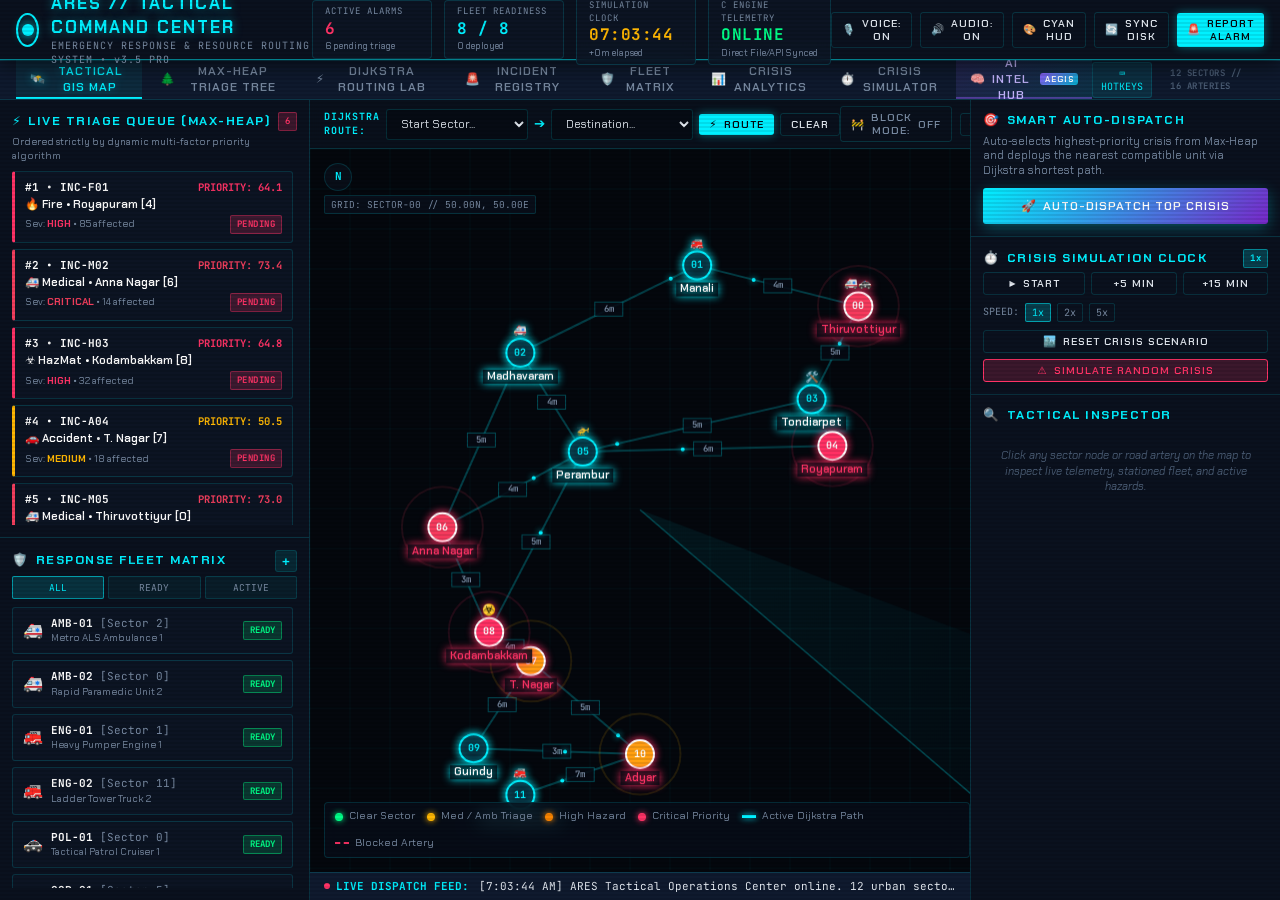
==== commit 00eeace0: "Add Chennai zones and document RAG" ====
--- a/web/index.html
+++ b/web/index.html
@@ -680,11 +680,11 @@
               </button>
               <button class="btn-scenario" data-scenario="chemical">
                 <div class="sc-title">☣️ Industrial Chemical Breach</div>
-                <div class="sc-desc">HazMat toxic cloud at Industrial Zone with blocked surrounding arteries</div>
+                <div class="sc-desc">Illustrative HazMat scenario at Kodambakkam with blocked graph links</div>
               </button>
               <button class="btn-scenario" data-scenario="flood">
                 <div class="sc-title">🌊 River Flash Flood</div>
-                <div class="sc-desc">Canal overflow inundates River Bridge and Market; ambulance water reroutes</div>
+                <div class="sc-desc">Illustrative flood scenario across Adyar and T. Nagar graph zones</div>
               </button>
             </div>
           </div>
@@ -723,7 +723,7 @@
             <div class="ai-core-info">
               <div class="ai-core-title">
                 <span>A.E.G.I.S. // TACTICAL NEURAL CORE v4.0</span>
-                <span class="badge badge-ai-mode" id="badge-ai-model">NEURAL RAG CORE</span>
+                <span class="badge badge-ai-mode" id="badge-ai-model">SERVER RAG</span>
               </div>
               <div class="ai-core-status-text" id="ai-core-status-text">
                 <span class="status-pulse-dot"></span> NEURAL INFERENCE ONLINE // KNOWLEDGE VAULT ACTIVE
@@ -737,8 +737,8 @@
               <span class="icon">🎙️</span> VOICE: <span id="lbl-ai-voice-status">ON</span>
             </button>
             <!-- LLM Uplink / API Key Config -->
-            <button class="btn-sm btn-outline-ai" id="btn-ai-config-modal" title="Configure Cloud LLM API Key (Gemini / OpenAI)">
-              <span class="icon">🔑</span> API UPLINK
+            <button class="btn-sm btn-outline-ai" id="btn-ai-config-modal" title="View server-side RAG setup">
+              <span class="icon">🔒</span> RAG SETUP
             </button>
             <!-- Clear Chat -->
             <button class="btn-sm btn-outline-ai" id="btn-ai-clear-chat" title="Clear Tactical Briefing">
@@ -762,9 +762,9 @@
               <div class="dropzone-glow"></div>
               <div class="dropzone-icon">📁</div>
               <div class="dropzone-title">DOCUMENT INGESTION VAULT</div>
-              <div class="dropzone-sub">Drag &amp; drop files or click to ingest into Neural Memory</div>
-              <div class="dropzone-formats">PDF, TXT, MD, CSV, JSON, LOG, CODE</div>
-              <input type="file" id="ai-file-input" multiple accept=".pdf,.txt,.md,.markdown,.json,.csv,.c,.h,.py,.js,.html,.css,.log" style="display:none;">
+              <div class="dropzone-sub">Drag &amp; drop a PDF or click to extract and index it securely</div>
+              <div class="dropzone-formats">PDF • 15 MB maximum • digital text required</div>
+              <input type="file" id="ai-file-input" multiple accept="application/pdf,.pdf" style="display:none;">
               <button type="button" class="btn btn-sm btn-primary-ai" id="btn-trigger-upload">
                 <span class="icon">⬆️</span> INGEST FILES
               </button>
@@ -773,20 +773,11 @@
             <!-- Ingested Files Shelf -->
             <div class="card ai-card-shelf">
               <div class="card-title">
-                <span>INDEXED KNOWLEDGE SOURCES (<span id="vault-doc-count">1</span>)</span>
-                <span class="badge badge-meta" id="vault-chunk-count">36 CHUNKS</span>
+                <span>INDEXED KNOWLEDGE SOURCES (<span id="vault-doc-count">0</span>)</span>
+                <span class="badge badge-meta" id="vault-chunk-count">0 CHUNKS</span>
               </div>
               <div class="ai-sources-list scrollbar-cyber" id="ai-sources-list">
-                <!-- System Core Knowledge always present -->
-                <div class="ai-source-item system-source">
-                  <div class="source-icon">🛰️</div>
-                  <div class="source-details">
-                    <div class="source-name">ARES System Core Knowledge</div>
-                    <div class="source-meta">12 Sectors • 16 Roads • Dijkstra • Max-Heap</div>
-                  </div>
-                  <span class="badge badge-cyan">CORE</span>
-                </div>
-                <!-- Dynamic uploaded files populated here -->
+                <div class="source-meta">No uploaded PDFs in this private browser session.</div>
               </div>
             </div>
 
@@ -822,7 +813,7 @@
               <div class="ai-chips-container">
                 <button type="button" class="ai-chip" data-prompt="Assess current incident triage status and report the highest-priority emergency.">🚨 Top Priority Crisis</button>
                 <button type="button" class="ai-chip" data-prompt="Explain the mathematical 4-factor priority scoring formula used by the Max-Heap.">📐 Priority Formula</button>
-                <button type="button" class="ai-chip" data-prompt="Calculate the fastest route from Central HQ (0) to Airport (5) and list road minutes.">⚡ HQ to Airport Route</button>
+                <button type="button" class="ai-chip" data-prompt="Calculate the shortest estimated graph route from Thiruvottiyur (0) to Perambur (5).">⚡ Thiruvottiyur to Perambur</button>
                 <button type="button" class="ai-chip" data-prompt="Summarize the key information and operational protocols from all ingested files.">📄 Summarize Ingested Files</button>
                 <button type="button" class="ai-chip" data-prompt="Audit fleet readiness and recommend optimal resource allocation.">🛡️ Fleet Readiness Audit</button>
                 <button type="button" class="ai-chip" data-prompt="Inspect blocked roads and calculate bypass detours.">🚧 Road Obstruction Audit</button>
@@ -849,9 +840,9 @@
                   </div>
                   <div class="ai-msg-content">
                     <p><strong>Greetings, Commander.</strong> I am <strong>A.E.G.I.S.</strong> (Autonomous Emergency Geospatial Intelligence Synthesizer), the neural intelligence core integrated into the ARES operations matrix.</p>
-                    <p>I have direct real-time telemetry access to all <strong>12 city sectors, 16 road arteries, Max-Heap priority queue, and fleet units</strong>. Furthermore, you can <strong>upload any documents (PDFs, text files, CSV tables, incident logs)</strong> to my Knowledge Vault, and I will perform semantic retrieval and contextual synthesis to answer your tactical inquiries.</p>
+                    <p>I have access to the ARES simulation telemetry for <strong>12 geographical response zones, 16 estimated graph links, the Max-Heap priority queue, and fleet units</strong>. You can also <strong>upload digital-text PDFs</strong> to the Knowledge Vault for server-side semantic retrieval and cited answers.</p>
                     <div class="ai-welcome-features">
-                      <div class="feature-item"><span>📁</span> <strong>Document RAG:</strong> Drag &amp; drop any files into the left vault to query them with citations.</div>
+                      <div class="feature-item"><span>📁</span> <strong>Document RAG:</strong> Drag &amp; drop a digital-text PDF, select it in the source shelf, then query it with citations.</div>
                       <div class="feature-item"><span>⚡</span> <strong>Live Telemetry:</strong> Ask about real-time routes, road blockages, and priority scores.</div>
                       <div class="feature-item"><span>🎙️</span> <strong>Tactical Voice:</strong> Audio feedback and computerized vocal announcements.</div>
                     </div>
@@ -894,7 +885,7 @@
               </div>
               <div class="ai-input-footer">
                 <span class="footer-hint"><kbd>Enter</kbd> to transmit &bull; <kbd>Shift+Enter</kbd> for newline &bull; <kbd>8</kbd> to switch to AI Intel Hub</span>
-                <span class="footer-privacy">🔒 Client-Side RAG Engine &bull; Ingested documents stay private in your browser session</span>
+                <span class="footer-privacy">🔒 Server-side RAG &bull; documents are private to this browser session</span>
               </div>
             </div>
 
@@ -1179,44 +1170,15 @@
   <div class="modal-backdrop" id="modal-ai-config" style="display: none;">
     <div class="modal-dialog">
       <div class="modal-header">
-        <div class="modal-title"><span class="icon">🔑</span> A.E.G.I.S. // CLOUD LLM API UPLINK</div>
+        <div class="modal-title"><span class="icon">🔒</span> A.E.G.I.S. // SERVER-SIDE RAG SETUP</div>
         <button class="modal-close" id="btn-close-ai-config-modal">&times;</button>
       </div>
       <div class="modal-body">
-        <p style="font-size: 13px; color: var(--text-dim); margin-bottom: 16px; line-height: 1.5;">
-          A.E.G.I.S. operates by default with a zero-setup, 100% offline <strong>Built-in Client-Side Neural RAG Engine</strong>. You can optionally link your own Google Gemini or OpenAI API key for cutting-edge live LLM inference:
-        </p>
-
-        <div class="form-group">
-          <label for="ai-provider-select">Inference Engine</label>
-          <select id="ai-provider-select" class="select-cyber">
-            <option value="builtin" selected>Built-in Neural RAG Core (Free, Fast, 100% Private &amp; Offline)</option>
-            <option value="gemini">Google Gemini API (Gemini 2.5 / 1.5 Flash)</option>
-            <option value="openai">OpenAI API (GPT-4o / GPT-4o-mini)</option>
-          </select>
-        </div>
-
-        <div class="form-group" id="group-api-key" style="display: none;">
-          <label for="ai-api-key-input">API Key</label>
-          <input type="password" id="ai-api-key-input" class="input-cyber" placeholder="Enter AIzaSy... (Gemini) or sk-... (OpenAI)">
-          <small style="color: var(--text-muted); display: block; margin-top: 4px;">Keys are stored strictly in your browser's LocalStorage and sent only directly to the model endpoint.</small>
-        </div>
-
-        <div class="form-group" id="group-model-name" style="display: none;">
-          <label for="ai-model-select">Target Model</label>
-          <select id="ai-model-select" class="select-cyber">
-            <option value="gemini-1.5-flash">gemini-1.5-flash (Ultra Fast &amp; High Quality)</option>
-            <option value="gemini-2.0-flash">gemini-2.0-flash (Latest Frontier Model)</option>
-            <option value="gpt-4o-mini">gpt-4o-mini (OpenAI Fast)</option>
-            <option value="gpt-4o">gpt-4o (OpenAI Flagship)</option>
-          </select>
-        </div>
-
-        <div id="ai-test-result" style="display: none; padding: 10px; border-radius: 4px; font-size: 12px; margin-top: 10px; font-family: var(--font-mono);"></div>
+        <p style="font-size: 13px; color: var(--text-dim); margin-bottom: 16px; line-height: 1.5;">PDF text is extracted, embedded, retrieved and answered by the local ARES server. The browser never receives an AI API key.</p>
+        <p style="font-size: 13px; color: var(--text-dim); line-height: 1.5;">Set <code>OPENAI_API_KEY</code> in the server environment, install <code>requirements.txt</code>, and restart <code>server.py</code>. Documents are isolated to this browser session and can be deleted from the source shelf.</p>
       </div>
       <div class="modal-footer">
-        <button type="button" class="btn btn-outline" id="btn-test-ai-key">TEST UPLINK</button>
-        <button type="button" class="btn btn-primary" id="btn-save-ai-config">SAVE CONFIGURATION</button>
+        <button type="button" class="btn btn-primary" id="btn-close-ai-config">CLOSE</button>
       </div>
     </div>
   </div>
--- a/web/style.css
+++ b/web/style.css
@@ -2164,6 +2164,11 @@
   font-size: 16px;
   flex-shrink: 0;
 }
+.source-select {
+  accent-color: #06b6d4;
+  cursor: pointer;
+  flex-shrink: 0;
+}
 .source-details {
   flex: 1;
   min-width: 0;
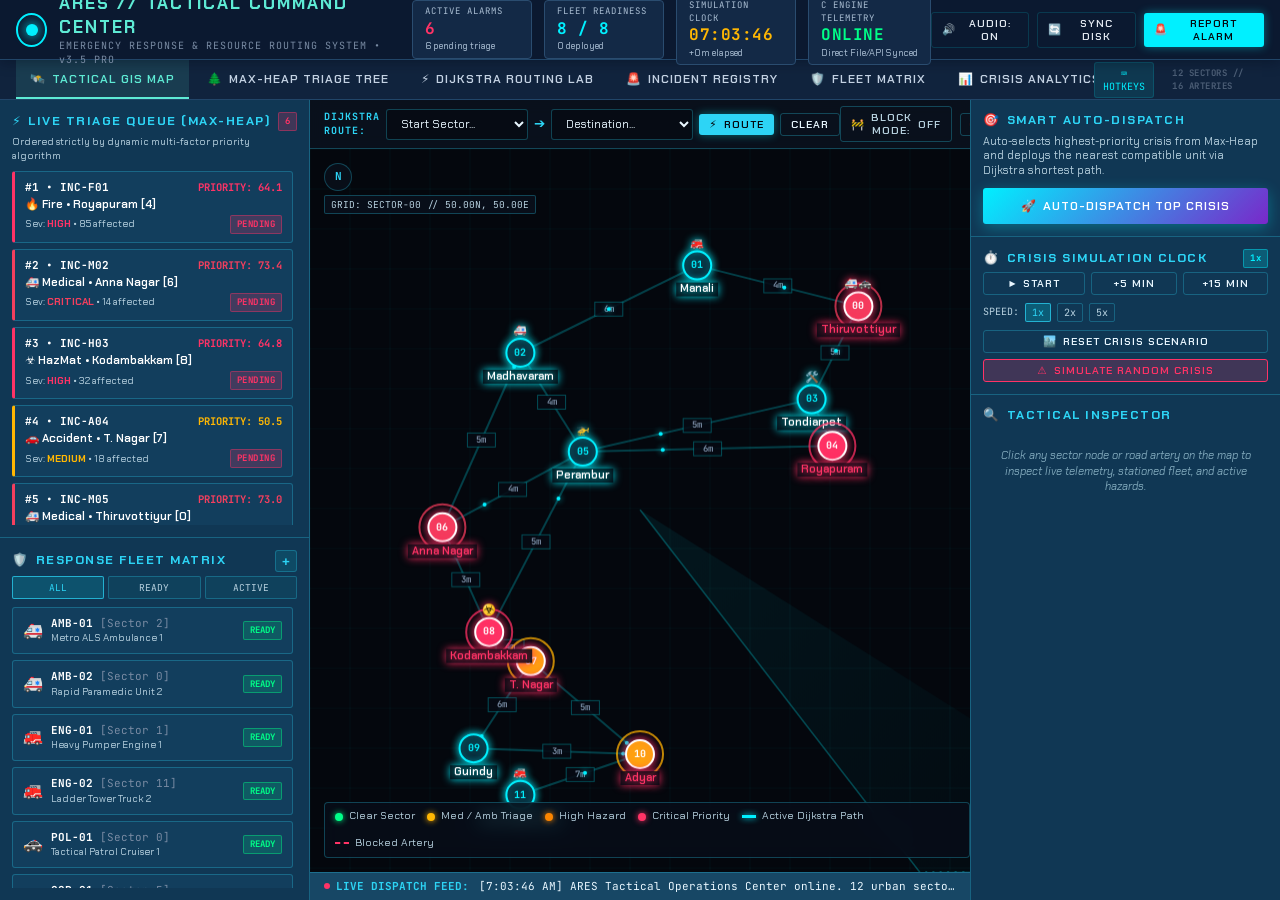
==== commit d69cd1fe: "Complete PDF RAG integration and simplify ARES UI" ====
--- a/web/index.html
+++ b/web/index.html
@@ -114,7 +114,7 @@
         <span class="nav-icon">⏱️</span> CRISIS SIMULATOR
       </button>
       <button class="nav-tab nav-tab-ai" data-view="view-ai" id="tab-nav-ai">
-        <span class="nav-icon">🧠</span> AI INTEL HUB <span class="ai-nav-badge">AEGIS</span>
+        <span class="nav-icon">🧠</span> DOCUMENT ASSISTANT
       </button>
     </div>
 
@@ -708,8 +708,8 @@
          ==================================================================== -->
     <div class="view-panel" id="view-ai">
       <div class="ai-intel-container">
-        <!-- Interactive Synaptic Neural Canvas Background -->
-        <canvas id="neural-bg-canvas" class="neural-bg-canvas"></canvas>
+        <!-- Kept as an optional canvas target for the existing script; hidden by the simplified design. -->
+        <canvas id="neural-bg-canvas" class="neural-bg-canvas" aria-hidden="true"></canvas>
 
         <!-- TOP BAR: NEURAL CORE TELEMETRY & CONTROLS -->
         <div class="ai-header-bar">
@@ -722,11 +722,11 @@
             </div>
             <div class="ai-core-info">
               <div class="ai-core-title">
-                <span>A.E.G.I.S. // TACTICAL NEURAL CORE v4.0</span>
-                <span class="badge badge-ai-mode" id="badge-ai-model">SERVER RAG</span>
+                <span>ARES Document Assistant</span>
+                <span class="badge badge-ai-mode" id="badge-ai-model">LOCAL RAG</span>
               </div>
               <div class="ai-core-status-text" id="ai-core-status-text">
-                <span class="status-pulse-dot"></span> NEURAL INFERENCE ONLINE // KNOWLEDGE VAULT ACTIVE
+                <span class="status-pulse-dot"></span> Cite-backed PDF search and answers
               </div>
             </div>
           </div>
@@ -761,9 +761,9 @@
             <div class="ai-dropzone-card" id="ai-dropzone">
               <div class="dropzone-glow"></div>
               <div class="dropzone-icon">📁</div>
-              <div class="dropzone-title">DOCUMENT INGESTION VAULT</div>
-              <div class="dropzone-sub">Drag &amp; drop a PDF or click to extract and index it securely</div>
-              <div class="dropzone-formats">PDF • 15 MB maximum • digital text required</div>
+              <div class="dropzone-title">Add a PDF</div>
+              <div class="dropzone-sub">Upload a PDF to search it with page citations.</div>
+              <div class="dropzone-formats">PDF • 100 MB maximum</div>
               <input type="file" id="ai-file-input" multiple accept="application/pdf,.pdf" style="display:none;">
               <button type="button" class="btn btn-sm btn-primary-ai" id="btn-trigger-upload">
                 <span class="icon">⬆️</span> INGEST FILES
@@ -773,7 +773,7 @@
             <!-- Ingested Files Shelf -->
             <div class="card ai-card-shelf">
               <div class="card-title">
-                <span>INDEXED KNOWLEDGE SOURCES (<span id="vault-doc-count">0</span>)</span>
+                <span>Sources (<span id="vault-doc-count">0</span>)</span>
                 <span class="badge badge-meta" id="vault-chunk-count">0 CHUNKS</span>
               </div>
               <div class="ai-sources-list scrollbar-cyber" id="ai-sources-list">
@@ -839,12 +839,12 @@
                     <span class="ai-msg-time">SYSTEM ONLINE</span>
                   </div>
                   <div class="ai-msg-content">
-                    <p><strong>Greetings, Commander.</strong> I am <strong>A.E.G.I.S.</strong> (Autonomous Emergency Geospatial Intelligence Synthesizer), the neural intelligence core integrated into the ARES operations matrix.</p>
-                    <p>I have access to the ARES simulation telemetry for <strong>12 geographical response zones, 16 estimated graph links, the Max-Heap priority queue, and fleet units</strong>. You can also <strong>upload digital-text PDFs</strong> to the Knowledge Vault for server-side semantic retrieval and cited answers.</p>
+                    <p><strong>Welcome to ARES Document Assistant.</strong> Upload a PDF, select it in Sources, then ask a question.</p>
+                    <p>Answers are grounded in retrieved passages and include page citations. If no relevant passage is found, the assistant will say so.</p>
                     <div class="ai-welcome-features">
-                      <div class="feature-item"><span>📁</span> <strong>Document RAG:</strong> Drag &amp; drop a digital-text PDF, select it in the source shelf, then query it with citations.</div>
-                      <div class="feature-item"><span>⚡</span> <strong>Live Telemetry:</strong> Ask about real-time routes, road blockages, and priority scores.</div>
-                      <div class="feature-item"><span>🎙️</span> <strong>Tactical Voice:</strong> Audio feedback and computerized vocal announcements.</div>
+                      <div class="feature-item"><span>1</span> Add and select a PDF.</div>
+                      <div class="feature-item"><span>2</span> Ask a specific question.</div>
+                      <div class="feature-item"><span>3</span> Open a citation to inspect its source passage.</div>
                     </div>
                   </div>
                 </div>
@@ -855,8 +855,8 @@
             <div class="ai-thinking-indicator" id="ai-thinking-indicator" style="display: none;">
               <div class="thinking-spinner"></div>
               <div class="thinking-text">
-                <span class="thinking-title" id="thinking-title">A.E.G.I.S. NEURAL RETRIEVAL IN PROGRESS</span>
-                <span class="thinking-sub" id="thinking-sub">Scanning knowledge chunks &amp; evaluating telemetry...</span>
+                <span class="thinking-title" id="thinking-title">Searching selected sources</span>
+                <span class="thinking-sub" id="thinking-sub">Retrieving relevant passages and citations…</span>
               </div>
             </div>
 
@@ -874,12 +874,12 @@
                 <button type="button" class="btn-input-action" id="btn-attach-clip" title="Attach Document to Knowledge Vault">
                   <span class="icon">📎</span>
                 </button>
-                <textarea id="ai-user-input" class="ai-textarea scrollbar-cyber" rows="1" placeholder="Ask A.E.G.I.S. anything about ARES, city sectors, routing, or uploaded documents... (Enter to send, Shift+Enter for newline)"></textarea>
+                <textarea id="ai-user-input" class="ai-textarea scrollbar-cyber" rows="1" placeholder="Ask a question about the selected PDF…"></textarea>
                 <button type="button" class="btn-input-action" id="btn-ai-mic" title="Voice Input (Speech-to-Text)">
                   <span class="icon">🎤</span>
                 </button>
                 <button type="button" class="btn-ai-send" id="btn-ai-send" title="Send Tactical Command">
-                  <span class="send-label">TRANSMIT</span>
+                  <span class="send-label">SEND</span>
                   <span class="send-icon">➔</span>
                 </button>
               </div>
@@ -1165,7 +1165,7 @@
   </div>
 
   <!-- ======================================================================
-       MODAL: A.E.G.I.S. CLOUD LLM API UPLINK SETTINGS
+       MODAL: A.E.G.I.S. LOCAL RAG / OLLAMA SETUP
        ====================================================================== -->
   <div class="modal-backdrop" id="modal-ai-config" style="display: none;">
     <div class="modal-dialog">
@@ -1174,8 +1174,8 @@
         <button class="modal-close" id="btn-close-ai-config-modal">&times;</button>
       </div>
       <div class="modal-body">
-        <p style="font-size: 13px; color: var(--text-dim); margin-bottom: 16px; line-height: 1.5;">PDF text is extracted, embedded, retrieved and answered by the local ARES server. The browser never receives an AI API key.</p>
-        <p style="font-size: 13px; color: var(--text-dim); line-height: 1.5;">Set <code>OPENAI_API_KEY</code> in the server environment, install <code>requirements.txt</code>, and restart <code>server.py</code>. Documents are isolated to this browser session and can be deleted from the source shelf.</p>
+        <p style="font-size: 13px; color: var(--text-dim); margin-bottom: 16px; line-height: 1.5;">PDF text is extracted, embedded, retrieved and cited by the local ARES server. The browser never receives an API key.</p>
+        <p style="font-size: 13px; color: var(--text-dim); line-height: 1.5;">Generated answers use local Ollama by default and do not need an API key. Install Ollama, pull the configured model, then check <code>/api/llm/health</code>. If Ollama is unavailable, ARES clearly returns cited source passages instead. Documents are isolated to this browser session and can be deleted from Sources.</p>
       </div>
       <div class="modal-footer">
         <button type="button" class="btn btn-primary" id="btn-close-ai-config">CLOSE</button>
--- a/web/style.css
+++ b/web/style.css
@@ -2717,3 +2717,185 @@
   }
 }
 
+/* --------------------------------------------------------------------------
+   ARES v4 visual system — module-local tokens prevent colour bleed.
+   -------------------------------------------------------------------------- */
+:root {
+  --radius-sm: 8px;
+  --radius-md: 12px;
+  --shadow-card: 0 8px 24px rgba(15, 23, 42, .12);
+  --state-success: #087443;
+  --state-warning: #a85f00;
+  --state-danger: #c62f38;
+  --state-info: #2458b5;
+  --focus-ring: 0 0 0 3px rgba(45, 212, 191, .32);
+}
+
+button:focus-visible, input:focus-visible, select:focus-visible, textarea:focus-visible {
+  outline: 3px solid var(--focus-ring, #5eead4);
+  outline-offset: 2px;
+}
+
+/* Keep the persistent command shell legible and independent from view themes. */
+.hud-header { background: #0b1930; border-color: #214568; box-shadow: 0 2px 12px rgba(2, 8, 23, .38); }
+.hud-nav { background: #10233d; border-color: #214568; }
+.brand-titles .main-title, .nav-tab.active { color: #5eead4; text-shadow: none; }
+.nav-tab { color: #c4d2e3; }
+.nav-tab:hover, .nav-tab.active { background: rgba(94, 234, 212, .12); border-bottom-color: #5eead4; }
+.kpi-card { background: #132946; border-color: #2a4c6f; backdrop-filter: none; }
+.kpi-label, .kpi-sub { color: #a9bdd2; }
+
+/* Final module palette: requested identities and shared state affordances. */
+#view-map { --bg-deep:#09243a; --bg-surface:#103754; --bg-surface-elevated:#174765; --bg-card:#123e5d; --bg-card-hover:#1a5274; --text-main:#e9f7ff; --text-dim:#b7d1df; --text-muted:#7fa7ba; --text-bright:#fff; --neon-cyan:#2dd4f5; --border-dim:rgba(45,212,245,.28); --border-bright:rgba(45,212,245,.72); }
+#view-heap { --bg-deep:#18221e; --bg-surface:#25332c; --bg-surface-elevated:#314238; --bg-card:#2a3a31; --bg-card-hover:#344b3f; --text-main:#eefaf1; --text-dim:#bfdbc8; --text-muted:#8eae99; --text-bright:#fff; --neon-cyan:#58d68d; --border-dim:rgba(88,214,141,.26); --border-bright:rgba(88,214,141,.7); }
+#view-dijkstra { --bg-deep:#171b49; --bg-surface:#24285f; --bg-surface-elevated:#303574; --bg-card:#292e69; --bg-card-hover:#363d80; --text-main:#eef0ff; --text-dim:#c1c7f4; --text-muted:#9098d6; --text-bright:#fff; --neon-cyan:#6ea8ff; --border-dim:rgba(110,168,255,.27); --border-bright:rgba(110,168,255,.72); }
+#view-incidents { --bg-deep:#fff8f5; --bg-surface:#fff; --bg-surface-elevated:#feeee7; --bg-card:#fff; --bg-card-hover:#fff4ee; --text-main:#2b1b1c; --text-dim:#70585a; --text-muted:#947879; --text-bright:#201113; --neon-cyan:#dc5b54; --border-dim:#efd4cc; --border-bright:#dd8c7e; }
+#view-fleet { --bg-deep:#102a38; --bg-surface:#183d50; --bg-surface-elevated:#245268; --bg-card:#1c475c; --bg-card-hover:#25576d; --text-main:#ecfbff; --text-dim:#c0dce3; --text-muted:#8cb9c5; --text-bright:#fff; --neon-cyan:#2bc4b6; --border-dim:rgba(43,196,182,.28); --border-bright:rgba(43,196,182,.7); }
+#view-analytics { --bg-deep:#f7f6ff; --bg-surface:#fff; --bg-surface-elevated:#eeedff; --bg-card:#fff; --bg-card-hover:#f7f6ff; --text-main:#24213c; --text-dim:#625f7e; --text-muted:#8885a6; --text-bright:#1c1935; --neon-cyan:#7458d6; --border-dim:#ded9fa; --border-bright:#ad9eee; }
+#view-simulation { --bg-deep:#2a1535; --bg-surface:#3b2148; --bg-surface-elevated:#50265d; --bg-card:#432650; --bg-card-hover:#573062; --text-main:#fff1ff; --text-dim:#e1bedf; --text-muted:#bd94bb; --text-bright:#fff; --neon-cyan:#ed76d4; --border-dim:rgba(237,118,212,.27); --border-bright:rgba(237,118,212,.72); }
+
+#view-map, #view-heap, #view-dijkstra, #view-incidents, #view-fleet, #view-analytics, #view-simulation { background: var(--bg-deep); }
+#view-map .panel-section, #view-heap .panel-section, #view-dijkstra .panel-section, #view-incidents .panel-section, #view-fleet .panel-section, #view-analytics .panel-section, #view-simulation .panel-section { border-color: var(--border-dim); }
+
+/* Document Assistant: all dynamic content is high contrast by default. */
+#view-ai {
+  --ai-canvas: #f5f7fc;
+  --ai-surface: #ffffff;
+  --ai-assistant: #ffffff;
+  --ai-user: #eeeaff;
+  --ai-notice: #eef4ff;
+  --ai-ink: #17213a;
+  --ai-muted: #59677e;
+  --ai-violet: #6546d8;
+  --ai-violet-dark: #4f35b4;
+  --ai-border: #d7ddeb;
+  --ai-citation: #294fa8;
+}
+#view-ai .ai-intel-container { background: var(--ai-canvas); color: var(--ai-ink); }
+#view-ai .ai-header-bar { border-bottom: 1px solid var(--ai-border); }
+#view-ai .ai-core-title, #view-ai .ai-sender-name, #view-ai .dropzone-title, #view-ai .card-title { color: var(--ai-ink); }
+#view-ai .badge-ai-mode { background: #ede9fe; color: #5135bd; border-color: #cfc5ff; }
+#view-ai .ai-core-status-text, #view-ai .dropzone-sub, #view-ai .source-meta, #view-ai .ai-msg-time, #view-ai .ai-input-footer { color: var(--ai-muted); opacity: 1; }
+#view-ai .ai-chat-interface, #view-ai .ai-knowledge-sidebar, #view-ai .ai-dropzone-card, #view-ai .ai-card-shelf { border-color: var(--ai-border); }
+#view-ai .ai-msg { max-width: 100%; }
+#view-ai .ai-msg-body { color: var(--ai-ink); border: 1px solid var(--ai-border); border-radius: var(--radius-md); padding: 14px 16px; }
+#view-ai .ai-msg-bot .ai-msg-body { background: var(--ai-assistant); box-shadow: 0 2px 8px rgba(31, 42, 68, .08); }
+#view-ai .ai-msg-user .ai-msg-body { background: var(--ai-user); border-color: #cfc5ff; }
+#view-ai .ai-msg-content, #view-ai .ai-msg-content p, #view-ai .ai-msg-content li, #view-ai .ai-msg-content strong, #view-ai .ai-msg-content em { color: var(--ai-ink); text-shadow: none; opacity: 1; }
+#view-ai .ai-msg-content { font-size: 14px; line-height: 1.65; overflow-wrap: anywhere; }
+#view-ai .ai-msg-content p { margin: 0 0 12px; }
+#view-ai .ai-msg-content p:last-child { margin-bottom: 0; }
+#view-ai .ai-msg-content h4, #view-ai .ai-msg-content h5 { color: var(--ai-violet-dark) !important; font-family: var(--font-body) !important; letter-spacing: 0 !important; }
+#view-ai .ai-code-block, #view-ai .ai-inline-code { background: #151b2d; color: #f1f5ff; border-color: #303c61; text-shadow: none; }
+#view-ai .ai-code-block { white-space: pre-wrap; overflow-wrap: anywhere; }
+#view-ai .ai-citation-container { border-color: var(--ai-border); }
+#view-ai .ai-citation-badge { background: #edf2ff; border-color: #bdc9ff; color: var(--ai-citation); font-weight: 600; }
+#view-ai .ai-citation-badge:hover { background: #dde6ff; border-color: #8fa4f8; color: #1d3d89; transform: none; }
+#view-ai .ai-citation-preview { background: #f7f9ff; border-color: #bdc9ff; color: var(--ai-ink); }
+#view-ai .ai-citation-preview strong, #view-ai .ai-citation-preview span { color: var(--ai-ink) !important; }
+#view-ai .ai-thinking-indicator { background: #fff6df; border-color: #e9c777; animation: none; }
+#view-ai .thinking-title { color: #704500; }
+#view-ai .thinking-sub { color: #866018; }
+#view-ai .ai-active-file-bar { background: #e8f8ef; border-color: #75c897; color: #155d35; }
+#view-ai .active-file-name, #view-ai .active-file-status { color: #155d35; background: transparent; }
+#view-ai .ai-input-container { background: #fff; border-color: #bfc8dd; }
+#view-ai .ai-input-container:focus-within { border-color: var(--ai-violet); box-shadow: 0 0 0 3px rgba(101,70,216,.17); }
+#view-ai .ai-textarea { color: var(--ai-ink); }
+#view-ai .ai-textarea::placeholder { color: #6b7890; }
+#view-ai .btn-ai-send, #view-ai .btn-primary-ai { background: var(--ai-violet); color: #fff; }
+#view-ai .btn-ai-send:hover, #view-ai .btn-primary-ai:hover { background: var(--ai-violet-dark); }
+#view-ai .btn-msg-act { background: #fff; border-color: var(--ai-border); color: #44516a; opacity: 1; }
+#view-ai .btn-msg-act:hover { background: #f0edff; border-color: #bcb0ff; color: #4933a6; }
+
+@media (max-width: 720px) {
+  #view-ai .ai-messages-stream { padding: 14px; }
+  #view-ai .ai-msg-body { padding: 12px; }
+  #view-ai .ai-input-zone { padding: 12px; }
+  #view-ai .ai-input-footer { align-items: flex-start; flex-direction: column; gap: 4px; }
+}
+
+/* Document Assistant refresh: preserve the existing controls while making the
+   PDF workflow quiet, legible, and purpose-led. */
+#view-ai .neural-bg-canvas,
+#view-ai .dropzone-glow,
+#view-ai .ai-card-telemetry,
+#view-ai .ai-card-chips,
+#view-ai #btn-ai-voice-toggle,
+#view-ai #btn-ai-export-briefing { display: none !important; }
+#view-ai .ai-intel-container { background: #f8fafc; color: #172033; padding: 24px; }
+#view-ai .ai-header-bar { background: transparent; border: 0; box-shadow: none; padding: 0 0 20px; }
+#view-ai .ai-core-title { color: #172033; font-family: var(--font-body); font-size: 20px; letter-spacing: 0; }
+#view-ai .ai-core-status-text, #view-ai .dropzone-sub, #view-ai .source-meta { color: #667085; }
+#view-ai .neural-core-orb, #view-ai .avatar-ring { display: none; }
+#view-ai .ai-workspace-grid { grid-template-columns: minmax(250px, 320px) minmax(0, 1fr); gap: 20px; }
+#view-ai .ai-knowledge-sidebar, #view-ai .ai-chat-interface, #view-ai .ai-dropzone-card, #view-ai .ai-card-shelf { background: #fff; border: 1px solid #e2e8f0; box-shadow: none; }
+#view-ai .ai-knowledge-sidebar { border-radius: 12px; padding: 14px; max-height: none; }
+#view-ai .ai-dropzone-card { border-style: dashed; border-radius: 10px; padding: 20px 14px; }
+#view-ai .dropzone-title, #view-ai .card-title, #view-ai .ai-sender-name { color: #172033; letter-spacing: 0; font-family: var(--font-body); }
+#view-ai .ai-chat-interface { border-radius: 12px; min-height: 570px; overflow: hidden; }
+#view-ai .ai-messages-stream { background: #fff; padding: 24px; }
+#view-ai .ai-msg-body { border: 0; box-shadow: none; }
+#view-ai .ai-msg-bot .ai-msg-body { background: #f8fafc; }
+#view-ai .ai-msg-user .ai-msg-body { background: #eaf2ff; }
+#view-ai .ai-msg-content, #view-ai .ai-msg-time { color: #344054; }
+#view-ai .ai-input-zone { background: #fff; backdrop-filter: none; border-top: 1px solid #e2e8f0; box-shadow: none; padding: 14px 20px; }
+#view-ai .ai-input-container { background: #fff; border: 1px solid #cbd5e1; border-radius: 10px; }
+#view-ai .ai-input-container:focus-within { border-color: #2563eb; box-shadow: 0 0 0 3px #dbeafe; }
+#view-ai .ai-textarea { color: #172033; }
+#view-ai .btn-ai-send, #view-ai .btn-primary-ai { background: #2563eb; box-shadow: none; border-radius: 8px; }
+#view-ai .btn-ai-send:hover, #view-ai .btn-primary-ai:hover { background: #1d4ed8; box-shadow: none; transform: none; }
+#view-ai .ai-citation-badge { background: #eff6ff; border-color: #bfdbfe; color: #1d4ed8; }
+#view-ai .ai-citation-preview { background: #f8fafc; border-color: #bfdbfe; color: #475467; }
+@media (max-width: 960px) { #view-ai .ai-workspace-grid { grid-template-columns: 1fr; } #view-ai .ai-intel-container { padding: 14px; } }
+
+/* Responsive shell and per-module visual identities. */
+body.cyber-hud { background-image: none; }
+body.cyber-hud::after { display: none; }
+.hud-header, .hud-nav, .hud-main-container, .view-panel, .nav-tabs, .nav-tab,
+.ai-msg-content, .source-name, .source-meta, .ai-citation-preview { min-width: 0; }
+.nav-tabs { overflow-x: auto; scrollbar-width: thin; }
+.nav-tab { flex: 0 0 auto; white-space: nowrap; }
+.ai-msg-content, .source-name, .source-meta, .ai-citation-preview, .ai-code-block { overflow-wrap: anywhere; word-break: break-word; }
+.ai-messages-stream { min-height: 0; overflow-y: auto; }
+#btn-voice-toggle, .theme-dropdown-wrapper { display: none; }
+#view-map { --bg-deep:#09243a; --bg-surface:#103754; --bg-surface-elevated:#174765; --bg-card:#123e5d; --bg-card-hover:#1a5274; --text-main:#e9f7ff; --text-dim:#b7d1df; --text-muted:#7fa7ba; --text-bright:#fff; --neon-cyan:#2dd4f5; --border-dim:rgba(45,212,245,.28); --border-bright:rgba(45,212,245,.72); }
+#view-heap { --bg-deep:#18221e; --bg-surface:#25332c; --bg-surface-elevated:#314238; --bg-card:#2a3a31; --bg-card-hover:#344b3f; --text-main:#eefaf1; --text-dim:#bfdbc8; --text-muted:#8eae99; --text-bright:#fff; --neon-cyan:#58d68d; --border-dim:rgba(88,214,141,.26); --border-bright:rgba(88,214,141,.7); }
+#view-dijkstra { --bg-deep:#171b49; --bg-surface:#24285f; --bg-surface-elevated:#303574; --bg-card:#292e69; --bg-card-hover:#363d80; --text-main:#eef0ff; --text-dim:#c1c7f4; --text-muted:#9098d6; --text-bright:#fff; --neon-cyan:#6ea8ff; --border-dim:rgba(110,168,255,.27); --border-bright:rgba(110,168,255,.72); }
+#view-incidents { --bg-deep:#fff8f5; --bg-surface:#fff; --bg-surface-elevated:#feeee7; --bg-card:#fff; --bg-card-hover:#fff4ee; --text-main:#2b1b1c; --text-dim:#70585a; --text-muted:#947879; --text-bright:#201113; --neon-cyan:#dc5b54; --border-dim:#efd4cc; --border-bright:#dd8c7e; }
+#view-fleet { --bg-deep:#102a38; --bg-surface:#183d50; --bg-surface-elevated:#245268; --bg-card:#1c475c; --bg-card-hover:#25576d; --text-main:#ecfbff; --text-dim:#c0dce3; --text-muted:#8cb9c5; --text-bright:#fff; --neon-cyan:#2bc4b6; --border-dim:rgba(43,196,182,.28); --border-bright:rgba(43,196,182,.7); }
+#view-analytics { --bg-deep:#f7f6ff; --bg-surface:#fff; --bg-surface-elevated:#eeedff; --bg-card:#fff; --bg-card-hover:#f7f6ff; --text-main:#24213c; --text-dim:#625f7e; --text-muted:#8885a6; --text-bright:#1c1935; --neon-cyan:#7458d6; --border-dim:#ded9fa; --border-bright:#ad9eee; }
+#view-simulation { --bg-deep:#2a1535; --bg-surface:#3b2148; --bg-surface-elevated:#50265d; --bg-card:#432650; --bg-card-hover:#573062; --text-main:#fff1ff; --text-dim:#e1bedf; --text-muted:#bd94bb; --text-bright:#fff; --neon-cyan:#ed76d4; --border-dim:rgba(237,118,212,.27); --border-bright:rgba(237,118,212,.72); }
+#view-map, #view-heap, #view-dijkstra, #view-incidents, #view-fleet, #view-analytics, #view-simulation { background:var(--bg-deep); color:var(--text-main); }
+#view-incidents .panel-section, #view-incidents .card, #view-analytics .panel-section, #view-analytics .card { box-shadow: 0 1px 2px rgba(16,24,40,.06); }
+
+/* A.E.G.I.S. message semantics: explicit, accessible states and markdown. */
+#view-ai .ai-msg-content h3, #view-ai .ai-msg-content h4, #view-ai .ai-msg-content h5, #view-ai .ai-msg-content h6 { color: var(--ai-violet-dark) !important; margin: 14px 0 7px; line-height: 1.3; }
+#view-ai .ai-msg-content ul, #view-ai .ai-msg-content ol { margin: 8px 0 12px 22px; }
+#view-ai .ai-msg-content li { margin: 5px 0; }
+#view-ai .ai-msg-content a { color: var(--ai-citation); font-weight: 650; text-decoration: underline; text-underline-offset: 2px; }
+#view-ai .ai-msg-content a:hover { color: #1d3d89; }
+#view-ai .ai-markdown-table { width: 100%; min-width: 420px; border-collapse: collapse; color: var(--ai-ink); font-size: 12px; }
+#view-ai .ai-table-wrap { max-width: 100%; overflow-x: auto; margin: 12px 0; border: 1px solid var(--ai-border); border-radius: 8px; }
+#view-ai .ai-markdown-table th, #view-ai .ai-markdown-table td { padding: 9px 10px; text-align: left; border-bottom: 1px solid var(--ai-border); vertical-align: top; }
+#view-ai .ai-markdown-table th { color: #392785; background: #f0edff; font-weight: 700; }
+#view-ai .ai-markdown-table tr:last-child td { border-bottom: 0; }
+#view-ai .ai-msg-bot .ai-msg-body { background: #fff; border: 1px solid var(--ai-border); }
+#view-ai .ai-msg-user .ai-msg-body { background: #eeeaff; border: 1px solid #cfc5ff; }
+#view-ai .ai-msg-user .ai-msg-content { color: #17213a; }
+#view-ai .ai-msg-avatar { background: #f0edff; border-color: #a99af2; box-shadow: none; }
+#view-ai .ai-msg-user .ai-msg-avatar { background: #e0ebff; border-color: #8daff5; box-shadow: none; }
+#view-ai .ai-msg-bot .ai-msg-content { background: transparent; }
+#view-ai .ai-thinking-indicator, #view-ai .ai-uploading-card { color: #704500; }
+#view-ai .ai-error, #view-ai .status-error { background: #fff0f1; border: 1px solid #ef9da5; color: #8e1b29; }
+#view-ai .status-success { background: #e8f8ef; border: 1px solid #75c897; color: #155d35; }
+#view-ai .status-processing { background: #fff6df; border: 1px solid #e9c777; color: #704500; }
+@media (max-width: 960px) {
+  .hud-header { height:auto; min-height:58px; flex-wrap:wrap; gap:8px; padding:8px 12px; }
+  .kpi-group { order:3; width:100%; overflow-x:auto; padding-bottom:3px; }
+  .kpi-card { min-width:104px; }
+  .hud-nav { height:auto; padding:0 8px; }
+  .nav-meta { display:none; }
+  .hud-grid-layout { grid-template-columns:1fr; height:auto; overflow:visible; }
+  .hud-sidebar, .hud-sidebar-right { border:0; max-height:none; overflow:visible; }
+}
+
